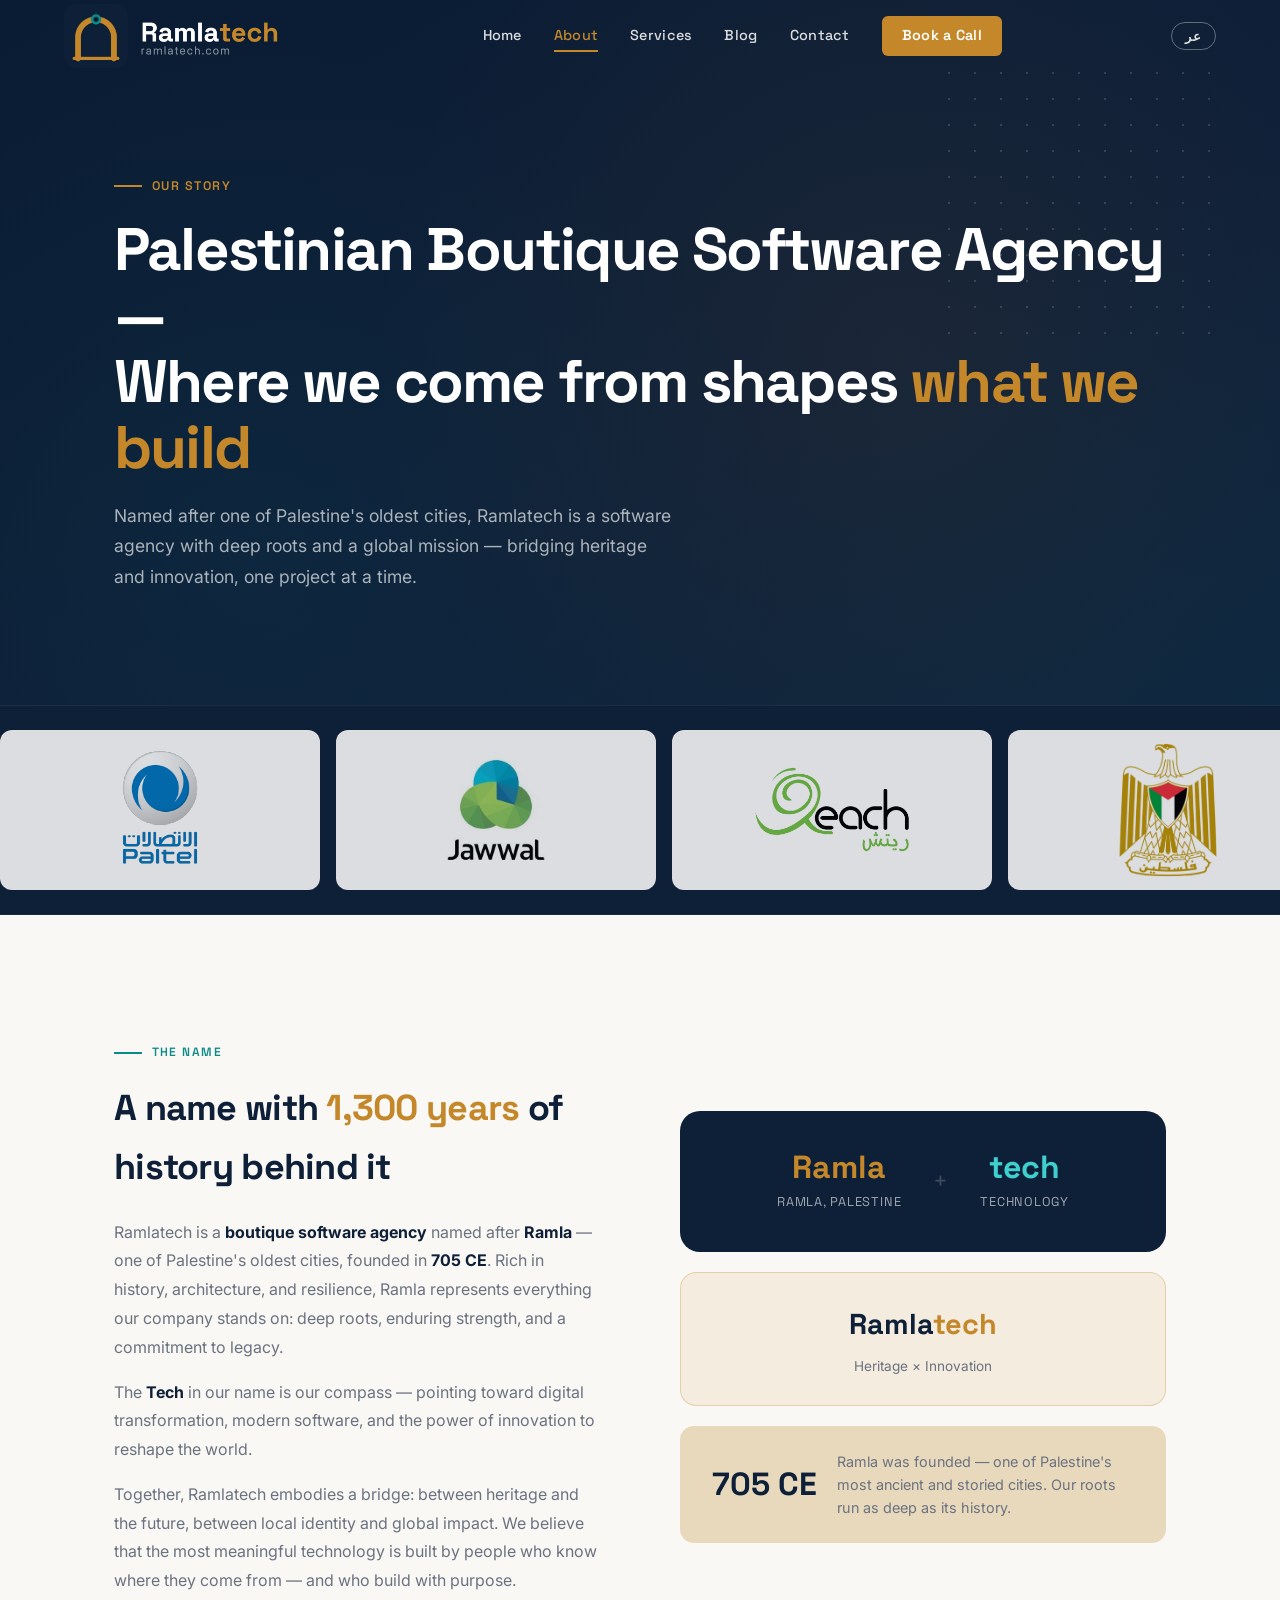
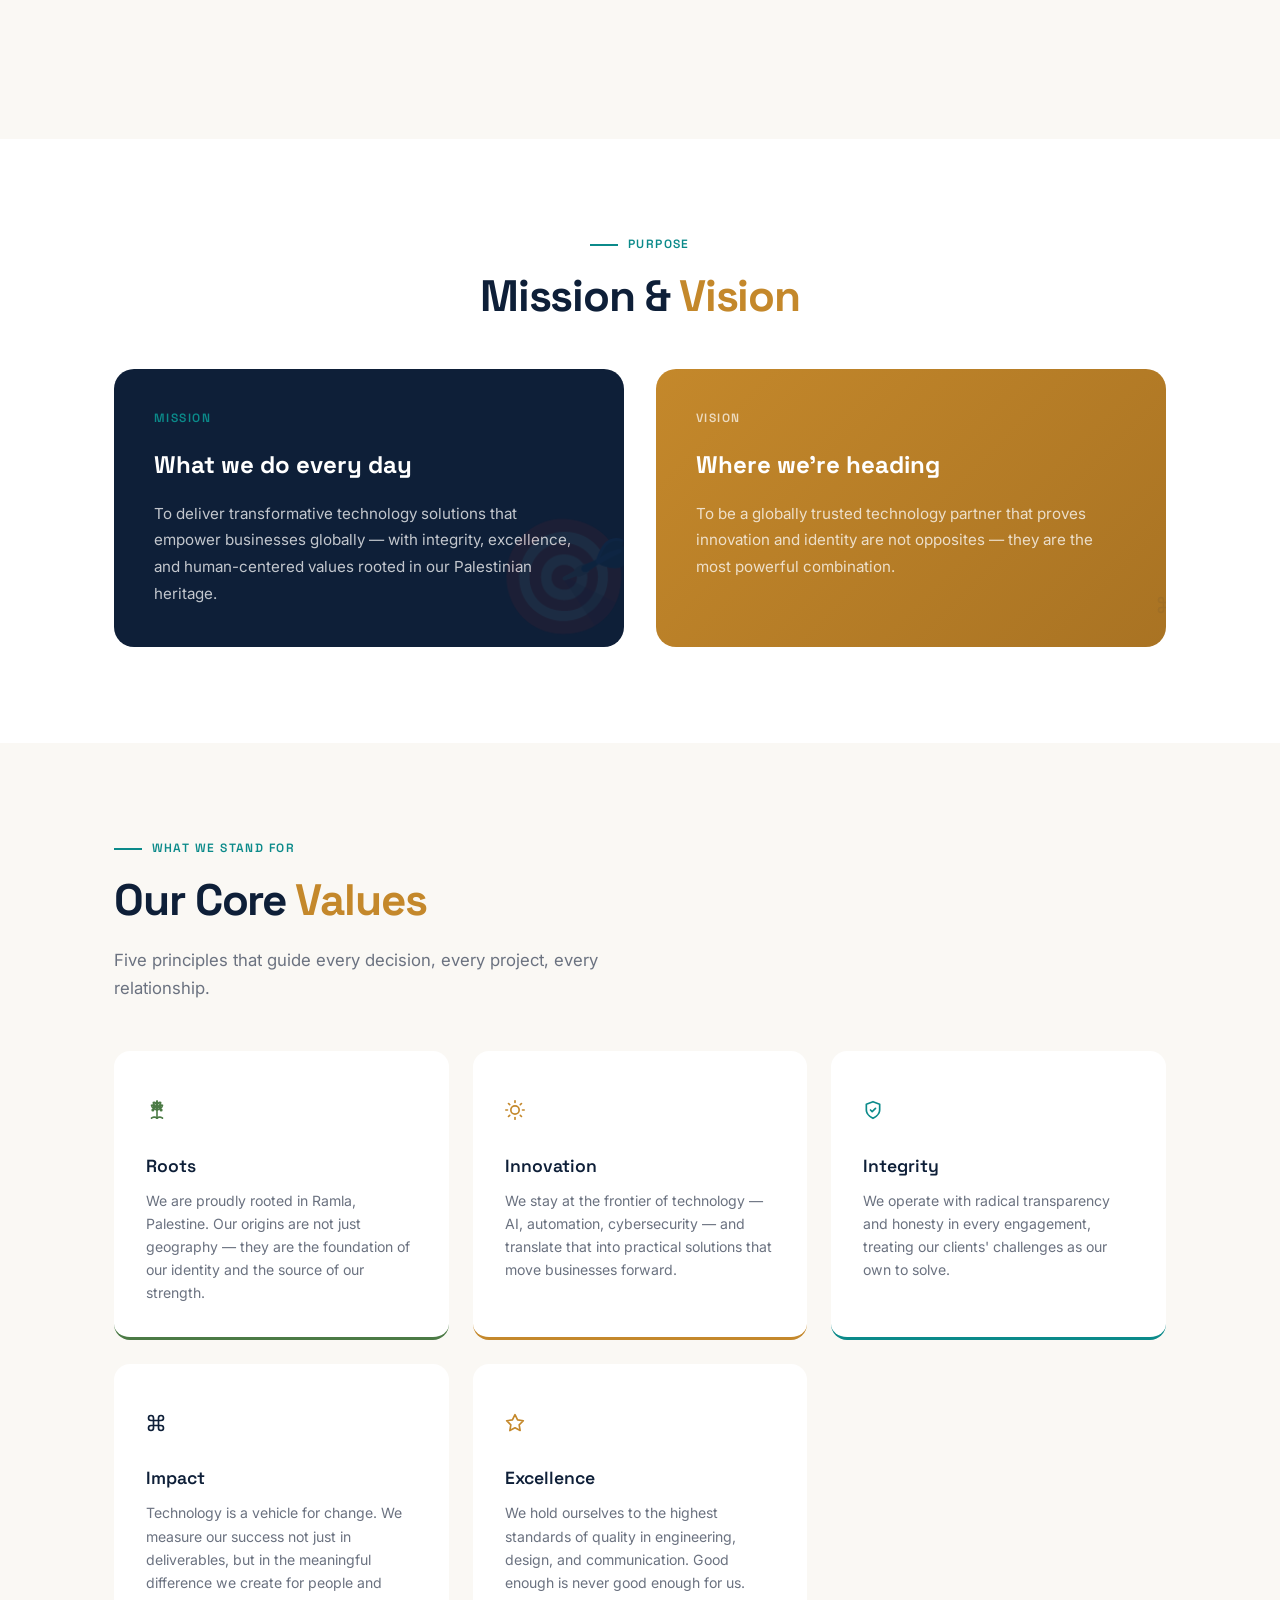
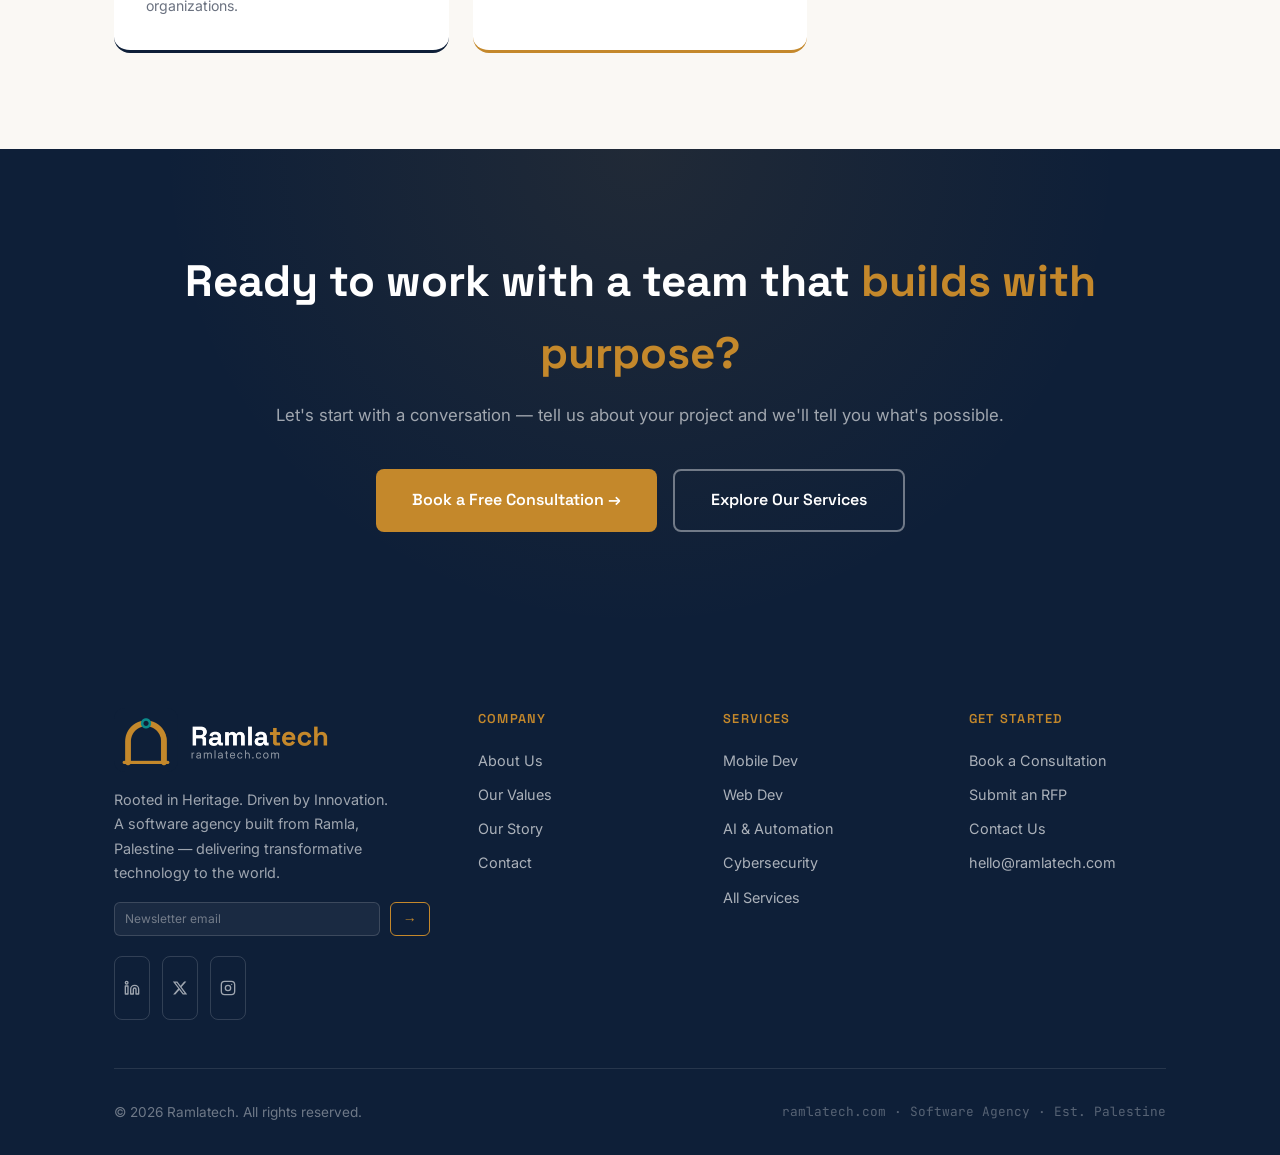
==== about.html @ 6bdde0da "feat: complete Arabic (AR) bilingual translation across all pages Full EN/AR switcher with Cairo fon" ====
<!DOCTYPE html>
<html lang="en">
<head>
<meta charset="UTF-8" />
<meta name="viewport" content="width=device-width, initial-scale=1.0" />
<title>About Ramlatech — Palestinian Software Agency | Our Story & Mission</title>
<meta name="description" content="Learn about Ramlatech — a boutique software agency rooted in Ramla, Palestine, delivering transformative technology to clients across the Levant, GCC, USA, and Canada." />
<meta name="keywords" content="about Ramlatech, Palestinian software agency, software agency team, boutique tech agency, Ramla Palestine tech" />
<meta name="author" content="Ramlatech" />
<meta name="robots" content="index, follow" />
<link rel="canonical" href="https://ramlatech.com/about.html" />
<link rel="alternate" hreflang="en" href="https://ramlatech.com/about.html" />
<link rel="alternate" hreflang="ar" href="https://ramlatech.com/about.html?lang=ar" />

<!-- Open Graph -->
<meta property="og:type" content="website" />
<meta property="og:url" content="https://ramlatech.com/about.html" />
<meta property="og:title" content="About Ramlatech — Our Story, Values & Team" />
<meta property="og:description" content="Learn about Ramlatech — a boutique software agency rooted in Ramla, Palestine, delivering transformative technology to clients across the Levant, GCC, USA, and Canada." />
<meta property="og:image" content="https://ramlatech.com/assets/logo-navy.png" />
<meta property="og:site_name" content="Ramlatech" />
<meta property="og:locale" content="en_US" />

<!-- Twitter/X Card -->
<meta name="twitter:card" content="summary_large_image" />
<meta name="twitter:site" content="@ramlatech" />
<meta name="twitter:title" content="About Ramlatech — Our Story & Team" />
<meta name="twitter:description" content="A boutique software agency rooted in Ramla, Palestine, delivering transformative technology worldwide." />
<meta name="twitter:image" content="https://ramlatech.com/assets/logo-navy.png" />
<link rel="icon" type="image/png" href="assets/mark-navy.png" />
<link rel="stylesheet" href="main.css" />
<style>
.page-hero { background: linear-gradient(150deg, #0a1c33 0%, #0E1F38 60%, #0d2840 100%); padding: 11rem 0 7rem; position: relative; overflow: hidden; }
.page-hero-bg { position: absolute; inset: 0; background-image: radial-gradient(circle at 70% 50%, rgba(196,136,43,0.07) 0%, transparent 55%), radial-gradient(circle at 20% 80%, rgba(11,138,138,0.08) 0%, transparent 45%); pointer-events: none; }
.page-hero-dots { position: absolute; top: 60px; right: 5%; width: 280px; height: 280px; background-image: radial-gradient(circle, rgba(255,255,255,0.15) 1.5px, transparent 1.5px); background-size: 26px 26px; pointer-events: none; }
.eyebrow { font-family: var(--font-display); font-size: 0.78rem; font-weight: 600; letter-spacing: 0.12em; text-transform: uppercase; color: var(--gold); margin-bottom: 1.25rem; display: flex; align-items: center; gap: 0.6rem; }
.eyebrow::before { content: ''; width: 28px; height: 2px; background: var(--gold); }
.page-hero h1 { font-family: var(--font-display); font-size: clamp(2.5rem, 5vw, 3.75rem); font-weight: 700; color: var(--white); letter-spacing: -0.03em; line-height: 1.1; margin-bottom: 1.25rem; }
.page-hero h1 span { color: var(--gold); }
.page-hero p { font-size: 1.1rem; color: rgba(255,255,255,0.65); max-width: 560px; line-height: 1.75; }
.story-layout { display: grid; grid-template-columns: 1fr 1fr; gap: 5rem; align-items: center; }
.story-text h2 { font-size: clamp(1.75rem, 3vw, 2.25rem); color: var(--navy); margin-bottom: 1.25rem; letter-spacing: -0.02em; font-family: var(--font-display); font-weight: 700; }
.story-text p { color: var(--stone); line-height: 1.8; margin-bottom: 1rem; }
.story-text p strong { color: var(--navy); }
.story-visual { display: flex; flex-direction: column; gap: 1.25rem; }
.name-anatomy { background: var(--navy); border-radius: 20px; padding: 2.5rem; display: flex; align-items: center; justify-content: center; gap: 0; text-align: center; }
.anat-part { padding: 0 1.5rem; }
.anat-part .word { font-family: var(--font-display); font-size: 2rem; font-weight: 700; line-height: 1; }
.anat-part .meaning { font-size: 0.8rem; margin-top: 0.5rem; font-family: var(--font-display); letter-spacing: 0.06em; text-transform: uppercase; color: rgba(255,255,255,0.6); }
.anat-divider { font-family: var(--font-display); font-size: 1.5rem; color: rgba(255,255,255,0.2); padding: 0 0.5rem; }
.anat-result { background: rgba(196,136,43,0.1); border: 1px solid rgba(196,136,43,0.3); border-radius: 16px; padding: 1.75rem; text-align: center; }
.anat-result .word { font-family: var(--font-display); font-size: 1.8rem; font-weight: 700; }
.anat-result .meaning { font-size: 0.85rem; color: var(--stone); margin-top: 0.4rem; }
.year-badge { background: var(--sand); border-radius: 14px; padding: 1.5rem 2rem; display: flex; align-items: center; gap: 1.25rem; }
.year-badge .year { font-family: var(--font-display); font-size: 2rem; font-weight: 700; color: var(--navy); white-space: nowrap; }
.year-badge p { font-size: 0.9rem; color: var(--stone); line-height: 1.6; }
.mv-grid { display: grid; grid-template-columns: 1fr 1fr; gap: 2rem; }
.mv-card { border-radius: 20px; padding: 2.5rem; position: relative; overflow: hidden; }
.mv-card.mission { background: var(--navy); }
.mv-card.vision { background: linear-gradient(135deg, var(--gold) 0%, #a97323 100%); }
.mv-card .label { font-family: var(--font-display); font-size: 0.75rem; font-weight: 600; letter-spacing: 0.12em; text-transform: uppercase; margin-bottom: 1rem; }
.mv-card.mission .label { color: var(--teal); }
.mv-card.vision .label { color: rgba(255,255,255,0.7); }
.mv-card h3 { font-family: var(--font-display); font-size: 1.5rem; font-weight: 700; color: var(--white); margin-bottom: 1rem; }
.mv-card p { color: rgba(255,255,255,0.75); line-height: 1.75; font-size: 0.95rem; }
.mv-card .big-icon { position: absolute; bottom: -20px; right: -10px; font-size: 7rem; opacity: 0.06; pointer-events: none; }
.values-grid { display: grid; grid-template-columns: repeat(3, 1fr); gap: 1.5rem; margin-top: 3rem; }
.value-card { background: var(--white); border-radius: 16px; padding: 2rem; border-bottom: 3px solid transparent; transition: all 0.3s var(--ease); }
.value-card:hover { transform: translateY(-6px); box-shadow: 0 20px 48px rgba(14,31,56,0.1); }
.value-card:nth-child(1) { border-bottom-color: var(--olive); }
.value-card:nth-child(2) { border-bottom-color: var(--gold); }
.value-card:nth-child(3) { border-bottom-color: var(--teal); }
.value-card:nth-child(4) { border-bottom-color: var(--navy); }
.value-card:nth-child(5) { border-bottom-color: var(--gold); }
.value-icon { font-size: 2rem; margin-bottom: 1rem; }
.value-card h3 { font-family: var(--font-display); font-size: 1.1rem; font-weight: 600; color: var(--navy); margin-bottom: 0.5rem; }
.value-card p { font-size: 0.88rem; color: var(--stone); line-height: 1.65; }
.about-cta { background: var(--navy); padding: 6rem 0; text-align: center; position: relative; overflow: hidden; }
.about-cta::before { content: ''; position: absolute; inset: 0; background: radial-gradient(circle at 50% 0%, rgba(196,136,43,0.1) 0%, transparent 60%); }
.about-cta h2 { font-family: var(--font-display); font-size: clamp(1.75rem, 3.5vw, 2.75rem); font-weight: 700; color: var(--white); margin-bottom: 0.75rem; }
.about-cta h2 span { color: var(--gold); }
.about-cta p { color: rgba(255,255,255,0.6); margin-bottom: 2.5rem; font-size: 1.05rem; }
@media(max-width:900px) { .story-layout { grid-template-columns: 1fr; gap: 2.5rem; } .mv-grid { grid-template-columns: 1fr; } .values-grid { grid-template-columns: repeat(2,1fr); } }
@media(max-width:640px) { .values-grid { grid-template-columns: 1fr; } .name-anatomy { flex-direction: column; } }
.clients-carousel { background: #0E1F38; border-top: 1px solid rgba(255,255,255,0.06); border-bottom: 1px solid rgba(255,255,255,0.06); padding: 1.5rem 0; overflow: hidden; }
.clients-track { display: flex; gap: 1rem; animation: logoScroll 40s linear infinite; width: max-content; }
.client-card { width: 320px; height: 160px; background: #fff; border-radius: 12px; padding: 0.625rem; flex-shrink: 0; opacity: 0.85; transition: opacity 0.2s, transform 0.2s; display: flex; align-items: center; justify-content: center; }
.client-card:hover { opacity: 1; transform: translateY(-2px); }
.client-card img { width: 100%; height: 100%; object-fit: contain; }
@keyframes logoScroll { 0% { transform: translateX(0); } 100% { transform: translateX(-50%); } }
</style>
<!-- Google tag (gtag.js) -->
<script async src="https://www.googletagmanager.com/gtag/js?id=G-KXS97MYKLJ"></script>
<script>
  window.dataLayer = window.dataLayer || [];
  function gtag(){dataLayer.push(arguments);}
  gtag('js', new Date());

  gtag('config', 'G-KXS97MYKLJ');
</script>
</head>
<body>
<nav id="main-nav">
  <a href="index.html" class="nav-logo"><img src="assets/logo-nav.png" alt="Ramlatech boutique software agency logo" /></a>
  <div class="nav-links">
    <a href="index.html" data-i18n="nav.home">Home</a>
    <a href="about.html" data-i18n="nav.about">About</a>
    <a href="services.html" data-i18n="nav.services">Services</a>
    <a href="blog.html" data-i18n="nav.blog">Blog</a>
    <a href="contact.html" data-i18n="nav.contact">Contact</a>
    <a href="contact.html#book" class="nav-cta" data-i18n="nav.book">Book a Call</a>
  </div>
  <button class="lang-toggle" id="lang-toggle" aria-label="Switch language">عر</button>
  <div class="nav-burger"><span></span><span></span><span></span></div>
</nav>
<section class="page-hero">
  <div class="page-hero-bg"></div>
  <div class="page-hero-dots"></div>
  <div class="container" style="position:relative;z-index:1;">
    <div class="eyebrow anim-up" data-i18n="abt.eyebrow">Our Story</div>
    <h1 class="anim-up anim-up-d1" data-i18n-html="abt.h1">Palestinian Boutique Software Agency —<br/>Where we come from shapes <span>what we build</span></h1>
    <p class="anim-up anim-up-d2" data-i18n="abt.p">Named after one of Palestine's oldest cities, Ramlatech is a software agency with deep roots and a global mission — bridging heritage and innovation, one project at a time.</p>
  </div>
</section>
<!-- Client Logo Carousel -->
<div class="clients-carousel">
  <div class="clients-track">
    <div class="client-card"><img src="assets/clients/1%20Paltel.svg" alt="Paltel"></div>
    <div class="client-card" style="overflow:hidden"><img src="assets/clients/2%20Jawwal.svg" alt="Jawwal" style="transform:scale(1.1);transform-origin:center"></div>
    <div class="client-card"><img src="assets/clients/3%20Reach.svg" alt="Reach"></div>
    <div class="client-card"><img src="assets/clients/4%20Palestinian%20Authority.svg" alt="Palestinian Authority"></div>
    <div class="client-card"><img src="assets/clients/5%20PCBS.svg" alt="PCBS"></div>
    <div class="client-card"><img src="assets/clients/6%20Ministry%20of%20Telecommunications%20%26%20Digital%20Economy.svg" alt="MTIT"></div>
    <div class="client-card" style="overflow:hidden"><img src="assets/clients/MTIT%20New.avif" alt="MTIT New" style="transform:scale(1.47);transform-origin:center"></div>
    <div class="client-card" style="overflow:hidden"><img src="assets/clients/PMA%20Final%20.jpg" alt="PMA" style="transform:scale(1.27);transform-origin:center"></div>
    <div class="client-card"><img src="assets/clients/8%20World%20Bank.svg" alt="World Bank"></div>
    <div class="client-card"><img src="assets/clients/9%20Bank%20of%20Palestine.svg" alt="Bank of Palestine"></div>
    <div class="client-card"><img src="assets/clients/12%20AlQuds%20Pharma.svg" alt="AlQuds Pharma"></div>
    <div class="client-card"><img src="assets/clients/13%20GIZ.svg" alt="GIZ"></div>
    <div class="client-card"><img src="assets/clients/14%20Munib%20%26%20Angela%20Masri%20Logo.svg" alt="Munib &amp; Angela Masri"></div>
    <div class="client-card"><img src="assets/clients/15%20Upliftt.svg" alt="Upliftt"></div>
    <div class="client-card"><img src="assets/clients/Playgeko%20logo.svg" alt="Playgeko"></div>
    <div class="client-card" style="overflow:hidden"><img src="assets/clients/Playsonic%20Logo.jpg" alt="Playsonic" style="transform:scale(1.4);transform-origin:center"></div>
    <div class="client-card"><img src="assets/clients/16.%20BK%20Plus%20Europe.png" alt="BK Plus Europe" style="transform:scale(0.7);transform-origin:center"></div>
    <div class="client-card"><img src="assets/clients/1%20Paltel.svg" alt="Paltel"></div>
    <div class="client-card" style="overflow:hidden"><img src="assets/clients/2%20Jawwal.svg" alt="Jawwal" style="transform:scale(1.1);transform-origin:center"></div>
    <div class="client-card"><img src="assets/clients/3%20Reach.svg" alt="Reach"></div>
    <div class="client-card"><img src="assets/clients/4%20Palestinian%20Authority.svg" alt="Palestinian Authority"></div>
    <div class="client-card"><img src="assets/clients/5%20PCBS.svg" alt="PCBS"></div>
    <div class="client-card"><img src="assets/clients/6%20Ministry%20of%20Telecommunications%20%26%20Digital%20Economy.svg" alt="MTIT"></div>
    <div class="client-card" style="overflow:hidden"><img src="assets/clients/MTIT%20New.avif" alt="MTIT New" style="transform:scale(1.47);transform-origin:center"></div>
    <div class="client-card" style="overflow:hidden"><img src="assets/clients/PMA%20Final%20.jpg" alt="PMA" style="transform:scale(1.27);transform-origin:center"></div>
    <div class="client-card"><img src="assets/clients/8%20World%20Bank.svg" alt="World Bank"></div>
    <div class="client-card"><img src="assets/clients/9%20Bank%20of%20Palestine.svg" alt="Bank of Palestine"></div>
    <div class="client-card"><img src="assets/clients/12%20AlQuds%20Pharma.svg" alt="AlQuds Pharma"></div>
    <div class="client-card"><img src="assets/clients/13%20GIZ.svg" alt="GIZ"></div>
    <div class="client-card"><img src="assets/clients/14%20Munib%20%26%20Angela%20Masri%20Logo.svg" alt="Munib &amp; Angela Masri"></div>
    <div class="client-card"><img src="assets/clients/15%20Upliftt.svg" alt="Upliftt"></div>
    <div class="client-card"><img src="assets/clients/Playgeko%20logo.svg" alt="Playgeko"></div>
    <div class="client-card" style="overflow:hidden"><img src="assets/clients/Playsonic%20Logo.jpg" alt="Playsonic" style="transform:scale(1.4);transform-origin:center"></div>
    <div class="client-card"><img src="assets/clients/16.%20BK%20Plus%20Europe.png" alt="BK Plus Europe" style="transform:scale(0.7);transform-origin:center"></div>
  </div>
</div>
<section class="section-pad-lg" style="background:var(--pearl);" id="story">
  <div class="container">
    <div class="story-layout">
      <div class="story-text reveal">
        <div class="section-label" data-i18n="abt.story.label">The Name</div>
        <h2 data-i18n-html="abt.story.h2">A name with <span style="color:var(--gold);">1,300 years</span> of history behind it</h2>
        <p data-i18n-html="abt.story.p1">Ramlatech is a <strong>boutique software agency</strong> named after <strong>Ramla</strong> — one of Palestine's oldest cities, founded in <strong>705 CE</strong>. Rich in history, architecture, and resilience, Ramla represents everything our company stands on: deep roots, enduring strength, and a commitment to legacy.</p>
        <p data-i18n-html="abt.story.p2">The <strong>Tech</strong> in our name is our compass — pointing toward digital transformation, modern software, and the power of innovation to reshape the world.</p>
        <p data-i18n-html="abt.story.p3">Together, Ramlatech embodies a bridge: between heritage and the future, between local identity and global impact. We believe that the most meaningful technology is built by people who know where they come from — and who build with purpose.</p>
      </div>
      <div class="story-visual reveal reveal-d2">
        <div class="name-anatomy">
          <div class="anat-part"><div class="word" style="color:var(--gold);">Ramla</div><div class="meaning" data-i18n="abt.anat.ramla">Ramla, Palestine</div></div>
          <div class="anat-divider">+</div>
          <div class="anat-part"><div class="word" style="color:#3ecfcf;">tech</div><div class="meaning" data-i18n="abt.anat.tech">Technology</div></div>
        </div>
        <div class="anat-result">
          <div class="word"><span style="color:var(--navy);">Ramla</span><span style="color:var(--gold);">tech</span></div>
          <div class="meaning" data-i18n="abt.anat.result">Heritage × Innovation</div>
        </div>
        <div class="year-badge">
          <div class="year">705 CE</div>
          <p data-i18n="abt.year.p">Ramla was founded — one of Palestine's most ancient and storied cities. Our roots run as deep as its history.</p>
        </div>
      </div>
    </div>
  </div>
</section>
<section class="section-pad" style="background:var(--white);">
  <div class="container">
    <div style="text-align:center;margin-bottom:3rem;" class="reveal">
      <div class="section-label" style="justify-content:center;" data-i18n="abt.mv.label">Purpose</div>
      <h2 class="section-title" style="text-align:center;" data-i18n-html="abt.mv.title">Mission & <span>Vision</span></h2>
    </div>
    <div class="mv-grid">
      <div class="mv-card mission reveal reveal-d1">
        <div class="label" data-i18n="abt.mis.lbl">Mission</div>
        <h3 data-i18n="abt.mis.h3">What we do every day</h3>
        <p data-i18n="abt.mis.p">To deliver transformative technology solutions that empower businesses globally — with integrity, excellence, and human-centered values rooted in our Palestinian heritage.</p>
        <div class="big-icon">🎯</div>
      </div>
      <div class="mv-card vision reveal reveal-d2">
        <div class="label" data-i18n="abt.vis.lbl">Vision</div>
        <h3 data-i18n="abt.vis.h3">Where we're heading</h3>
        <p data-i18n="abt.vis.p">To be a globally trusted technology partner that proves innovation and identity are not opposites — they are the most powerful combination.</p>
        <div class="big-icon"><svg width="20" height="20" viewBox="0 0 24 24" fill="none" stroke="#0E1F38" stroke-width="2" stroke-linecap="round" stroke-linejoin="round"><path d="M18 3a3 3 0 0 0-3 3v12a3 3 0 0 0 3 3 3 3 0 0 0 3-3 3 3 0 0 0-3-3H6a3 3 0 0 0-3 3 3 3 0 0 0 3 3 3 3 0 0 0 3-3V6a3 3 0 0 0-3-3 3 3 0 0 0-3 3 3 3 0 0 0 3 3h12a3 3 0 0 0 3-3 3 3 0 0 0-3-3z"/></svg></div>
      </div>
    </div>
  </div>
</section>
<section class="section-pad" style="background:var(--pearl);" id="values">
  <div class="container">
    <div class="reveal">
      <div class="section-label" data-i18n="abt.val.label">What We Stand For</div>
      <h2 class="section-title" data-i18n-html="abt.val.title">Our Core <span>Values</span></h2>
      <p class="section-sub" data-i18n="abt.val.sub">Five principles that guide every decision, every project, every relationship.</p>
    </div>
    <div class="values-grid">
      <div class="value-card reveal reveal-d1"><div class="value-icon"><svg width="22" height="22" viewBox="0 0 24 24" fill="none" stroke="#4B7A45" stroke-width="1.75" stroke-linecap="round" stroke-linejoin="round"><line x1="12" y1="22" x2="12" y2="13"/><path d="M12 22 C10 20 7 21 6 22"/><path d="M12 22 C14 20 17 21 18 22"/><path d="M12 13 C12 13 7 12 6 8 C9 7 11 9 12 13z"/><path d="M12 13 C12 13 17 12 18 8 C15 7 13 9 12 13z"/><path d="M12 10 C12 10 8 8 8 5 C10 4 12 7 12 10z"/><path d="M12 10 C12 10 16 8 16 5 C14 4 12 7 12 10z"/><path d="M12 7 C11 5 12 3 12 3 C12 3 13 5 12 7z"/><circle cx="9" cy="10" r="1" fill="#4B7A45"/><circle cx="15" cy="10" r="1" fill="#4B7A45"/><circle cx="7.5" cy="13" r="0.8" fill="#4B7A45"/><circle cx="16.5" cy="13" r="0.8" fill="#4B7A45"/></svg></div><h3 data-i18n="abt.v1.h3">Roots</h3><p data-i18n="abt.v1.p">We are proudly rooted in Ramla, Palestine. Our origins are not just geography — they are the foundation of our identity and the source of our strength.</p></div>
      <div class="value-card reveal reveal-d2"><div class="value-icon"><svg width="20" height="20" viewBox="0 0 24 24" fill="none" stroke="#C4882B" stroke-width="2" stroke-linecap="round" stroke-linejoin="round"><circle cx="12" cy="12" r="5"/><line x1="12" y1="1" x2="12" y2="3"/><line x1="12" y1="21" x2="12" y2="23"/><line x1="4.22" y1="4.22" x2="5.64" y2="5.64"/><line x1="18.36" y1="18.36" x2="19.78" y2="19.78"/><line x1="1" y1="12" x2="3" y2="12"/><line x1="21" y1="12" x2="23" y2="12"/><line x1="4.22" y1="19.78" x2="5.64" y2="18.36"/><line x1="18.36" y1="5.64" x2="19.78" y2="4.22"/></svg></div><h3 data-i18n="abt.v2.h3">Innovation</h3><p data-i18n="abt.v2.p">We stay at the frontier of technology — AI, automation, cybersecurity — and translate that into practical solutions that move businesses forward.</p></div>
      <div class="value-card reveal reveal-d3"><div class="value-icon"><svg width="20" height="20" viewBox="0 0 24 24" fill="none" stroke="#0B8A8A" stroke-width="2" stroke-linecap="round" stroke-linejoin="round"><path d="M12 22s8-4 8-10V5l-8-3-8 3v7c0 6 8 10 8 10z"/><polyline points="9 12 11 14 15 10"/></svg></div><h3 data-i18n="abt.v3.h3">Integrity</h3><p data-i18n="abt.v3.p">We operate with radical transparency and honesty in every engagement, treating our clients' challenges as our own to solve.</p></div>
      <div class="value-card reveal reveal-d1"><div class="value-icon"><svg width="20" height="20" viewBox="0 0 24 24" fill="none" stroke="#0E1F38" stroke-width="2" stroke-linecap="round" stroke-linejoin="round"><path d="M18 3a3 3 0 0 0-3 3v12a3 3 0 0 0 3 3 3 3 0 0 0 3-3 3 3 0 0 0-3-3H6a3 3 0 0 0-3 3 3 3 0 0 0 3 3 3 3 0 0 0 3-3V6a3 3 0 0 0-3-3 3 3 0 0 0-3 3 3 3 0 0 0 3 3h12a3 3 0 0 0 3-3 3 3 0 0 0-3-3z"/></svg></div><h3 data-i18n="abt.v4.h3">Impact</h3><p data-i18n="abt.v4.p">Technology is a vehicle for change. We measure our success not just in deliverables, but in the meaningful difference we create for people and organizations.</p></div>
      <div class="value-card reveal reveal-d2"><div class="value-icon"><svg width="20" height="20" viewBox="0 0 24 24" fill="none" stroke="#C4882B" stroke-width="2" stroke-linecap="round" stroke-linejoin="round"><polygon points="12 2 15.09 8.26 22 9.27 17 14.14 18.18 21.02 12 17.77 5.82 21.02 7 14.14 2 9.27 8.91 8.26 12 2"/></svg></div><h3 data-i18n="abt.v5.h3">Excellence</h3><p data-i18n="abt.v5.p">We hold ourselves to the highest standards of quality in engineering, design, and communication. Good enough is never good enough for us.</p></div>
    </div>
  </div>
</section>
<section class="about-cta">
  <div class="container" style="position:relative;z-index:1;">
    <div class="reveal">
      <h2 data-i18n-html="abt.cta.h2">Ready to work with a team that <span>builds with purpose?</span></h2>
      <p data-i18n="abt.cta.p">Let's start with a conversation — tell us about your project and we'll tell you what's possible.</p>
      <div style="display:flex;gap:1rem;justify-content:center;flex-wrap:wrap;">
        <a href="contact.html#book" class="btn btn-primary btn-lg" data-i18n="abt.cta.b1">Book a Free Consultation →</a>
        <a href="services.html" class="btn btn-secondary btn-lg" data-i18n="abt.cta.b2">Explore Our Services</a>
      </div>
    </div>
  </div>
</section>
<footer>
  <div class="container">
    <div class="footer-grid">
      <div class="footer-brand">
        <img src="assets/logo-nav.png" alt="Ramlatech boutique software agency logo" style="height:64px;" />
        <p data-i18n="footer.tagline">Rooted in Heritage. Driven by Innovation. A software agency built from Ramla, Palestine — delivering transformative technology to the world.</p>
        <form class="footer-nl-form" data-newsletter="footer" action="https://assets.mailerlite.com/jsonp/2267517/forms/184727574659729402/subscribe" method="POST">
          <input type="hidden" name="ml-submit" value="1">
          <input type="hidden" name="anticsrf" value="true">
          <label class="sr-only" for="nl-footer-email-about">Email</label>
          <input type="email" id="nl-footer-email-about" name="fields[email]" required placeholder="Newsletter email" aria-label="Email" class="footer-nl-input" autocomplete="email" data-i18n-ph="footer.nl_ph">
          <button type="submit" class="footer-nl-btn">→</button>
        </form>
        <div class="footer-nl-success" data-i18n="nl.success">Thanks — check your inbox to confirm.</div>
        <div class="footer-social" style="margin-top:1.25rem;">
  <a href="https://www.linkedin.com/company/ramlatech" target="_blank" title="LinkedIn">
    <svg width="16" height="16" viewBox="0 0 24 24" fill="none" stroke="currentColor" stroke-width="2" stroke-linecap="round" stroke-linejoin="round"><path d="M16 8a6 6 0 0 1 6 6v7h-4v-7a2 2 0 0 0-2-2 2 2 0 0 0-2 2v7h-4v-7a6 6 0 0 1 6-6z"/><rect x="2" y="9" width="4" height="12"/><circle cx="4" cy="4" r="2"/></svg>
  </a>
  <a href="https://x.com/ramlatech" target="_blank" title="X">
    <svg width="16" height="16" viewBox="0 0 24 24" fill="currentColor"><path d="M18.244 2.25h3.308l-7.227 8.26 8.502 11.24H16.17l-5.214-6.817L4.99 21.75H1.68l7.73-8.835L1.254 2.25H8.08l4.713 6.231zm-1.161 17.52h1.833L7.084 4.126H5.117z"/></svg>
  </a>
  <a href="https://www.instagram.com/ramlatech" target="_blank" title="Instagram">
    <svg width="16" height="16" viewBox="0 0 24 24" fill="none" stroke="currentColor" stroke-width="2" stroke-linecap="round" stroke-linejoin="round"><rect x="2" y="2" width="20" height="20" rx="5"/><circle cx="12" cy="12" r="4"/><circle cx="17.5" cy="6.5" r="1" fill="currentColor" stroke="none"/></svg>
  </a>
</div>
      </div>
      <div class="footer-col"><h4 data-i18n="footer.company">Company</h4><a href="about.html" data-i18n="footer.about_us">About Us</a><a href="about.html#values" data-i18n="footer.our_values">Our Values</a><a href="about.html#story" data-i18n="footer.our_story">Our Story</a><a href="contact.html" data-i18n="footer.f_contact">Contact</a></div>
      <div class="footer-col"><h4 data-i18n="footer.services">Services</h4><a href="services.html#mobile" data-i18n="footer.mobile_dev">Mobile Dev</a><a href="services.html#web" data-i18n="footer.web_dev">Web Dev</a><a href="services.html#ai" data-i18n="footer.ai">AI & Automation</a><a href="services.html#security" data-i18n="footer.security">Cybersecurity</a><a href="services.html" data-i18n="footer.all_svcs">All Services</a></div>
      <div class="footer-col"><h4 data-i18n="footer.get_started">Get Started</h4><a href="contact.html#book" data-i18n="footer.book_cons">Book a Consultation</a><a href="contact.html#rfp" data-i18n="footer.submit_rfp">Submit an RFP</a><a href="contact.html" data-i18n="footer.contact_us">Contact Us</a><a href="mailto:hello@ramlatech.com">hello@ramlatech.com</a></div>
    </div>
    <div class="footer-bottom">
      <span data-i18n="footer.copyright">© 2026 Ramlatech. All rights reserved.</span>
      <span style="font-family:var(--font-mono);font-size:0.8rem;color:rgba(255,255,255,0.3);" data-i18n="footer.mono">ramlatech.com · Software Agency · Est. Palestine</span>
    </div>
  </div>
</footer>
<script src="main.js"></script>
<script src="lang.js"></script>
<script src="https://groot.mailerlite.com/js/w/webforms.min.js?v95037e5bac78f29ed026832ca21a7c7b" type="text/javascript"></script>
</body>
</html>
---- main.css ----
@import url('https://fonts.googleapis.com/css2?family=Space+Grotesk:wght@300;400;500;600;700&family=Inter:wght@300;400;500;600;700&family=JetBrains+Mono:wght@400;500&family=Cairo:wght@400;500;600;700&display=swap');

:root {
  --navy:   #0E1F38;
  --gold:   #C4882B;
  --teal:   #0B8A8A;
  --olive:  #4B7A45;
  --sand:   #E8D9BC;
  --ink:    #1A1A2E;
  --stone:  #6B7280;
  --pearl:  #FAF8F4;
  --white:  #FFFFFF;
  --font-display: 'Space Grotesk', sans-serif;
  --font-body:    'Inter', sans-serif;
  --font-mono:    'JetBrains Mono', monospace;
  --ease: cubic-bezier(0.4, 0, 0.2, 1);
}
*, *::before, *::after { box-sizing: border-box; margin: 0; padding: 0; }
html { scroll-behavior: smooth; }
body { font-family: var(--font-body); color: var(--ink); background: var(--pearl); line-height: 1.65; overflow-x: hidden; -webkit-font-smoothing: antialiased; }
img { max-width: 100%; display: block; }
a { text-decoration: none; color: inherit; }
ul { list-style: none; }
nav { position: fixed; top: 0; left: 0; right: 0; z-index: 100; padding: 0 5%; height: 72px; display: flex; align-items: center; justify-content: space-between; background: rgba(14,31,56,0.0); transition: background 0.4s var(--ease), box-shadow 0.4s var(--ease); }
nav.scrolled { background: rgba(14,31,56,0.97); backdrop-filter: blur(16px); box-shadow: 0 2px 24px rgba(0,0,0,0.18); }
.nav-logo img { height: 64px; width: auto; }
.nav-links { display: flex; align-items: center; gap: 2rem; }
.nav-links a { font-family: var(--font-display); font-size: 0.9rem; font-weight: 500; color: rgba(255,255,255,0.85); letter-spacing: 0.02em; transition: color 0.2s; position: relative; }
.nav-links a::after { content: ''; position: absolute; bottom: -4px; left: 0; right: 0; height: 2px; background: var(--gold); transform: scaleX(0); transition: transform 0.25s var(--ease); }
.nav-links a:hover { color: var(--gold); }
.nav-links a:hover::after { transform: scaleX(1); }
.nav-links a.active { color: var(--gold); }
.nav-links a.active::after { transform: scaleX(1); }
.nav-cta { background: var(--gold) !important; color: var(--white) !important; padding: 0.5rem 1.25rem; border-radius: 6px; font-weight: 600 !important; }
.nav-cta::after { display: none !important; }
.nav-cta:hover { background: #a97323 !important; }
.nav-burger { display: none; flex-direction: column; gap: 5px; cursor: pointer; padding: 4px; }
.nav-burger span { width: 24px; height: 2px; background: white; border-radius: 2px; transition: 0.3s; display: block; }
.btn { display: inline-flex; align-items: center; gap: 0.5rem; font-family: var(--font-display); font-weight: 600; font-size: 0.95rem; padding: 0.85rem 1.75rem; border-radius: 8px; border: none; cursor: pointer; transition: all 0.25s var(--ease); white-space: nowrap; }
.btn-primary { background: var(--gold); color: var(--white); }
.btn-primary:hover { background: #a97323; transform: translateY(-2px); box-shadow: 0 8px 24px rgba(196,136,43,0.35); }
.btn-secondary { background: transparent; color: var(--white); border: 2px solid rgba(255,255,255,0.4); }
.btn-secondary:hover { border-color: var(--white); background: rgba(255,255,255,0.08); transform: translateY(-2px); }
.btn-teal { background: var(--teal); color: var(--white); }
.btn-teal:hover { background: #097474; transform: translateY(-2px); }
.btn-outline-navy { background: transparent; color: var(--navy); border: 2px solid var(--navy); }
.btn-outline-navy:hover { background: var(--navy); color: var(--white); transform: translateY(-2px); }
.btn-lg { padding: 1rem 2.25rem; font-size: 1rem; }
section { position: relative; }
.container { max-width: 1180px; margin: 0 auto; padding: 0 5%; }
.section-pad { padding: 6rem 0; }
.section-pad-lg { padding: 8rem 0; }
.section-label { font-family: var(--font-display); font-size: 0.75rem; font-weight: 600; letter-spacing: 0.12em; text-transform: uppercase; color: var(--teal); margin-bottom: 1rem; display: flex; align-items: center; gap: 0.6rem; }
.section-label::before { content: ''; width: 28px; height: 2px; background: var(--teal); display: inline-block; }
.section-title { font-family: var(--font-display); font-size: clamp(1.9rem, 3.5vw, 2.75rem); font-weight: 700; color: var(--navy); letter-spacing: -0.025em; line-height: 1.15; margin-bottom: 1.25rem; }
.section-title span { color: var(--gold); }
.section-sub { font-size: 1.05rem; color: var(--stone); max-width: 560px; line-height: 1.7; }
.card { background: var(--white); border-radius: 16px; padding: 2rem; box-shadow: 0 4px 24px rgba(14,31,56,0.07); transition: transform 0.3s var(--ease), box-shadow 0.3s var(--ease); }
.card:hover { transform: translateY(-6px); box-shadow: 0 16px 48px rgba(14,31,56,0.13); }
.grid-2 { display: grid; grid-template-columns: repeat(2, 1fr); gap: 2rem; }
.grid-3 { display: grid; grid-template-columns: repeat(3, 1fr); gap: 2rem; }
footer { background: var(--navy); color: rgba(255,255,255,0.75); padding: 5rem 0 2rem; }
.footer-grid { display: grid; grid-template-columns: 1.6fr 1fr 1fr 1fr; gap: 3rem; padding-bottom: 3rem; border-bottom: 1px solid rgba(255,255,255,0.1); }
.footer-brand p { margin-top: 1rem; font-size: 0.9rem; line-height: 1.7; color: rgba(255,255,255,0.6); max-width: 280px; }
.footer-col h4 { font-family: var(--font-display); font-size: 0.8rem; font-weight: 600; letter-spacing: 0.1em; text-transform: uppercase; color: var(--gold); margin-bottom: 1.25rem; }
.footer-col a { display: block; font-size: 0.9rem; color: rgba(255,255,255,0.65); margin-bottom: 0.65rem; transition: color 0.2s; }
.footer-col a:hover { color: var(--white); }
.footer-bottom { padding-top: 2rem; display: flex; align-items: center; justify-content: space-between; font-size: 0.85rem; color: rgba(255,255,255,0.4); }
.footer-social { display: flex; gap: 0.75rem; }
.footer-social a { width: 36px; height: 64px; border-radius: 8px; border: 1px solid rgba(255,255,255,0.15); display: flex; align-items: center; justify-content: center; color: rgba(255,255,255,0.6); transition: all 0.2s; }
.footer-social a:hover { border-color: var(--gold); color: var(--gold); }
.tag { display: inline-flex; align-items: center; font-family: var(--font-display); font-size: 0.75rem; font-weight: 600; letter-spacing: 0.06em; padding: 0.3rem 0.75rem; border-radius: 100px; background: rgba(11,138,138,0.1); color: var(--teal); }
.form-group { margin-bottom: 1.25rem; }
.form-group label { display: block; font-family: var(--font-display); font-size: 0.85rem; font-weight: 500; color: var(--navy); margin-bottom: 0.5rem; }
.form-group input, .form-group textarea, .form-group select { width: 100%; padding: 0.85rem 1rem; border: 1.5px solid rgba(14,31,56,0.15); border-radius: 8px; font-family: var(--font-body); font-size: 0.95rem; color: var(--ink); background: var(--white); transition: border-color 0.2s, box-shadow 0.2s; outline: none; }
.form-group input:focus, .form-group textarea:focus, .form-group select:focus { border-color: var(--teal); box-shadow: 0 0 0 3px rgba(11,138,138,0.12); }
.form-group textarea { min-height: 130px; resize: vertical; }
@keyframes fadeUp { from { opacity: 0; transform: translateY(28px); } to { opacity: 1; transform: translateY(0); } }
@keyframes floatY { 0%, 100% { transform: translateY(0); } 50% { transform: translateY(-12px); } }
.anim-up { animation: fadeUp 0.7s var(--ease) both; }
.anim-up-d1 { animation-delay: 0.1s; }
.anim-up-d2 { animation-delay: 0.2s; }
.anim-up-d3 { animation-delay: 0.3s; }
.anim-up-d4 { animation-delay: 0.4s; }
.reveal { opacity: 0; transform: translateY(32px); transition: opacity 0.7s var(--ease), transform 0.7s var(--ease); }
.reveal.visible { opacity: 1; transform: translateY(0); }
.reveal-d1 { transition-delay: 0.1s; }
.reveal-d2 { transition-delay: 0.2s; }
.reveal-d3 { transition-delay: 0.3s; }
.reveal-d4 { transition-delay: 0.4s; }
@media (max-width: 900px) { .footer-grid { grid-template-columns: 1fr 1fr; } }
@media (max-width: 640px) { .grid-2, .grid-3 { grid-template-columns: 1fr; } .section-pad { padding: 4rem 0; } .section-pad-lg { padding: 5rem 0; } .nav-links { display: none; } .nav-burger { display: flex; } .nav-links.open { display: flex; flex-direction: column; position: fixed; top: 72px; left: 0; right: 0; bottom: 0; background: var(--navy); padding: 2rem 5%; gap: 1.5rem; align-items: flex-start; z-index: 99; } .nav-links.open a { font-size: 1.25rem; color: rgba(255,255,255,0.85); } .footer-grid { grid-template-columns: 1fr; gap: 2rem; } .footer-bottom { flex-direction: column; gap: 1rem; text-align: center; } }
/* Newsletter band */
.newsletter-band { background: var(--navy); padding: 56px 0; position: relative; overflow: hidden; }
.newsletter-grid { display: grid; grid-template-columns: 1fr 1fr; gap: 4rem; align-items: center; }
.newsletter-eyebrow { font-family: var(--font-display); font-size: 11px; font-weight: 500; letter-spacing: 0.18em; text-transform: uppercase; color: var(--gold); margin-bottom: 1rem; }
.newsletter-h2 { font-family: var(--font-display); font-size: 32px; font-weight: 500; color: var(--pearl); letter-spacing: -0.02em; line-height: 1.2; margin-bottom: 1rem; }
.newsletter-h2 span { color: var(--gold); }
.newsletter-p { font-size: 15px; color: rgba(250,248,244,0.7); max-width: 420px; line-height: 1.7; }
.newsletter-input-wrap { display: flex; gap: 8px; background: rgba(250,248,244,0.06); border: 0.5px solid rgba(196,136,43,0.3); border-radius: 10px; padding: 8px; }
.newsletter-input { flex: 1; background: transparent; border: none; color: var(--pearl); font-family: var(--font-body); font-size: 14px; padding: 10px 12px; outline: none; }
.newsletter-input::placeholder { color: rgba(250,248,244,0.4); }
.newsletter-input:focus { outline: 2px solid var(--gold); outline-offset: 2px; border-radius: 6px; }
.newsletter-btn { background: var(--gold); color: var(--navy); border: none; border-radius: 6px; padding: 10px 18px; font-family: var(--font-display); font-size: 13px; font-weight: 500; cursor: pointer; white-space: nowrap; transition: background 0.2s; }
.newsletter-btn:hover { background: #a97323; }
.newsletter-helper { font-size: 11px; color: rgba(250,248,244,0.45); margin-top: 8px; }
.newsletter-success { font-size: 14px; color: rgba(250,248,244,0.85); padding: 20px 0; display: none; }
/* Footer newsletter form */
.footer-nl-form { display: flex; gap: 10px; margin-top: 1rem; }
.footer-nl-input { flex: 1; background: rgba(250,248,244,0.05); border: 0.5px solid rgba(250,248,244,0.15); border-radius: 6px; color: var(--pearl); font-family: var(--font-body); font-size: 12px; padding: 8px 10px; outline: none; min-width: 0; }
.footer-nl-input::placeholder { color: rgba(250,248,244,0.4); }
.footer-nl-input:focus { outline: 2px solid var(--gold); outline-offset: 2px; }
.footer-nl-btn { background: transparent; color: var(--gold); border: 0.5px solid var(--gold); border-radius: 6px; padding: 8px 12px; cursor: pointer; font-size: 14px; transition: all 0.2s; flex-shrink: 0; }
.footer-nl-btn:hover { background: rgba(196,136,43,0.1); }
.footer-nl-success { font-size: 12px; color: rgba(250,248,244,0.7); margin-top: 0.75rem; display: none; }
.sr-only { position: absolute; width: 1px; height: 1px; padding: 0; margin: -1px; overflow: hidden; clip: rect(0,0,0,0); white-space: nowrap; border: 0; }
@media (max-width: 768px) { .newsletter-grid { grid-template-columns: 1fr; gap: 2rem; } }

/* ─── Arabic / RTL ─────────────────────────────────────────────────────── */
[lang="ar"] {
  --font-display: 'Cairo', sans-serif;
  --font-body:    'Cairo', sans-serif;
}

/* Lang toggle button */
.lang-toggle {
  background: transparent;
  border: 1.5px solid rgba(255,255,255,0.35);
  color: rgba(255,255,255,0.85);
  font-family: var(--font-display);
  font-size: 0.8rem;
  font-weight: 600;
  letter-spacing: 0.04em;
  padding: 0.3rem 0.85rem;
  border-radius: 100px;
  cursor: pointer;
  transition: border-color 0.2s, color 0.2s;
  flex-shrink: 0;
}
.lang-toggle:hover { border-color: var(--gold); color: var(--gold); }

/* Section-label decorative line — RTL flip */
[dir="rtl"] .section-label::before { margin-right: 0; margin-left: 0.6rem; }

/* Eyebrow decorative line — RTL flip */
[dir="rtl"] .eyebrow::before { margin-right: 0; margin-left: 0.6rem; }

/* Nav underline indicator */
[dir="rtl"] .nav-links a::after { left: auto; right: 0; }

/* Mobile nav open — RTL */
[dir="rtl"] .nav-links.open { align-items: flex-end; }

/* Services alternating layout — in RTL the .reverse class re-flips */
[dir="rtl"] .service-layout.reverse       { direction: ltr; }
[dir="rtl"] .service-layout.reverse > *  { direction: rtl; }

/* Ticker & carousel — keep LTR scroll direction in RTL */
[dir="rtl"] .ticker-inner    { direction: ltr; }
[dir="rtl"] .clients-carousel { direction: ltr; }
[dir="rtl"] .clients-track   { direction: ltr; }

/* Text-align helpers that were hardcoded LTR */
[dir="rtl"] .footer-bottom { flex-direction: row-reverse; }
[dir="rtl"] .footer-bottom { flex-direction: row; }

/* Footer bottom in RTL */
[dir="rtl"] .footer-bottom { justify-content: space-between; }

/* Hero code block stays LTR (it's actual code) */
[dir="rtl"] .hero-card-main,
[dir="rtl"] .code-line,
[dir="rtl"] .card-label,
[dir="rtl"] .service-visual .label,
[dir="rtl"] .sv-tags { direction: ltr; text-align: left; }

/* Service visual stat numbers — keep LTR for readability */
[dir="rtl"] .service-visual .main-stat,
[dir="rtl"] .service-visual .sub-stat { direction: ltr; text-align: left; }

/* Why quote stays LTR */
[dir="rtl"] .why-mini-stat div[style*="font-mono"] { direction: ltr; text-align: left; }

/* Name anatomy block */
[dir="rtl"] .name-anatomy { direction: ltr; }

/* Newsletter input row — keep input on right in RTL */
[dir="rtl"] .newsletter-input-wrap { direction: rtl; }

/* Footer nl form */
[dir="rtl"] .footer-nl-form { direction: rtl; }

/* Form checkbox labels */
[dir="rtl"] .service-check { flex-direction: row-reverse; justify-content: flex-end; }

/* FAQ arrow */
[dir="rtl"] .faq-q { flex-direction: row-reverse; }

/* Hero & page-hero h1 — Cairo needs more vertical breathing room */
[lang="ar"] .hero h1,
[lang="ar"] .page-hero h1 {
  line-height: 1.4;
  letter-spacing: 0;
}

/* Button arrows — visual only, handled via translations */
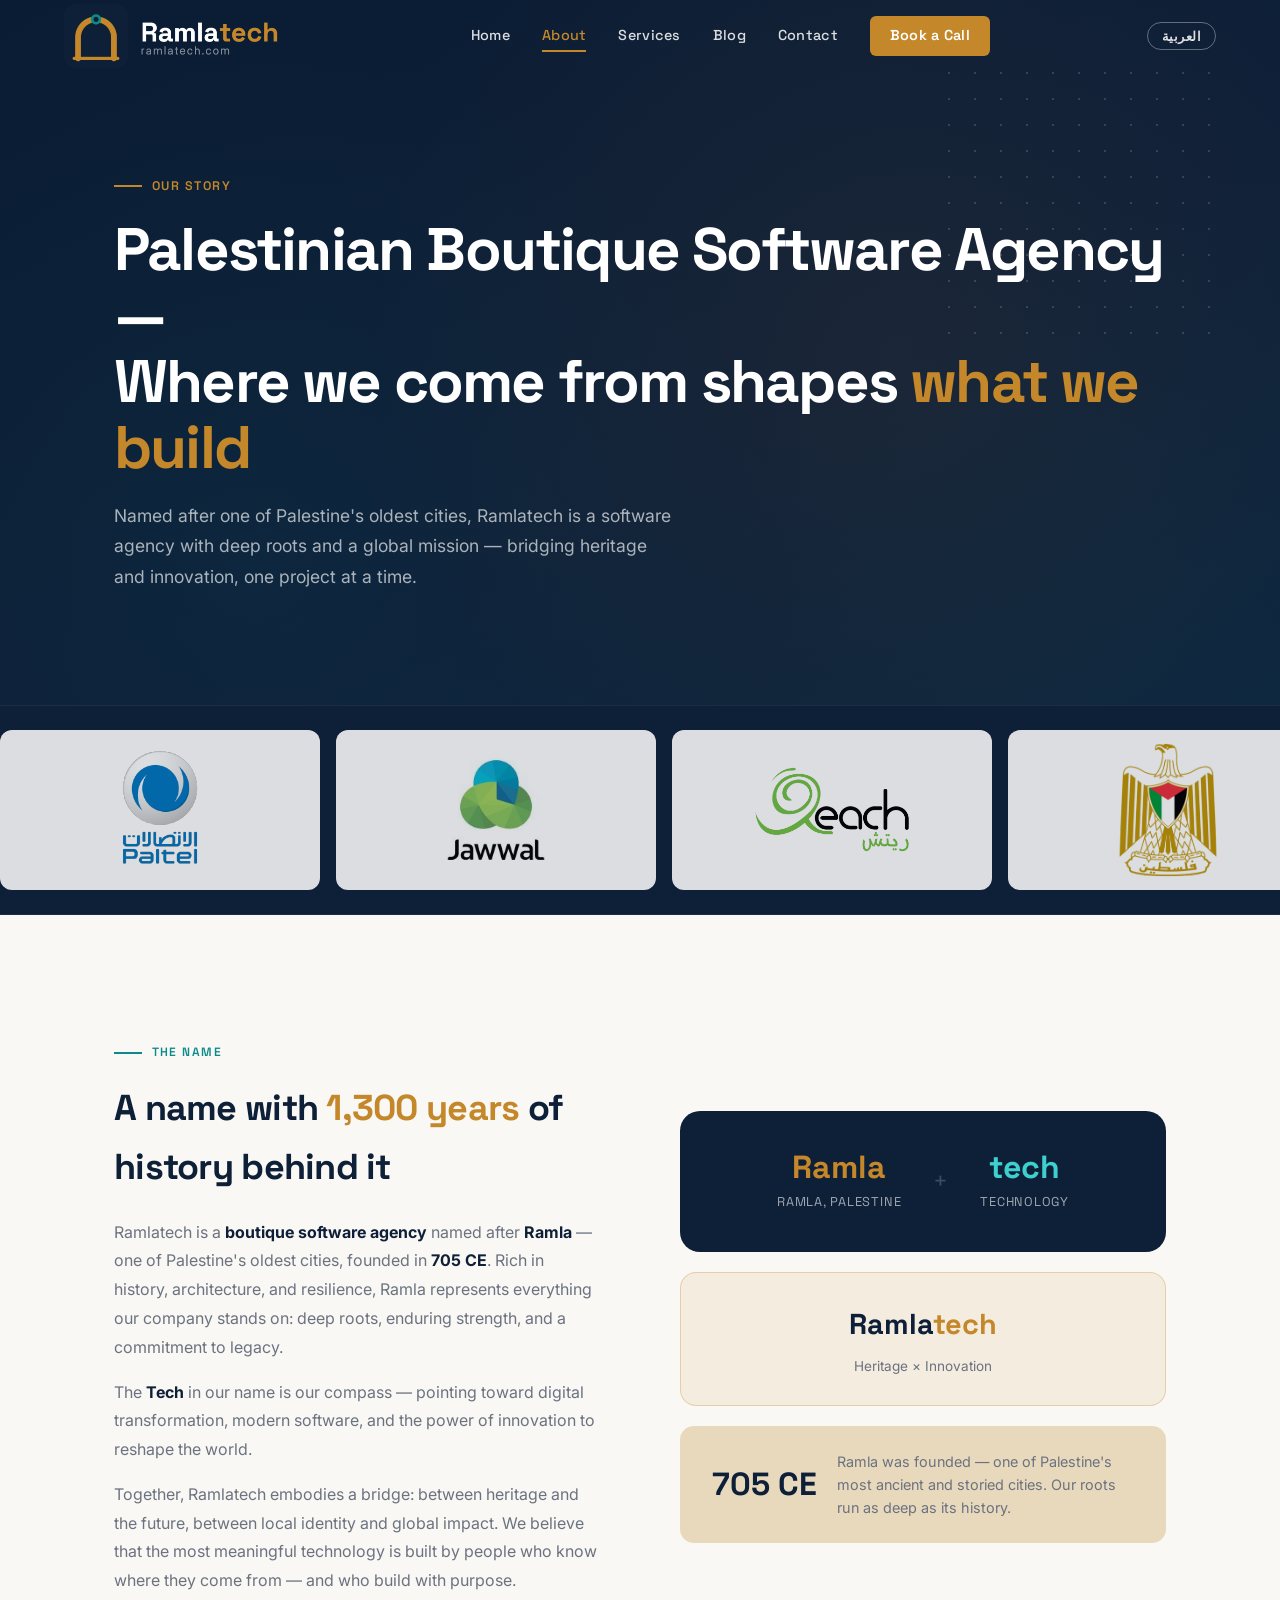
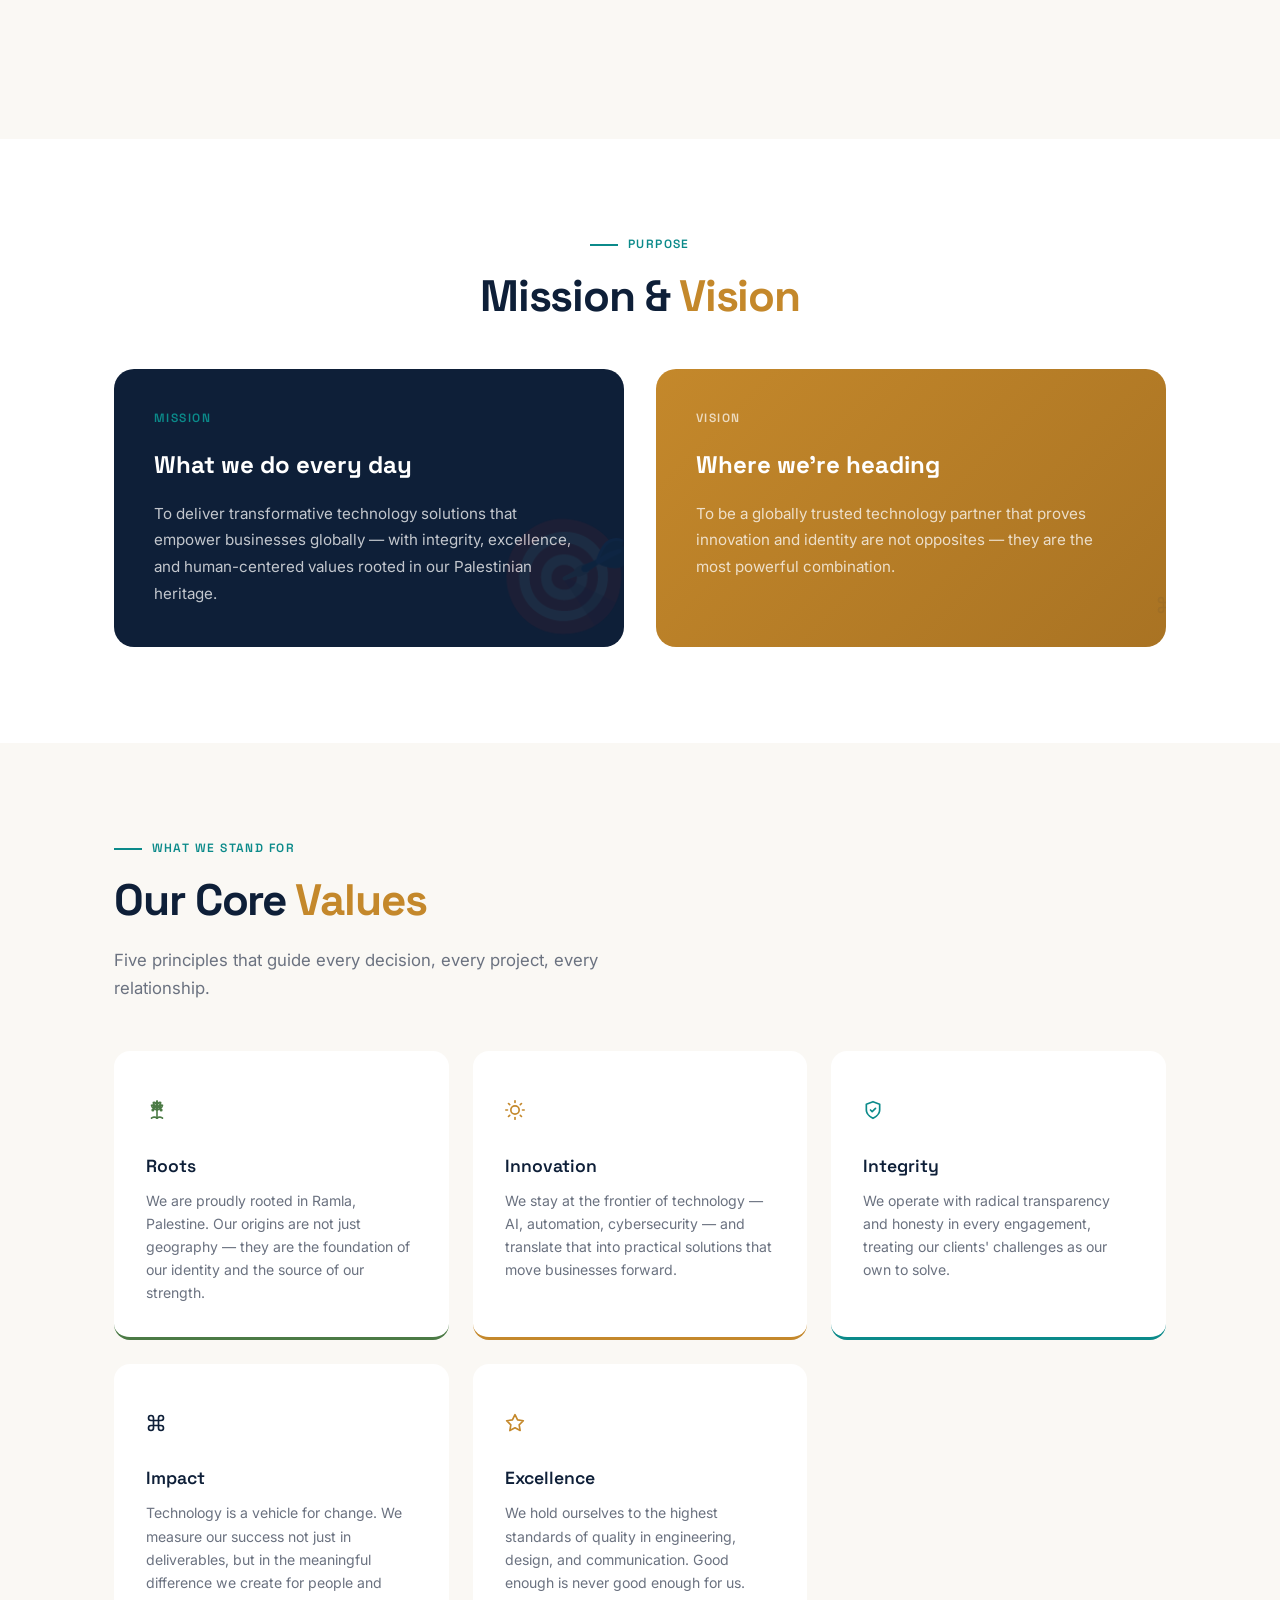
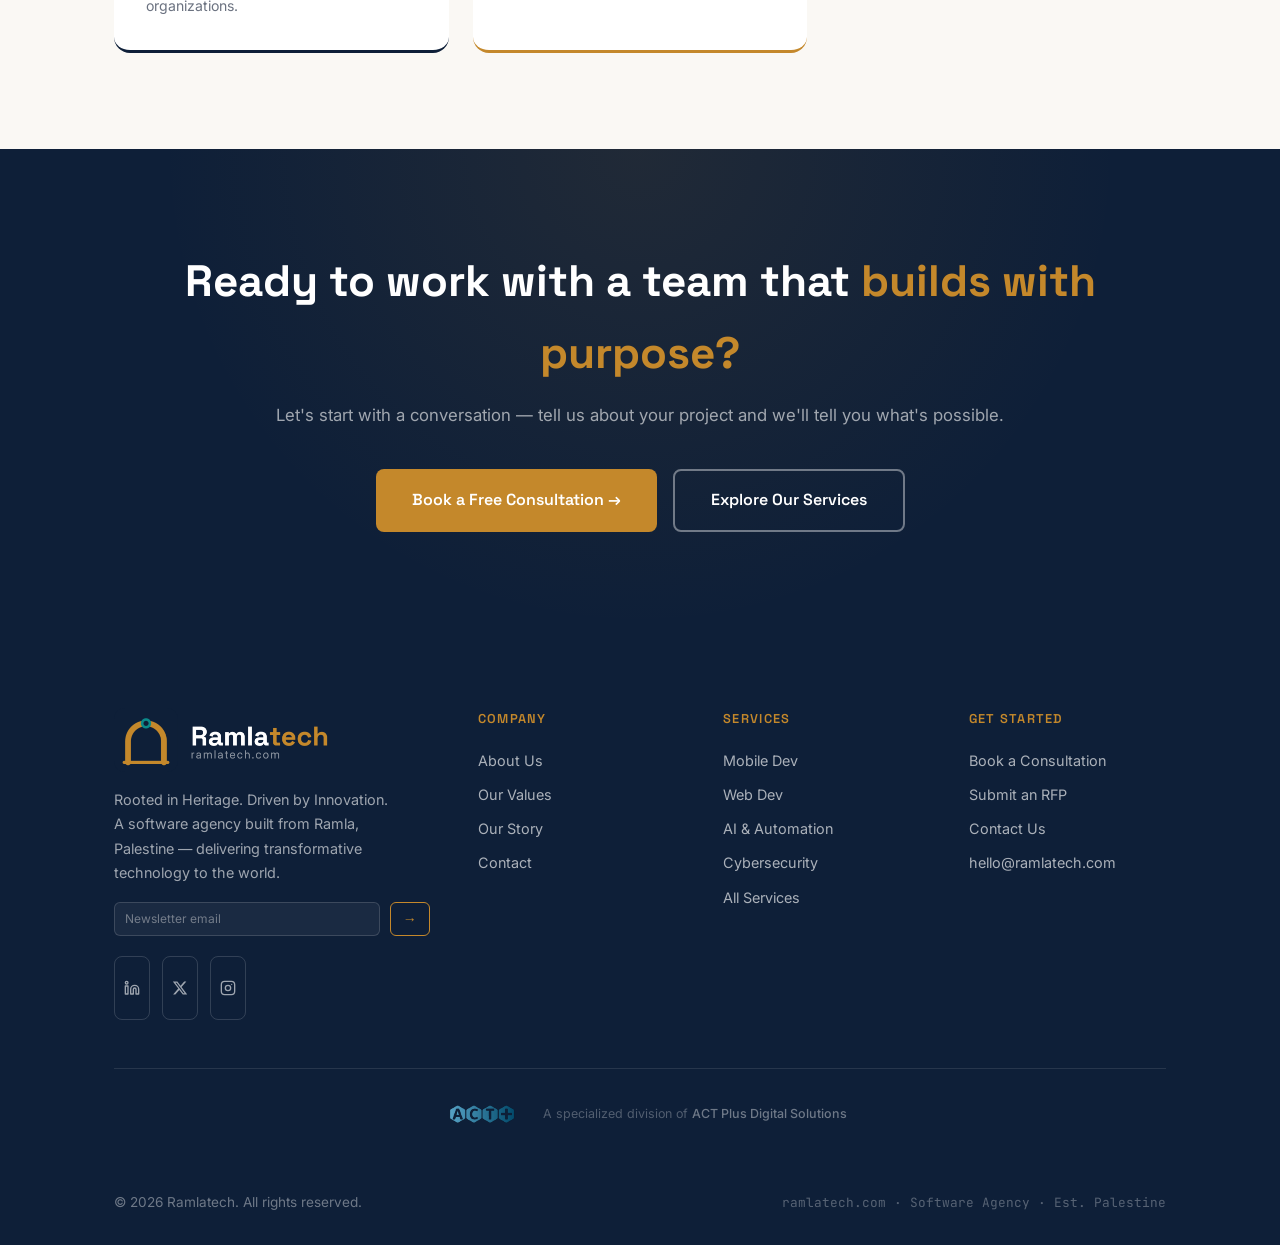
==== commit 52c37243: "feat: add ACT Plus Digital Solutions branding and client/content updates - Add ACT Plus logo and div" ====
--- a/about.html
+++ b/about.html
@@ -110,7 +110,7 @@
     <a href="contact.html" data-i18n="nav.contact">Contact</a>
     <a href="contact.html#book" class="nav-cta" data-i18n="nav.book">Book a Call</a>
   </div>
-  <button class="lang-toggle" id="lang-toggle" aria-label="Switch language">عر</button>
+  <button class="lang-toggle" id="lang-toggle" aria-label="Switch language">العربية</button>
   <div class="nav-burger"><span></span><span></span><span></span></div>
 </nav>
 <section class="page-hero">
@@ -269,6 +269,10 @@
       <div class="footer-col"><h4 data-i18n="footer.services">Services</h4><a href="services.html#mobile" data-i18n="footer.mobile_dev">Mobile Dev</a><a href="services.html#web" data-i18n="footer.web_dev">Web Dev</a><a href="services.html#ai" data-i18n="footer.ai">AI & Automation</a><a href="services.html#security" data-i18n="footer.security">Cybersecurity</a><a href="services.html" data-i18n="footer.all_svcs">All Services</a></div>
       <div class="footer-col"><h4 data-i18n="footer.get_started">Get Started</h4><a href="contact.html#book" data-i18n="footer.book_cons">Book a Consultation</a><a href="contact.html#rfp" data-i18n="footer.submit_rfp">Submit an RFP</a><a href="contact.html" data-i18n="footer.contact_us">Contact Us</a><a href="mailto:hello@ramlatech.com">hello@ramlatech.com</a></div>
     </div>
+    <div class="act-plus-bar">
+      <img src="assets/assetsact-plus-logo-transparent.svg" alt="ACT Plus Digital Solutions" class="act-plus-logo-img" />
+      <span class="act-plus-text">A specialized division of <strong>ACT Plus Digital Solutions</strong></span>
+    </div>
     <div class="footer-bottom">
       <span data-i18n="footer.copyright">© 2026 Ramlatech. All rights reserved.</span>
       <span style="font-family:var(--font-mono);font-size:0.8rem;color:rgba(255,255,255,0.3);" data-i18n="footer.mono">ramlatech.com · Software Agency · Est. Palestine</span>
--- a/main.css
+++ b/main.css
@@ -65,6 +65,40 @@
 .footer-col h4 { font-family: var(--font-display); font-size: 0.8rem; font-weight: 600; letter-spacing: 0.1em; text-transform: uppercase; color: var(--gold); margin-bottom: 1.25rem; }
 .footer-col a { display: block; font-size: 0.9rem; color: rgba(255,255,255,0.65); margin-bottom: 0.65rem; transition: color 0.2s; }
 .footer-col a:hover { color: var(--white); }
+.act-plus-bar { padding: 1.1rem 0; display: flex; align-items: center; justify-content: center; gap: 0.75rem; }
+.act-plus-logo-img { height: 55px; width: auto; flex-shrink: 0; opacity: 0.75; }
+.act-plus-text { font-size: 0.78rem; color: rgba(255,255,255,0.28); font-family: var(--font-body); }
+.act-plus-text strong { color: rgba(255,255,255,0.4); font-weight: 500; }
+/* ACT Plus trust block — contact page */
+.act-trust-inline { margin-top: 2.25rem; padding-top: 1.5rem; border-top: 1px solid rgba(14,31,56,0.09); display: flex; align-items: center; gap: 0.6rem; flex-wrap: wrap; }
+.act-trust-inline-label { font-family: var(--font-display); font-size: 0.75rem; font-weight: 500; color: var(--stone); }
+.act-trust-inline-logo { height: 44px; width: auto; flex-shrink: 0; }
+.act-trust-inline-name { font-family: var(--font-display); font-size: 0.82rem; font-weight: 700; color: var(--navy); }
+.act-trust-inline-sep { color: var(--stone); font-size: 0.75rem; }
+.act-trust-inline-desc { font-size: 0.78rem; color: var(--stone); line-height: 1.5; }
+
+/* Edit 4 — warm sand pill strip */
+.act-trust-v4 { margin-top: 2.25rem; background: var(--sand); border-radius: 100px; padding: 0.65rem 1.25rem; display: flex; align-items: center; gap: 0.85rem; }
+.atv4-logo { height: 24px; width: auto; flex-shrink: 0; }
+.atv4-divider { width: 1px; height: 20px; background: rgba(14,31,56,0.15); flex-shrink: 0; }
+.atv4-text { font-family: var(--font-display); font-size: 0.8rem; color: var(--navy); line-height: 1.5; }
+.atv4-text strong { font-weight: 700; }
+
+/* Edit 5 — split two-tone card */
+.act-trust-v5 { margin-top: 2.25rem; border-radius: 12px; overflow: hidden; border: 1px solid rgba(14,31,56,0.09); display: flex; }
+.atv5-aside { background: var(--navy); width: 72px; flex-shrink: 0; display: flex; align-items: center; justify-content: center; padding: 1rem 0; }
+.atv5-aside img { height: 36px; width: auto; }
+.atv5-body { padding: 0.9rem 1.1rem; background: var(--pearl); flex: 1; }
+.atv5-company { font-family: var(--font-display); font-size: 0.85rem; font-weight: 700; color: var(--navy); margin-bottom: 0.3rem; }
+.atv5-desc { font-size: 0.8rem; color: var(--stone); line-height: 1.6; margin: 0; }
+
+/* Edit 3 — white card with shadow */
+.act-trust-v3 { margin-top: 2.25rem; background: var(--white); border-radius: 12px; padding: 1.1rem 1.25rem; box-shadow: 0 2px 16px rgba(14,31,56,0.08); border: 1px solid rgba(14,31,56,0.06); }
+.atv3-inner { display: flex; align-items: flex-start; gap: 1rem; }
+.atv3-logo { height: 32px; width: auto; flex-shrink: 0; margin-top: 0.15rem; }
+.atv3-company { font-family: var(--font-display); font-size: 0.88rem; font-weight: 700; color: var(--navy); margin-bottom: 0.3rem; display: flex; align-items: center; gap: 0.45rem; }
+.atv3-company::before { content: ''; width: 7px; height: 7px; border-radius: 50%; background: var(--teal); flex-shrink: 0; }
+.atv3-desc { font-size: 0.81rem; color: var(--stone); line-height: 1.65; margin: 0; }
 .footer-bottom { padding-top: 2rem; display: flex; align-items: center; justify-content: space-between; font-size: 0.85rem; color: rgba(255,255,255,0.4); }
 .footer-social { display: flex; gap: 0.75rem; }
 .footer-social a { width: 36px; height: 64px; border-radius: 8px; border: 1px solid rgba(255,255,255,0.15); display: flex; align-items: center; justify-content: center; color: rgba(255,255,255,0.6); transition: all 0.2s; }
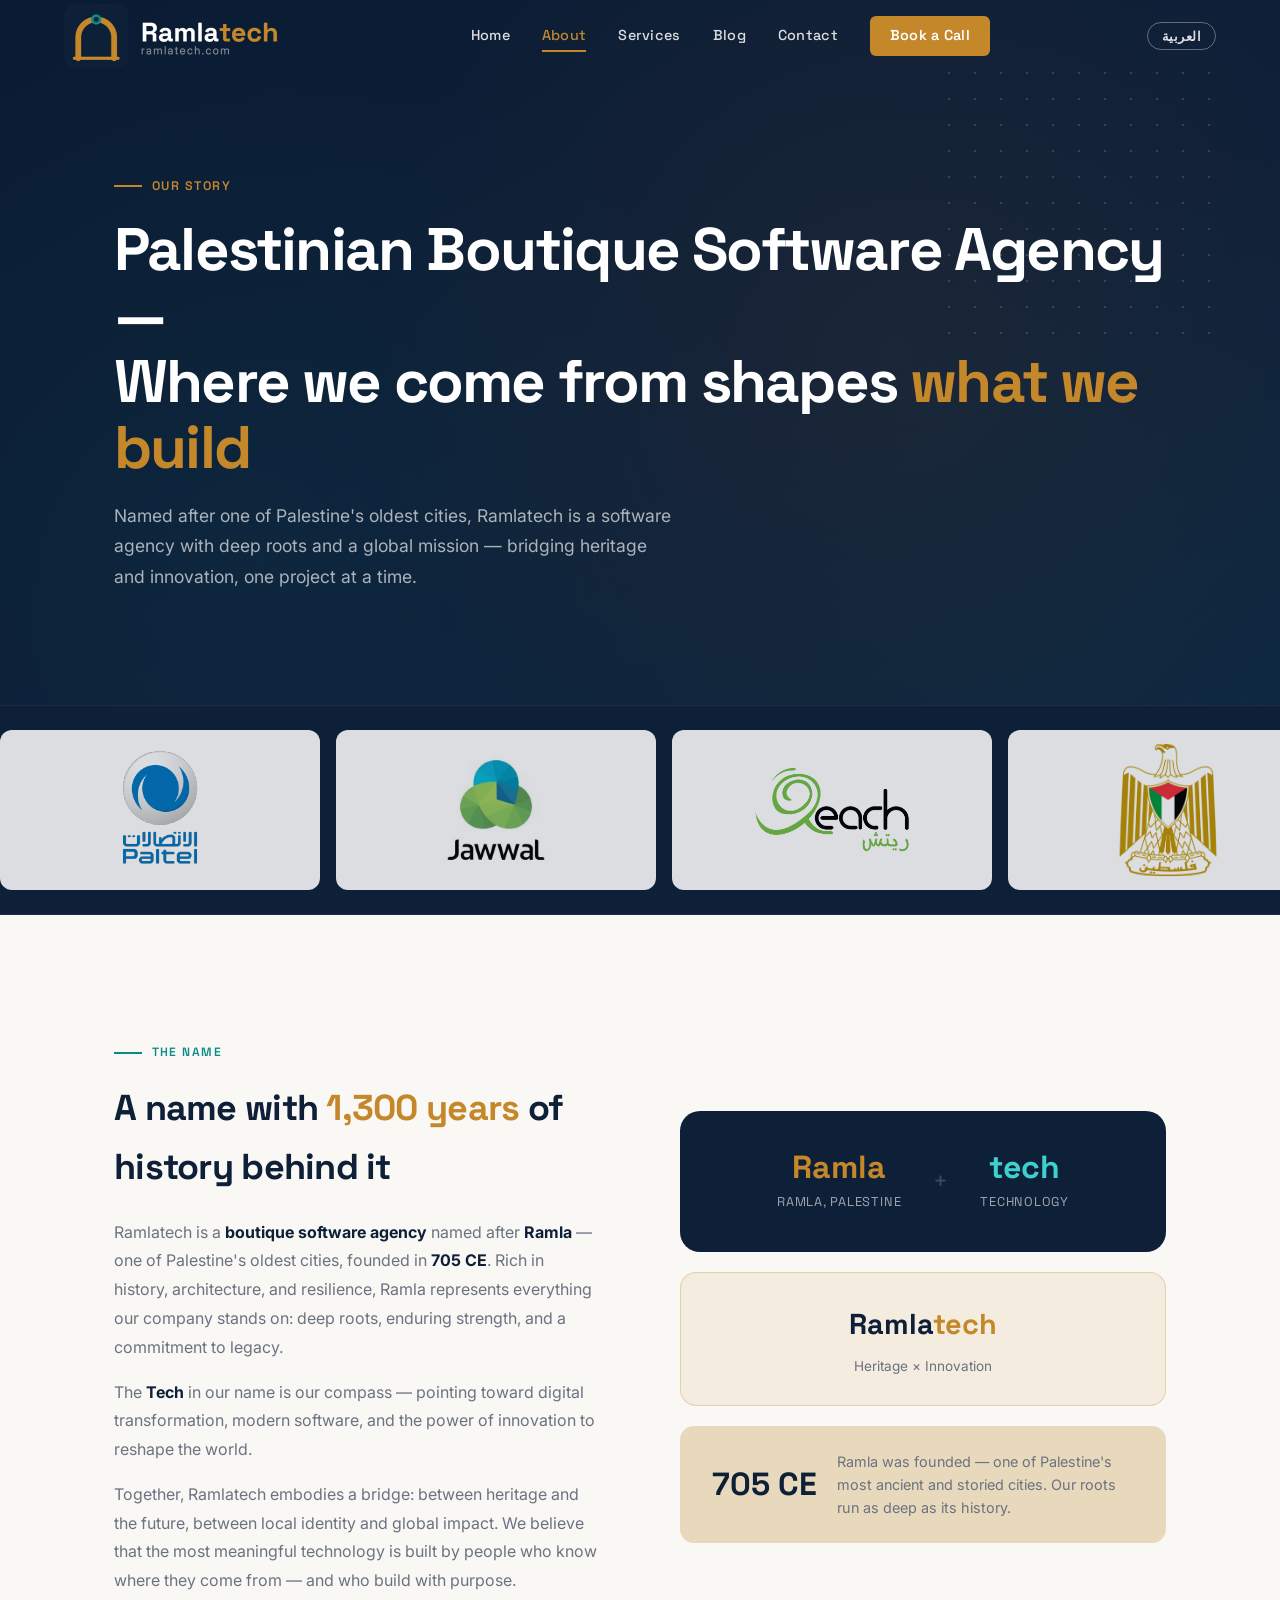
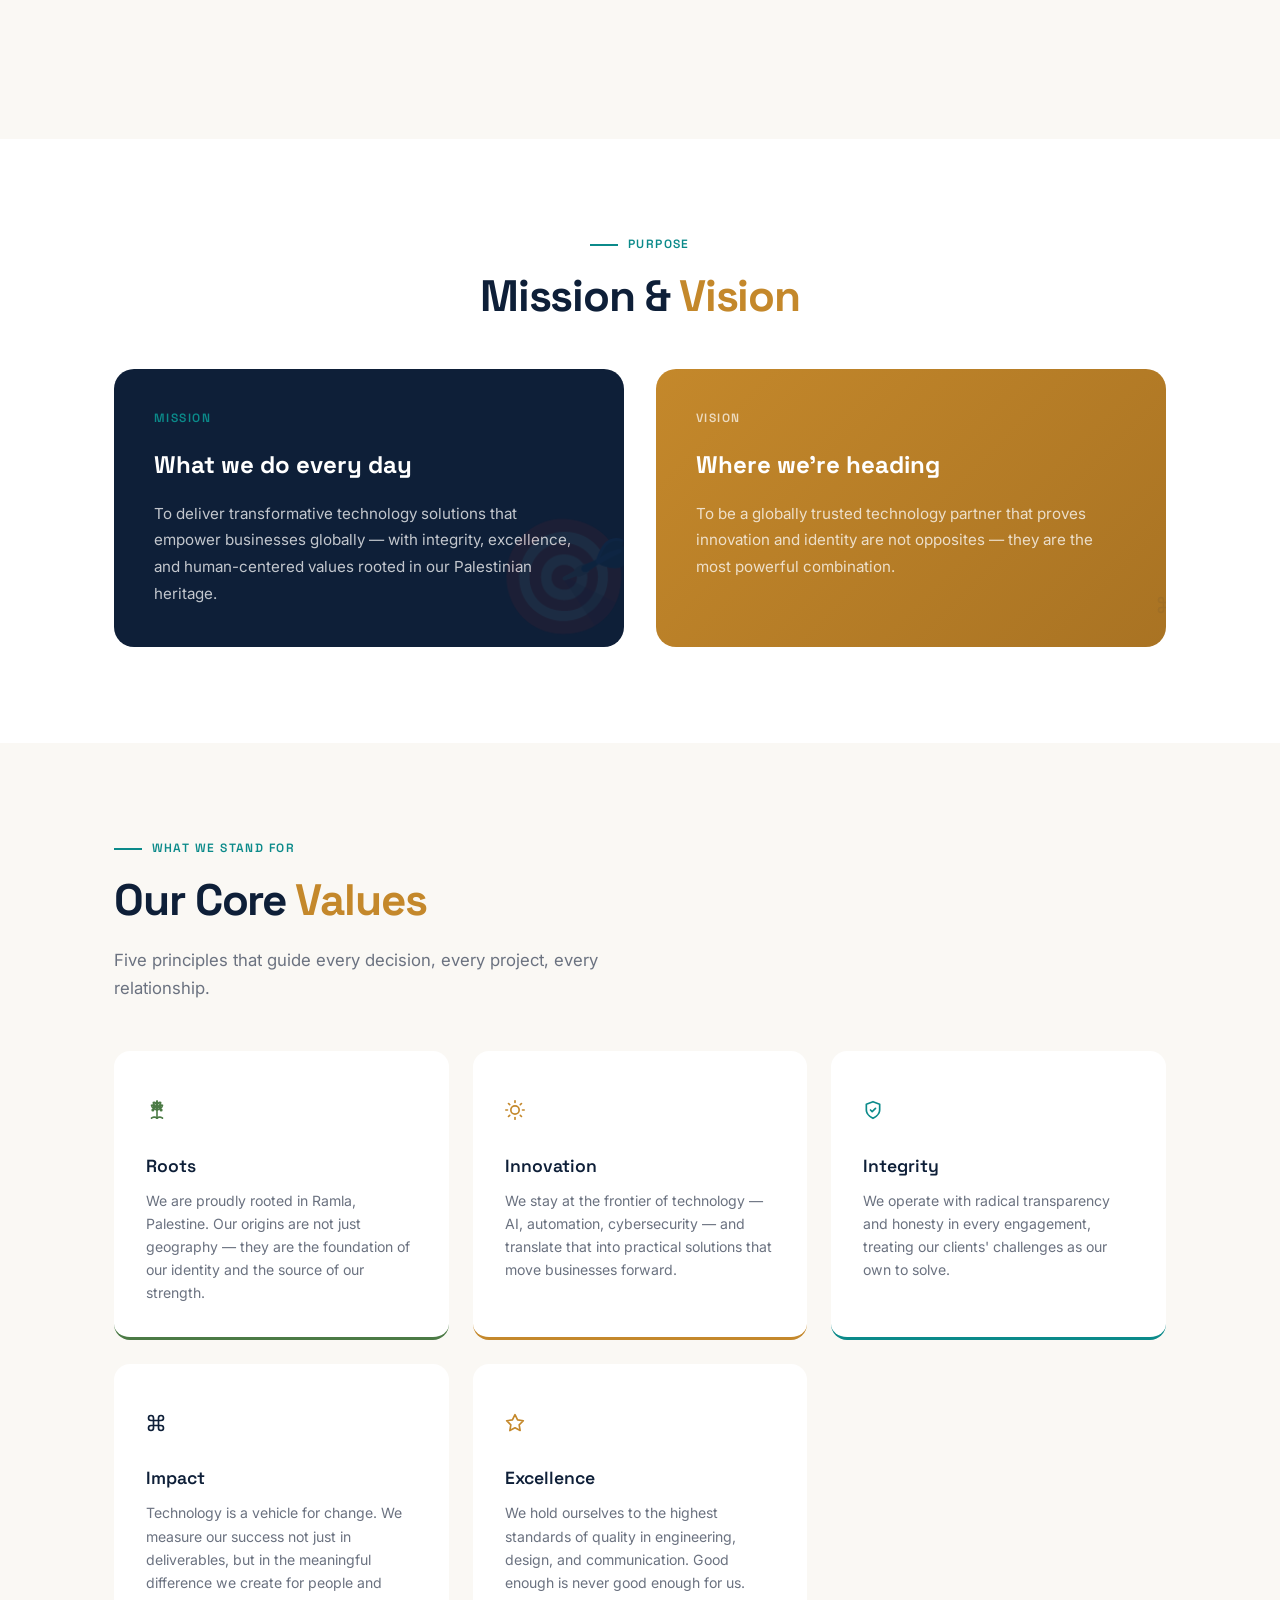
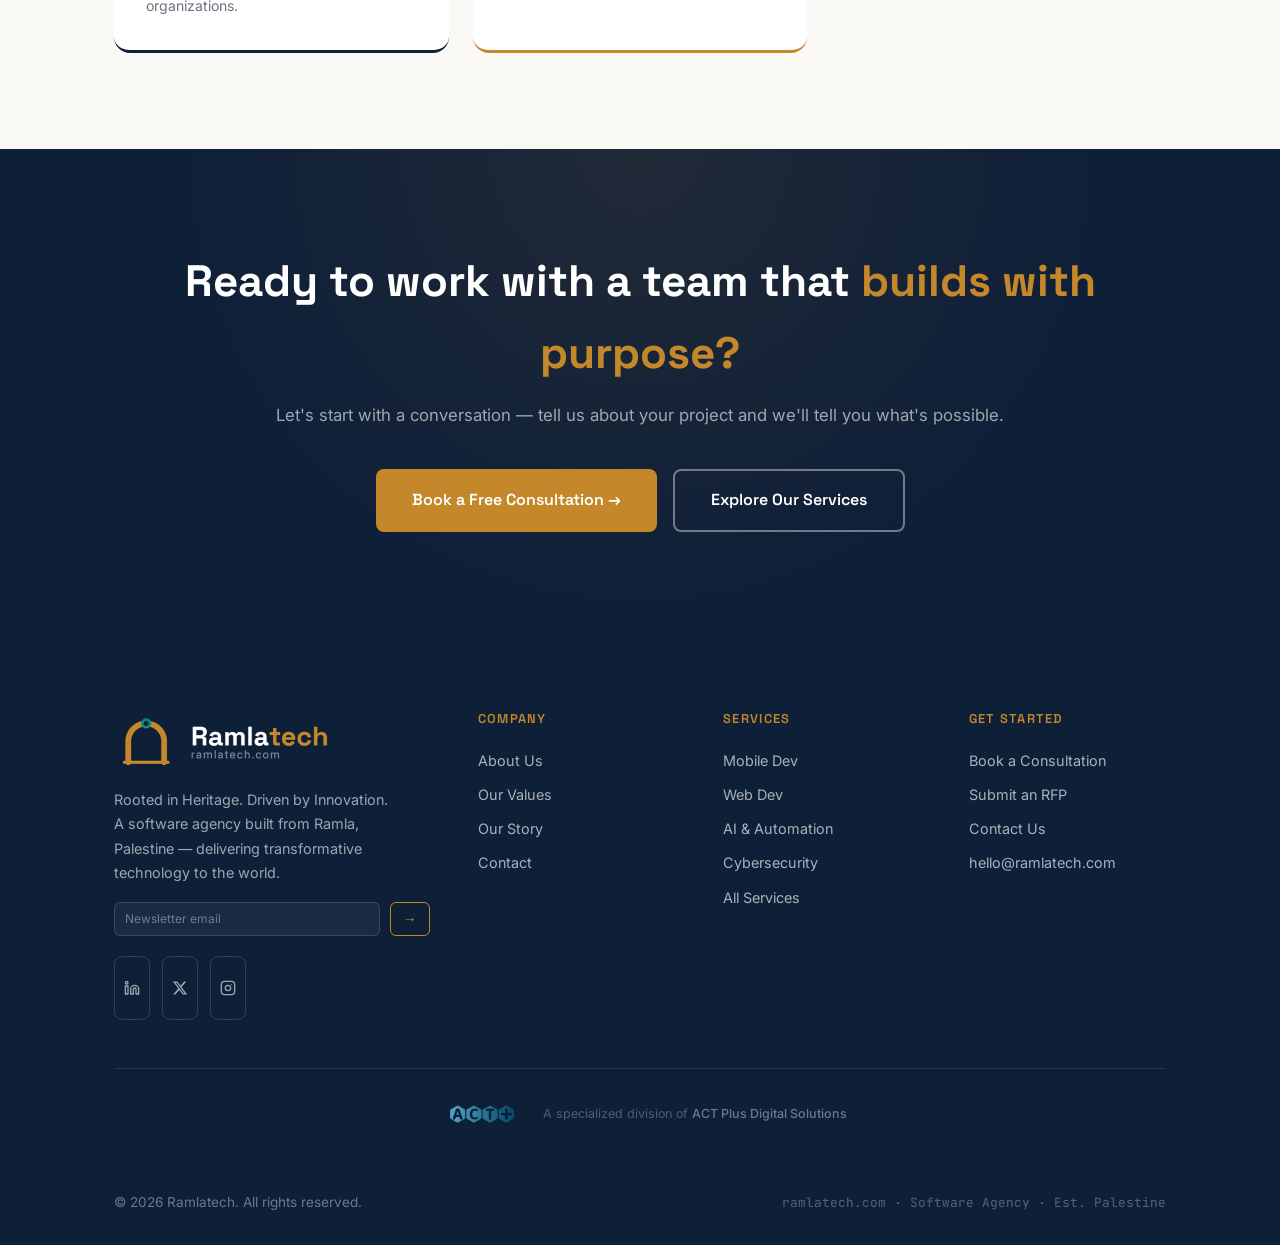
==== commit 2399dfa6: "seo: resolve 6 SEO checkup issues — performance, security & keyword optimization - Render blocking: " ====
--- a/about.html
+++ b/about.html
@@ -28,6 +28,12 @@
 <meta name="twitter:description" content="A boutique software agency rooted in Ramla, Palestine, delivering transformative technology worldwide." />
 <meta name="twitter:image" content="https://ramlatech.com/assets/logo-navy.png" />
 <link rel="icon" type="image/png" href="assets/mark-navy.png" />
+<link rel="preconnect" href="https://fonts.googleapis.com" />
+<link rel="preconnect" href="https://fonts.gstatic.com" crossorigin />
+<link rel="stylesheet" href="https://fonts.googleapis.com/css2?family=Space+Grotesk:wght@300;400;500;600;700&family=Inter:wght@300;400;500;600;700&family=JetBrains+Mono:wght@400;500&family=Cairo:wght@400;500;600;700&display=swap" />
+<link rel="dns-prefetch" href="https://www.googletagmanager.com" />
+<link rel="dns-prefetch" href="https://groot.mailerlite.com" />
+<link rel="preload" href="main.css" as="style" />
 <link rel="stylesheet" href="main.css" />
 <style>
 .page-hero { background: linear-gradient(150deg, #0a1c33 0%, #0E1F38 60%, #0d2840 100%); padding: 11rem 0 7rem; position: relative; overflow: hidden; }
@@ -101,7 +107,7 @@
 </head>
 <body>
 <nav id="main-nav">
-  <a href="index.html" class="nav-logo"><img src="assets/logo-nav.png" alt="Ramlatech boutique software agency logo" /></a>
+  <a href="index.html" class="nav-logo"><img src="assets/logo-nav.png" alt="Ramlatech boutique software agency logo" width="499" height="128" /></a>
   <div class="nav-links">
     <a href="index.html" data-i18n="nav.home">Home</a>
     <a href="about.html" data-i18n="nav.about">About</a>
@@ -131,8 +137,8 @@
     <div class="client-card"><img src="assets/clients/4%20Palestinian%20Authority.svg" alt="Palestinian Authority"></div>
     <div class="client-card"><img src="assets/clients/5%20PCBS.svg" alt="PCBS"></div>
     <div class="client-card"><img src="assets/clients/6%20Ministry%20of%20Telecommunications%20%26%20Digital%20Economy.svg" alt="MTIT"></div>
-    <div class="client-card" style="overflow:hidden"><img src="assets/clients/MTIT%20New.avif" alt="MTIT New" style="transform:scale(1.47);transform-origin:center"></div>
-    <div class="client-card" style="overflow:hidden"><img src="assets/clients/PMA%20Final%20.jpg" alt="PMA" style="transform:scale(1.27);transform-origin:center"></div>
+    <div class="client-card" style="overflow:hidden"><img src="assets/clients/MTIT%20New.avif" alt="MTIT New" style="transform:scale(1.47);transform-origin:center" width="500" height="300" loading="lazy"></div>
+    <div class="client-card" style="overflow:hidden"><img src="assets/clients/PMA%20Final%20.jpg" alt="PMA" style="transform:scale(1.27);transform-origin:center" width="640" height="360" loading="lazy"></div>
     <div class="client-card"><img src="assets/clients/8%20World%20Bank.svg" alt="World Bank"></div>
     <div class="client-card"><img src="assets/clients/9%20Bank%20of%20Palestine.svg" alt="Bank of Palestine"></div>
     <div class="client-card"><img src="assets/clients/12%20AlQuds%20Pharma.svg" alt="AlQuds Pharma"></div>
@@ -140,16 +146,16 @@
     <div class="client-card"><img src="assets/clients/14%20Munib%20%26%20Angela%20Masri%20Logo.svg" alt="Munib &amp; Angela Masri"></div>
     <div class="client-card"><img src="assets/clients/15%20Upliftt.svg" alt="Upliftt"></div>
     <div class="client-card"><img src="assets/clients/Playgeko%20logo.svg" alt="Playgeko"></div>
-    <div class="client-card" style="overflow:hidden"><img src="assets/clients/Playsonic%20Logo.jpg" alt="Playsonic" style="transform:scale(1.4);transform-origin:center"></div>
-    <div class="client-card"><img src="assets/clients/16.%20BK%20Plus%20Europe.png" alt="BK Plus Europe" style="transform:scale(0.7);transform-origin:center"></div>
+    <div class="client-card" style="overflow:hidden"><img src="assets/clients/Playsonic%20Logo.jpg" alt="Playsonic" style="transform:scale(1.4);transform-origin:center" width="640" height="360" loading="lazy"></div>
+    <div class="client-card"><img src="assets/clients/16.%20BK%20Plus%20Europe.png" alt="BK Plus Europe" style="transform:scale(0.7);transform-origin:center" width="330" height="240" loading="lazy"></div>
     <div class="client-card"><img src="assets/clients/1%20Paltel.svg" alt="Paltel"></div>
     <div class="client-card" style="overflow:hidden"><img src="assets/clients/2%20Jawwal.svg" alt="Jawwal" style="transform:scale(1.1);transform-origin:center"></div>
     <div class="client-card"><img src="assets/clients/3%20Reach.svg" alt="Reach"></div>
     <div class="client-card"><img src="assets/clients/4%20Palestinian%20Authority.svg" alt="Palestinian Authority"></div>
     <div class="client-card"><img src="assets/clients/5%20PCBS.svg" alt="PCBS"></div>
     <div class="client-card"><img src="assets/clients/6%20Ministry%20of%20Telecommunications%20%26%20Digital%20Economy.svg" alt="MTIT"></div>
-    <div class="client-card" style="overflow:hidden"><img src="assets/clients/MTIT%20New.avif" alt="MTIT New" style="transform:scale(1.47);transform-origin:center"></div>
-    <div class="client-card" style="overflow:hidden"><img src="assets/clients/PMA%20Final%20.jpg" alt="PMA" style="transform:scale(1.27);transform-origin:center"></div>
+    <div class="client-card" style="overflow:hidden"><img src="assets/clients/MTIT%20New.avif" alt="MTIT New" style="transform:scale(1.47);transform-origin:center" width="500" height="300" loading="lazy"></div>
+    <div class="client-card" style="overflow:hidden"><img src="assets/clients/PMA%20Final%20.jpg" alt="PMA" style="transform:scale(1.27);transform-origin:center" width="640" height="360" loading="lazy"></div>
     <div class="client-card"><img src="assets/clients/8%20World%20Bank.svg" alt="World Bank"></div>
     <div class="client-card"><img src="assets/clients/9%20Bank%20of%20Palestine.svg" alt="Bank of Palestine"></div>
     <div class="client-card"><img src="assets/clients/12%20AlQuds%20Pharma.svg" alt="AlQuds Pharma"></div>
@@ -157,8 +163,8 @@
     <div class="client-card"><img src="assets/clients/14%20Munib%20%26%20Angela%20Masri%20Logo.svg" alt="Munib &amp; Angela Masri"></div>
     <div class="client-card"><img src="assets/clients/15%20Upliftt.svg" alt="Upliftt"></div>
     <div class="client-card"><img src="assets/clients/Playgeko%20logo.svg" alt="Playgeko"></div>
-    <div class="client-card" style="overflow:hidden"><img src="assets/clients/Playsonic%20Logo.jpg" alt="Playsonic" style="transform:scale(1.4);transform-origin:center"></div>
-    <div class="client-card"><img src="assets/clients/16.%20BK%20Plus%20Europe.png" alt="BK Plus Europe" style="transform:scale(0.7);transform-origin:center"></div>
+    <div class="client-card" style="overflow:hidden"><img src="assets/clients/Playsonic%20Logo.jpg" alt="Playsonic" style="transform:scale(1.4);transform-origin:center" width="640" height="360" loading="lazy"></div>
+    <div class="client-card"><img src="assets/clients/16.%20BK%20Plus%20Europe.png" alt="BK Plus Europe" style="transform:scale(0.7);transform-origin:center" width="330" height="240" loading="lazy"></div>
   </div>
 </div>
 <section class="section-pad-lg" style="background:var(--pearl);" id="story">
@@ -243,7 +249,7 @@
   <div class="container">
     <div class="footer-grid">
       <div class="footer-brand">
-        <img src="assets/logo-nav.png" alt="Ramlatech boutique software agency logo" style="height:64px;" />
+        <img src="assets/logo-nav.png" alt="Ramlatech boutique software agency logo" style="height:64px;width:auto;" width="499" height="128" loading="lazy" />
         <p data-i18n="footer.tagline">Rooted in Heritage. Driven by Innovation. A software agency built from Ramla, Palestine — delivering transformative technology to the world.</p>
         <form class="footer-nl-form" data-newsletter="footer" action="https://assets.mailerlite.com/jsonp/2267517/forms/184727574659729402/subscribe" method="POST">
           <input type="hidden" name="ml-submit" value="1">
@@ -254,13 +260,13 @@
         </form>
         <div class="footer-nl-success" data-i18n="nl.success">Thanks — check your inbox to confirm.</div>
         <div class="footer-social" style="margin-top:1.25rem;">
-  <a href="https://www.linkedin.com/company/ramlatech" target="_blank" title="LinkedIn">
+  <a href="https://www.linkedin.com/company/ramlatech" target="_blank" rel="noopener noreferrer" title="LinkedIn">
     <svg width="16" height="16" viewBox="0 0 24 24" fill="none" stroke="currentColor" stroke-width="2" stroke-linecap="round" stroke-linejoin="round"><path d="M16 8a6 6 0 0 1 6 6v7h-4v-7a2 2 0 0 0-2-2 2 2 0 0 0-2 2v7h-4v-7a6 6 0 0 1 6-6z"/><rect x="2" y="9" width="4" height="12"/><circle cx="4" cy="4" r="2"/></svg>
   </a>
-  <a href="https://x.com/ramlatech" target="_blank" title="X">
+  <a href="https://x.com/ramlatech" target="_blank" rel="noopener noreferrer" title="X">
     <svg width="16" height="16" viewBox="0 0 24 24" fill="currentColor"><path d="M18.244 2.25h3.308l-7.227 8.26 8.502 11.24H16.17l-5.214-6.817L4.99 21.75H1.68l7.73-8.835L1.254 2.25H8.08l4.713 6.231zm-1.161 17.52h1.833L7.084 4.126H5.117z"/></svg>
   </a>
-  <a href="https://www.instagram.com/ramlatech" target="_blank" title="Instagram">
+  <a href="https://www.instagram.com/ramlatech" target="_blank" rel="noopener noreferrer" title="Instagram">
     <svg width="16" height="16" viewBox="0 0 24 24" fill="none" stroke="currentColor" stroke-width="2" stroke-linecap="round" stroke-linejoin="round"><rect x="2" y="2" width="20" height="20" rx="5"/><circle cx="12" cy="12" r="4"/><circle cx="17.5" cy="6.5" r="1" fill="currentColor" stroke="none"/></svg>
   </a>
 </div>
@@ -279,8 +285,8 @@
     </div>
   </div>
 </footer>
-<script src="main.js"></script>
-<script src="lang.js"></script>
-<script src="https://groot.mailerlite.com/js/w/webforms.min.js?v95037e5bac78f29ed026832ca21a7c7b" type="text/javascript"></script>
+<script src="main.js" defer></script>
+<script src="lang.js" defer></script>
+<script src="https://groot.mailerlite.com/js/w/webforms.min.js?v95037e5bac78f29ed026832ca21a7c7b" type="text/javascript" defer></script>
 </body>
 </html>
--- a/main.css
+++ b/main.css
@@ -1,240 +1 @@
-@import url('https://fonts.googleapis.com/css2?family=Space+Grotesk:wght@300;400;500;600;700&family=Inter:wght@300;400;500;600;700&family=JetBrains+Mono:wght@400;500&family=Cairo:wght@400;500;600;700&display=swap');
-
-:root {
-  --navy:   #0E1F38;
-  --gold:   #C4882B;
-  --teal:   #0B8A8A;
-  --olive:  #4B7A45;
-  --sand:   #E8D9BC;
-  --ink:    #1A1A2E;
-  --stone:  #6B7280;
-  --pearl:  #FAF8F4;
-  --white:  #FFFFFF;
-  --font-display: 'Space Grotesk', sans-serif;
-  --font-body:    'Inter', sans-serif;
-  --font-mono:    'JetBrains Mono', monospace;
-  --ease: cubic-bezier(0.4, 0, 0.2, 1);
-}
-*, *::before, *::after { box-sizing: border-box; margin: 0; padding: 0; }
-html { scroll-behavior: smooth; }
-body { font-family: var(--font-body); color: var(--ink); background: var(--pearl); line-height: 1.65; overflow-x: hidden; -webkit-font-smoothing: antialiased; }
-img { max-width: 100%; display: block; }
-a { text-decoration: none; color: inherit; }
-ul { list-style: none; }
-nav { position: fixed; top: 0; left: 0; right: 0; z-index: 100; padding: 0 5%; height: 72px; display: flex; align-items: center; justify-content: space-between; background: rgba(14,31,56,0.0); transition: background 0.4s var(--ease), box-shadow 0.4s var(--ease); }
-nav.scrolled { background: rgba(14,31,56,0.97); backdrop-filter: blur(16px); box-shadow: 0 2px 24px rgba(0,0,0,0.18); }
-.nav-logo img { height: 64px; width: auto; }
-.nav-links { display: flex; align-items: center; gap: 2rem; }
-.nav-links a { font-family: var(--font-display); font-size: 0.9rem; font-weight: 500; color: rgba(255,255,255,0.85); letter-spacing: 0.02em; transition: color 0.2s; position: relative; }
-.nav-links a::after { content: ''; position: absolute; bottom: -4px; left: 0; right: 0; height: 2px; background: var(--gold); transform: scaleX(0); transition: transform 0.25s var(--ease); }
-.nav-links a:hover { color: var(--gold); }
-.nav-links a:hover::after { transform: scaleX(1); }
-.nav-links a.active { color: var(--gold); }
-.nav-links a.active::after { transform: scaleX(1); }
-.nav-cta { background: var(--gold) !important; color: var(--white) !important; padding: 0.5rem 1.25rem; border-radius: 6px; font-weight: 600 !important; }
-.nav-cta::after { display: none !important; }
-.nav-cta:hover { background: #a97323 !important; }
-.nav-burger { display: none; flex-direction: column; gap: 5px; cursor: pointer; padding: 4px; }
-.nav-burger span { width: 24px; height: 2px; background: white; border-radius: 2px; transition: 0.3s; display: block; }
-.btn { display: inline-flex; align-items: center; gap: 0.5rem; font-family: var(--font-display); font-weight: 600; font-size: 0.95rem; padding: 0.85rem 1.75rem; border-radius: 8px; border: none; cursor: pointer; transition: all 0.25s var(--ease); white-space: nowrap; }
-.btn-primary { background: var(--gold); color: var(--white); }
-.btn-primary:hover { background: #a97323; transform: translateY(-2px); box-shadow: 0 8px 24px rgba(196,136,43,0.35); }
-.btn-secondary { background: transparent; color: var(--white); border: 2px solid rgba(255,255,255,0.4); }
-.btn-secondary:hover { border-color: var(--white); background: rgba(255,255,255,0.08); transform: translateY(-2px); }
-.btn-teal { background: var(--teal); color: var(--white); }
-.btn-teal:hover { background: #097474; transform: translateY(-2px); }
-.btn-outline-navy { background: transparent; color: var(--navy); border: 2px solid var(--navy); }
-.btn-outline-navy:hover { background: var(--navy); color: var(--white); transform: translateY(-2px); }
-.btn-lg { padding: 1rem 2.25rem; font-size: 1rem; }
-section { position: relative; }
-.container { max-width: 1180px; margin: 0 auto; padding: 0 5%; }
-.section-pad { padding: 6rem 0; }
-.section-pad-lg { padding: 8rem 0; }
-.section-label { font-family: var(--font-display); font-size: 0.75rem; font-weight: 600; letter-spacing: 0.12em; text-transform: uppercase; color: var(--teal); margin-bottom: 1rem; display: flex; align-items: center; gap: 0.6rem; }
-.section-label::before { content: ''; width: 28px; height: 2px; background: var(--teal); display: inline-block; }
-.section-title { font-family: var(--font-display); font-size: clamp(1.9rem, 3.5vw, 2.75rem); font-weight: 700; color: var(--navy); letter-spacing: -0.025em; line-height: 1.15; margin-bottom: 1.25rem; }
-.section-title span { color: var(--gold); }
-.section-sub { font-size: 1.05rem; color: var(--stone); max-width: 560px; line-height: 1.7; }
-.card { background: var(--white); border-radius: 16px; padding: 2rem; box-shadow: 0 4px 24px rgba(14,31,56,0.07); transition: transform 0.3s var(--ease), box-shadow 0.3s var(--ease); }
-.card:hover { transform: translateY(-6px); box-shadow: 0 16px 48px rgba(14,31,56,0.13); }
-.grid-2 { display: grid; grid-template-columns: repeat(2, 1fr); gap: 2rem; }
-.grid-3 { display: grid; grid-template-columns: repeat(3, 1fr); gap: 2rem; }
-footer { background: var(--navy); color: rgba(255,255,255,0.75); padding: 5rem 0 2rem; }
-.footer-grid { display: grid; grid-template-columns: 1.6fr 1fr 1fr 1fr; gap: 3rem; padding-bottom: 3rem; border-bottom: 1px solid rgba(255,255,255,0.1); }
-.footer-brand p { margin-top: 1rem; font-size: 0.9rem; line-height: 1.7; color: rgba(255,255,255,0.6); max-width: 280px; }
-.footer-col h4 { font-family: var(--font-display); font-size: 0.8rem; font-weight: 600; letter-spacing: 0.1em; text-transform: uppercase; color: var(--gold); margin-bottom: 1.25rem; }
-.footer-col a { display: block; font-size: 0.9rem; color: rgba(255,255,255,0.65); margin-bottom: 0.65rem; transition: color 0.2s; }
-.footer-col a:hover { color: var(--white); }
-.act-plus-bar { padding: 1.1rem 0; display: flex; align-items: center; justify-content: center; gap: 0.75rem; }
-.act-plus-logo-img { height: 55px; width: auto; flex-shrink: 0; opacity: 0.75; }
-.act-plus-text { font-size: 0.78rem; color: rgba(255,255,255,0.28); font-family: var(--font-body); }
-.act-plus-text strong { color: rgba(255,255,255,0.4); font-weight: 500; }
-/* ACT Plus trust block — contact page */
-.act-trust-inline { margin-top: 2.25rem; padding-top: 1.5rem; border-top: 1px solid rgba(14,31,56,0.09); display: flex; align-items: center; gap: 0.6rem; flex-wrap: wrap; }
-.act-trust-inline-label { font-family: var(--font-display); font-size: 0.75rem; font-weight: 500; color: var(--stone); }
-.act-trust-inline-logo { height: 44px; width: auto; flex-shrink: 0; }
-.act-trust-inline-name { font-family: var(--font-display); font-size: 0.82rem; font-weight: 700; color: var(--navy); }
-.act-trust-inline-sep { color: var(--stone); font-size: 0.75rem; }
-.act-trust-inline-desc { font-size: 0.78rem; color: var(--stone); line-height: 1.5; }
-
-/* Edit 4 — warm sand pill strip */
-.act-trust-v4 { margin-top: 2.25rem; background: var(--sand); border-radius: 100px; padding: 0.65rem 1.25rem; display: flex; align-items: center; gap: 0.85rem; }
-.atv4-logo { height: 24px; width: auto; flex-shrink: 0; }
-.atv4-divider { width: 1px; height: 20px; background: rgba(14,31,56,0.15); flex-shrink: 0; }
-.atv4-text { font-family: var(--font-display); font-size: 0.8rem; color: var(--navy); line-height: 1.5; }
-.atv4-text strong { font-weight: 700; }
-
-/* Edit 5 — split two-tone card */
-.act-trust-v5 { margin-top: 2.25rem; border-radius: 12px; overflow: hidden; border: 1px solid rgba(14,31,56,0.09); display: flex; }
-.atv5-aside { background: var(--navy); width: 72px; flex-shrink: 0; display: flex; align-items: center; justify-content: center; padding: 1rem 0; }
-.atv5-aside img { height: 36px; width: auto; }
-.atv5-body { padding: 0.9rem 1.1rem; background: var(--pearl); flex: 1; }
-.atv5-company { font-family: var(--font-display); font-size: 0.85rem; font-weight: 700; color: var(--navy); margin-bottom: 0.3rem; }
-.atv5-desc { font-size: 0.8rem; color: var(--stone); line-height: 1.6; margin: 0; }
-
-/* Edit 3 — white card with shadow */
-.act-trust-v3 { margin-top: 2.25rem; background: var(--white); border-radius: 12px; padding: 1.1rem 1.25rem; box-shadow: 0 2px 16px rgba(14,31,56,0.08); border: 1px solid rgba(14,31,56,0.06); }
-.atv3-inner { display: flex; align-items: flex-start; gap: 1rem; }
-.atv3-logo { height: 32px; width: auto; flex-shrink: 0; margin-top: 0.15rem; }
-.atv3-company { font-family: var(--font-display); font-size: 0.88rem; font-weight: 700; color: var(--navy); margin-bottom: 0.3rem; display: flex; align-items: center; gap: 0.45rem; }
-.atv3-company::before { content: ''; width: 7px; height: 7px; border-radius: 50%; background: var(--teal); flex-shrink: 0; }
-.atv3-desc { font-size: 0.81rem; color: var(--stone); line-height: 1.65; margin: 0; }
-.footer-bottom { padding-top: 2rem; display: flex; align-items: center; justify-content: space-between; font-size: 0.85rem; color: rgba(255,255,255,0.4); }
-.footer-social { display: flex; gap: 0.75rem; }
-.footer-social a { width: 36px; height: 64px; border-radius: 8px; border: 1px solid rgba(255,255,255,0.15); display: flex; align-items: center; justify-content: center; color: rgba(255,255,255,0.6); transition: all 0.2s; }
-.footer-social a:hover { border-color: var(--gold); color: var(--gold); }
-.tag { display: inline-flex; align-items: center; font-family: var(--font-display); font-size: 0.75rem; font-weight: 600; letter-spacing: 0.06em; padding: 0.3rem 0.75rem; border-radius: 100px; background: rgba(11,138,138,0.1); color: var(--teal); }
-.form-group { margin-bottom: 1.25rem; }
-.form-group label { display: block; font-family: var(--font-display); font-size: 0.85rem; font-weight: 500; color: var(--navy); margin-bottom: 0.5rem; }
-.form-group input, .form-group textarea, .form-group select { width: 100%; padding: 0.85rem 1rem; border: 1.5px solid rgba(14,31,56,0.15); border-radius: 8px; font-family: var(--font-body); font-size: 0.95rem; color: var(--ink); background: var(--white); transition: border-color 0.2s, box-shadow 0.2s; outline: none; }
-.form-group input:focus, .form-group textarea:focus, .form-group select:focus { border-color: var(--teal); box-shadow: 0 0 0 3px rgba(11,138,138,0.12); }
-.form-group textarea { min-height: 130px; resize: vertical; }
-@keyframes fadeUp { from { opacity: 0; transform: translateY(28px); } to { opacity: 1; transform: translateY(0); } }
-@keyframes floatY { 0%, 100% { transform: translateY(0); } 50% { transform: translateY(-12px); } }
-.anim-up { animation: fadeUp 0.7s var(--ease) both; }
-.anim-up-d1 { animation-delay: 0.1s; }
-.anim-up-d2 { animation-delay: 0.2s; }
-.anim-up-d3 { animation-delay: 0.3s; }
-.anim-up-d4 { animation-delay: 0.4s; }
-.reveal { opacity: 0; transform: translateY(32px); transition: opacity 0.7s var(--ease), transform 0.7s var(--ease); }
-.reveal.visible { opacity: 1; transform: translateY(0); }
-.reveal-d1 { transition-delay: 0.1s; }
-.reveal-d2 { transition-delay: 0.2s; }
-.reveal-d3 { transition-delay: 0.3s; }
-.reveal-d4 { transition-delay: 0.4s; }
-@media (max-width: 900px) { .footer-grid { grid-template-columns: 1fr 1fr; } }
-@media (max-width: 640px) { .grid-2, .grid-3 { grid-template-columns: 1fr; } .section-pad { padding: 4rem 0; } .section-pad-lg { padding: 5rem 0; } .nav-links { display: none; } .nav-burger { display: flex; } .nav-links.open { display: flex; flex-direction: column; position: fixed; top: 72px; left: 0; right: 0; bottom: 0; background: var(--navy); padding: 2rem 5%; gap: 1.5rem; align-items: flex-start; z-index: 99; } .nav-links.open a { font-size: 1.25rem; color: rgba(255,255,255,0.85); } .footer-grid { grid-template-columns: 1fr; gap: 2rem; } .footer-bottom { flex-direction: column; gap: 1rem; text-align: center; } }
-/* Newsletter band */
-.newsletter-band { background: var(--navy); padding: 56px 0; position: relative; overflow: hidden; }
-.newsletter-grid { display: grid; grid-template-columns: 1fr 1fr; gap: 4rem; align-items: center; }
-.newsletter-eyebrow { font-family: var(--font-display); font-size: 11px; font-weight: 500; letter-spacing: 0.18em; text-transform: uppercase; color: var(--gold); margin-bottom: 1rem; }
-.newsletter-h2 { font-family: var(--font-display); font-size: 32px; font-weight: 500; color: var(--pearl); letter-spacing: -0.02em; line-height: 1.2; margin-bottom: 1rem; }
-.newsletter-h2 span { color: var(--gold); }
-.newsletter-p { font-size: 15px; color: rgba(250,248,244,0.7); max-width: 420px; line-height: 1.7; }
-.newsletter-input-wrap { display: flex; gap: 8px; background: rgba(250,248,244,0.06); border: 0.5px solid rgba(196,136,43,0.3); border-radius: 10px; padding: 8px; }
-.newsletter-input { flex: 1; background: transparent; border: none; color: var(--pearl); font-family: var(--font-body); font-size: 14px; padding: 10px 12px; outline: none; }
-.newsletter-input::placeholder { color: rgba(250,248,244,0.4); }
-.newsletter-input:focus { outline: 2px solid var(--gold); outline-offset: 2px; border-radius: 6px; }
-.newsletter-btn { background: var(--gold); color: var(--navy); border: none; border-radius: 6px; padding: 10px 18px; font-family: var(--font-display); font-size: 13px; font-weight: 500; cursor: pointer; white-space: nowrap; transition: background 0.2s; }
-.newsletter-btn:hover { background: #a97323; }
-.newsletter-helper { font-size: 11px; color: rgba(250,248,244,0.45); margin-top: 8px; }
-.newsletter-success { font-size: 14px; color: rgba(250,248,244,0.85); padding: 20px 0; display: none; }
-/* Footer newsletter form */
-.footer-nl-form { display: flex; gap: 10px; margin-top: 1rem; }
-.footer-nl-input { flex: 1; background: rgba(250,248,244,0.05); border: 0.5px solid rgba(250,248,244,0.15); border-radius: 6px; color: var(--pearl); font-family: var(--font-body); font-size: 12px; padding: 8px 10px; outline: none; min-width: 0; }
-.footer-nl-input::placeholder { color: rgba(250,248,244,0.4); }
-.footer-nl-input:focus { outline: 2px solid var(--gold); outline-offset: 2px; }
-.footer-nl-btn { background: transparent; color: var(--gold); border: 0.5px solid var(--gold); border-radius: 6px; padding: 8px 12px; cursor: pointer; font-size: 14px; transition: all 0.2s; flex-shrink: 0; }
-.footer-nl-btn:hover { background: rgba(196,136,43,0.1); }
-.footer-nl-success { font-size: 12px; color: rgba(250,248,244,0.7); margin-top: 0.75rem; display: none; }
-.sr-only { position: absolute; width: 1px; height: 1px; padding: 0; margin: -1px; overflow: hidden; clip: rect(0,0,0,0); white-space: nowrap; border: 0; }
-@media (max-width: 768px) { .newsletter-grid { grid-template-columns: 1fr; gap: 2rem; } }
-
-/* ─── Arabic / RTL ─────────────────────────────────────────────────────── */
-[lang="ar"] {
-  --font-display: 'Cairo', sans-serif;
-  --font-body:    'Cairo', sans-serif;
-}
-
-/* Lang toggle button */
-.lang-toggle {
-  background: transparent;
-  border: 1.5px solid rgba(255,255,255,0.35);
-  color: rgba(255,255,255,0.85);
-  font-family: var(--font-display);
-  font-size: 0.8rem;
-  font-weight: 600;
-  letter-spacing: 0.04em;
-  padding: 0.3rem 0.85rem;
-  border-radius: 100px;
-  cursor: pointer;
-  transition: border-color 0.2s, color 0.2s;
-  flex-shrink: 0;
-}
-.lang-toggle:hover { border-color: var(--gold); color: var(--gold); }
-
-/* Section-label decorative line — RTL flip */
-[dir="rtl"] .section-label::before { margin-right: 0; margin-left: 0.6rem; }
-
-/* Eyebrow decorative line — RTL flip */
-[dir="rtl"] .eyebrow::before { margin-right: 0; margin-left: 0.6rem; }
-
-/* Nav underline indicator */
-[dir="rtl"] .nav-links a::after { left: auto; right: 0; }
-
-/* Mobile nav open — RTL */
-[dir="rtl"] .nav-links.open { align-items: flex-end; }
-
-/* Services alternating layout — in RTL the .reverse class re-flips */
-[dir="rtl"] .service-layout.reverse       { direction: ltr; }
-[dir="rtl"] .service-layout.reverse > *  { direction: rtl; }
-
-/* Ticker & carousel — keep LTR scroll direction in RTL */
-[dir="rtl"] .ticker-inner    { direction: ltr; }
-[dir="rtl"] .clients-carousel { direction: ltr; }
-[dir="rtl"] .clients-track   { direction: ltr; }
-
-/* Text-align helpers that were hardcoded LTR */
-[dir="rtl"] .footer-bottom { flex-direction: row-reverse; }
-[dir="rtl"] .footer-bottom { flex-direction: row; }
-
-/* Footer bottom in RTL */
-[dir="rtl"] .footer-bottom { justify-content: space-between; }
-
-/* Hero code block stays LTR (it's actual code) */
-[dir="rtl"] .hero-card-main,
-[dir="rtl"] .code-line,
-[dir="rtl"] .card-label,
-[dir="rtl"] .service-visual .label,
-[dir="rtl"] .sv-tags { direction: ltr; text-align: left; }
-
-/* Service visual stat numbers — keep LTR for readability */
-[dir="rtl"] .service-visual .main-stat,
-[dir="rtl"] .service-visual .sub-stat { direction: ltr; text-align: left; }
-
-/* Why quote stays LTR */
-[dir="rtl"] .why-mini-stat div[style*="font-mono"] { direction: ltr; text-align: left; }
-
-/* Name anatomy block */
-[dir="rtl"] .name-anatomy { direction: ltr; }
-
-/* Newsletter input row — keep input on right in RTL */
-[dir="rtl"] .newsletter-input-wrap { direction: rtl; }
-
-/* Footer nl form */
-[dir="rtl"] .footer-nl-form { direction: rtl; }
-
-/* Form checkbox labels */
-[dir="rtl"] .service-check { flex-direction: row-reverse; justify-content: flex-end; }
-
-/* FAQ arrow */
-[dir="rtl"] .faq-q { flex-direction: row-reverse; }
-
-/* Hero & page-hero h1 — Cairo needs more vertical breathing room */
-[lang="ar"] .hero h1,
-[lang="ar"] .page-hero h1 {
-  line-height: 1.4;
-  letter-spacing: 0;
-}
-
-/* Button arrows — visual only, handled via translations */
+:root{--navy:#0E1F38;--gold:#C4882B;--teal:#0B8A8A;--olive:#4B7A45;--sand:#E8D9BC;--ink:#1A1A2E;--stone:#6B7280;--pearl:#FAF8F4;--white:#FFFFFF;--font-display:'Space Grotesk',sans-serif;--font-body:'Inter',sans-serif;--font-mono:'JetBrains Mono',monospace;--ease:cubic-bezier(0.4, 0, 0.2, 1)}*,::after,::before{box-sizing:border-box;margin:0;padding:0}html{scroll-behavior:smooth}body{font-family:var(--font-body);color:var(--ink);background:var(--pearl);line-height:1.65;overflow-x:hidden;-webkit-font-smoothing:antialiased}img{max-width:100%;display:block}a{text-decoration:none;color:inherit}ul{list-style:none}nav{position:fixed;top:0;left:0;right:0;z-index:100;padding:0 5%;height:72px;display:flex;align-items:center;justify-content:space-between;background:rgba(14,31,56,0);transition:background .4s var(--ease),box-shadow .4s var(--ease)}nav.scrolled{background:rgba(14,31,56,.97);backdrop-filter:blur(16px);box-shadow:0 2px 24px rgba(0,0,0,.18)}.nav-logo img{height:64px;width:auto}.nav-links{display:flex;align-items:center;gap:2rem}.nav-links a{font-family:var(--font-display);font-size:.9rem;font-weight:500;color:rgba(255,255,255,.85);letter-spacing:.02em;transition:color .2s;position:relative}.nav-links a::after{content:'';position:absolute;bottom:-4px;left:0;right:0;height:2px;background:var(--gold);transform:scaleX(0);transition:transform .25s var(--ease)}.nav-links a:hover{color:var(--gold)}.nav-links a:hover::after{transform:scaleX(1)}.nav-links a.active{color:var(--gold)}.nav-links a.active::after{transform:scaleX(1)}.nav-cta{background:var(--gold)!important;color:var(--white)!important;padding:.5rem 1.25rem;border-radius:6px;font-weight:600!important}.nav-cta::after{display:none!important}.nav-cta:hover{background:#a97323!important}.nav-burger{display:none;flex-direction:column;gap:5px;cursor:pointer;padding:4px}.nav-burger span{width:24px;height:2px;background:#fff;border-radius:2px;transition:.3s;display:block}.btn{display:inline-flex;align-items:center;gap:.5rem;font-family:var(--font-display);font-weight:600;font-size:.95rem;padding:.85rem 1.75rem;border-radius:8px;border:none;cursor:pointer;transition:all .25s var(--ease);white-space:nowrap}.btn-primary{background:var(--gold);color:var(--white)}.btn-primary:hover{background:#a97323;transform:translateY(-2px);box-shadow:0 8px 24px rgba(196,136,43,.35)}.btn-secondary{background:0 0;color:var(--white);border:2px solid rgba(255,255,255,.4)}.btn-secondary:hover{border-color:var(--white);background:rgba(255,255,255,.08);transform:translateY(-2px)}.btn-teal{background:var(--teal);color:var(--white)}.btn-teal:hover{background:#097474;transform:translateY(-2px)}.btn-outline-navy{background:0 0;color:var(--navy);border:2px solid var(--navy)}.btn-outline-navy:hover{background:var(--navy);color:var(--white);transform:translateY(-2px)}.btn-lg{padding:1rem 2.25rem;font-size:1rem}section{position:relative}.container{max-width:1180px;margin:0 auto;padding:0 5%}.section-pad{padding:6rem 0}.section-pad-lg{padding:8rem 0}.section-label{font-family:var(--font-display);font-size:.75rem;font-weight:600;letter-spacing:.12em;text-transform:uppercase;color:var(--teal);margin-bottom:1rem;display:flex;align-items:center;gap:.6rem}.section-label::before{content:'';width:28px;height:2px;background:var(--teal);display:inline-block}.section-title{font-family:var(--font-display);font-size:clamp(1.9rem, 3.5vw, 2.75rem);font-weight:700;color:var(--navy);letter-spacing:-.025em;line-height:1.15;margin-bottom:1.25rem}.section-title span{color:var(--gold)}.section-sub{font-size:1.05rem;color:var(--stone);max-width:560px;line-height:1.7}.card{background:var(--white);border-radius:16px;padding:2rem;box-shadow:0 4px 24px rgba(14,31,56,.07);transition:transform .3s var(--ease),box-shadow .3s var(--ease)}.card:hover{transform:translateY(-6px);box-shadow:0 16px 48px rgba(14,31,56,.13)}.grid-2{display:grid;grid-template-columns:repeat(2,1fr);gap:2rem}.grid-3{display:grid;grid-template-columns:repeat(3,1fr);gap:2rem}footer{background:var(--navy);color:rgba(255,255,255,.75);padding:5rem 0 2rem}.footer-grid{display:grid;grid-template-columns:1.6fr 1fr 1fr 1fr;gap:3rem;padding-bottom:3rem;border-bottom:1px solid rgba(255,255,255,.1)}.footer-brand p{margin-top:1rem;font-size:.9rem;line-height:1.7;color:rgba(255,255,255,.6);max-width:280px}.footer-col h4{font-family:var(--font-display);font-size:.8rem;font-weight:600;letter-spacing:.1em;text-transform:uppercase;color:var(--gold);margin-bottom:1.25rem}.footer-col a{display:block;font-size:.9rem;color:rgba(255,255,255,.65);margin-bottom:.65rem;transition:color .2s}.footer-col a:hover{color:var(--white)}.act-plus-bar{padding:1.1rem 0;display:flex;align-items:center;justify-content:center;gap:.75rem}.act-plus-logo-img{height:55px;width:auto;flex-shrink:0;opacity:.75}.act-plus-text{font-size:.78rem;color:rgba(255,255,255,.28);font-family:var(--font-body)}.act-plus-text strong{color:rgba(255,255,255,.4);font-weight:500}.act-trust-inline{margin-top:2.25rem;padding-top:1.5rem;border-top:1px solid rgba(14,31,56,.09);display:flex;align-items:center;gap:.6rem;flex-wrap:wrap}.act-trust-inline-label{font-family:var(--font-display);font-size:.75rem;font-weight:500;color:var(--stone)}.act-trust-inline-logo{height:44px;width:auto;flex-shrink:0}.act-trust-inline-name{font-family:var(--font-display);font-size:.82rem;font-weight:700;color:var(--navy)}.act-trust-inline-sep{color:var(--stone);font-size:.75rem}.act-trust-inline-desc{font-size:.78rem;color:var(--stone);line-height:1.5}.act-trust-v4{margin-top:2.25rem;background:var(--sand);border-radius:100px;padding:.65rem 1.25rem;display:flex;align-items:center;gap:.85rem}.atv4-logo{height:24px;width:auto;flex-shrink:0}.atv4-divider{width:1px;height:20px;background:rgba(14,31,56,.15);flex-shrink:0}.atv4-text{font-family:var(--font-display);font-size:.8rem;color:var(--navy);line-height:1.5}.atv4-text strong{font-weight:700}.act-trust-v5{margin-top:2.25rem;border-radius:12px;overflow:hidden;border:1px solid rgba(14,31,56,.09);display:flex}.atv5-aside{background:var(--navy);width:72px;flex-shrink:0;display:flex;align-items:center;justify-content:center;padding:1rem 0}.atv5-aside img{height:36px;width:auto}.atv5-body{padding:.9rem 1.1rem;background:var(--pearl);flex:1}.atv5-company{font-family:var(--font-display);font-size:.85rem;font-weight:700;color:var(--navy);margin-bottom:.3rem}.atv5-desc{font-size:.8rem;color:var(--stone);line-height:1.6;margin:0}.act-trust-v3{margin-top:2.25rem;background:var(--white);border-radius:12px;padding:1.1rem 1.25rem;box-shadow:0 2px 16px rgba(14,31,56,.08);border:1px solid rgba(14,31,56,.06)}.atv3-inner{display:flex;align-items:flex-start;gap:1rem}.atv3-logo{height:32px;width:auto;flex-shrink:0;margin-top:.15rem}.atv3-company{font-family:var(--font-display);font-size:.88rem;font-weight:700;color:var(--navy);margin-bottom:.3rem;display:flex;align-items:center;gap:.45rem}.atv3-company::before{content:'';width:7px;height:7px;border-radius:50%;background:var(--teal);flex-shrink:0}.atv3-desc{font-size:.81rem;color:var(--stone);line-height:1.65;margin:0}.footer-bottom{padding-top:2rem;display:flex;align-items:center;justify-content:space-between;font-size:.85rem;color:rgba(255,255,255,.4)}.footer-social{display:flex;gap:.75rem}.footer-social a{width:36px;height:64px;border-radius:8px;border:1px solid rgba(255,255,255,.15);display:flex;align-items:center;justify-content:center;color:rgba(255,255,255,.6);transition:all .2s}.footer-social a:hover{border-color:var(--gold);color:var(--gold)}.tag{display:inline-flex;align-items:center;font-family:var(--font-display);font-size:.75rem;font-weight:600;letter-spacing:.06em;padding:.3rem .75rem;border-radius:100px;background:rgba(11,138,138,.1);color:var(--teal)}.form-group{margin-bottom:1.25rem}.form-group label{display:block;font-family:var(--font-display);font-size:.85rem;font-weight:500;color:var(--navy);margin-bottom:.5rem}.form-group input,.form-group select,.form-group textarea{width:100%;padding:.85rem 1rem;border:1.5px solid rgba(14,31,56,.15);border-radius:8px;font-family:var(--font-body);font-size:.95rem;color:var(--ink);background:var(--white);transition:border-color .2s,box-shadow .2s;outline:0}.form-group input:focus,.form-group select:focus,.form-group textarea:focus{border-color:var(--teal);box-shadow:0 0 0 3px rgba(11,138,138,.12)}.form-group textarea{min-height:130px;resize:vertical}@keyframes fadeUp{from{opacity:0;transform:translateY(28px)}to{opacity:1;transform:translateY(0)}}@keyframes floatY{0%,100%{transform:translateY(0)}50%{transform:translateY(-12px)}}.anim-up{animation:fadeUp .7s var(--ease) both}.anim-up-d1{animation-delay:.1s}.anim-up-d2{animation-delay:.2s}.anim-up-d3{animation-delay:.3s}.anim-up-d4{animation-delay:.4s}.reveal{opacity:0;transform:translateY(32px);transition:opacity .7s var(--ease),transform .7s var(--ease)}.reveal.visible{opacity:1;transform:translateY(0)}.reveal-d1{transition-delay:0.1s}.reveal-d2{transition-delay:0.2s}.reveal-d3{transition-delay:0.3s}.reveal-d4{transition-delay:0.4s}@media (max-width:900px){.footer-grid{grid-template-columns:1fr 1fr}}@media (max-width:640px){.grid-2,.grid-3{grid-template-columns:1fr}.section-pad{padding:4rem 0}.section-pad-lg{padding:5rem 0}.nav-links{display:none}.nav-burger{display:flex}.nav-links.open{display:flex;flex-direction:column;position:fixed;top:72px;left:0;right:0;bottom:0;background:var(--navy);padding:2rem 5%;gap:1.5rem;align-items:flex-start;z-index:99}.nav-links.open a{font-size:1.25rem;color:rgba(255,255,255,.85)}.footer-grid{grid-template-columns:1fr;gap:2rem}.footer-bottom{flex-direction:column;gap:1rem;text-align:center}}.newsletter-band{background:var(--navy);padding:56px 0;position:relative;overflow:hidden}.newsletter-grid{display:grid;grid-template-columns:1fr 1fr;gap:4rem;align-items:center}.newsletter-eyebrow{font-family:var(--font-display);font-size:11px;font-weight:500;letter-spacing:.18em;text-transform:uppercase;color:var(--gold);margin-bottom:1rem}.newsletter-h2{font-family:var(--font-display);font-size:32px;font-weight:500;color:var(--pearl);letter-spacing:-.02em;line-height:1.2;margin-bottom:1rem}.newsletter-h2 span{color:var(--gold)}.newsletter-p{font-size:15px;color:rgba(250,248,244,.7);max-width:420px;line-height:1.7}.newsletter-input-wrap{display:flex;gap:8px;background:rgba(250,248,244,.06);border:.5px solid rgba(196,136,43,.3);border-radius:10px;padding:8px}.newsletter-input{flex:1;background:0 0;border:none;color:var(--pearl);font-family:var(--font-body);font-size:14px;padding:10px 12px;outline:0}.newsletter-input::placeholder{color:rgba(250,248,244,.4)}.newsletter-input:focus{outline:2px solid var(--gold);outline-offset:2px;border-radius:6px}.newsletter-btn{background:var(--gold);color:var(--navy);border:none;border-radius:6px;padding:10px 18px;font-family:var(--font-display);font-size:13px;font-weight:500;cursor:pointer;white-space:nowrap;transition:background .2s}.newsletter-btn:hover{background:#a97323}.newsletter-helper{font-size:11px;color:rgba(250,248,244,.45);margin-top:8px}.newsletter-success{font-size:14px;color:rgba(250,248,244,.85);padding:20px 0;display:none}.footer-nl-form{display:flex;gap:10px;margin-top:1rem}.footer-nl-input{flex:1;background:rgba(250,248,244,.05);border:.5px solid rgba(250,248,244,.15);border-radius:6px;color:var(--pearl);font-family:var(--font-body);font-size:12px;padding:8px 10px;outline:0;min-width:0}.footer-nl-input::placeholder{color:rgba(250,248,244,.4)}.footer-nl-input:focus{outline:2px solid var(--gold);outline-offset:2px}.footer-nl-btn{background:0 0;color:var(--gold);border:.5px solid var(--gold);border-radius:6px;padding:8px 12px;cursor:pointer;font-size:14px;transition:all .2s;flex-shrink:0}.footer-nl-btn:hover{background:rgba(196,136,43,.1)}.footer-nl-success{font-size:12px;color:rgba(250,248,244,.7);margin-top:.75rem;display:none}.sr-only{position:absolute;width:1px;height:1px;padding:0;margin:-1px;overflow:hidden;clip:rect(0,0,0,0);white-space:nowrap;border:0}@media (max-width:768px){.newsletter-grid{grid-template-columns:1fr;gap:2rem}}[lang=ar]{--font-display:'Cairo',sans-serif;--font-body:'Cairo',sans-serif}.lang-toggle{background:0 0;border:1.5px solid rgba(255,255,255,.35);color:rgba(255,255,255,.85);font-family:var(--font-display);font-size:.8rem;font-weight:600;letter-spacing:.04em;padding:.3rem .85rem;border-radius:100px;cursor:pointer;transition:border-color .2s,color .2s;flex-shrink:0}.lang-toggle:hover{border-color:var(--gold);color:var(--gold)}[dir=rtl] .section-label::before{margin-right:0;margin-left:.6rem}[dir=rtl] .eyebrow::before{margin-right:0;margin-left:.6rem}[dir=rtl] .nav-links a::after{left:auto;right:0}[dir=rtl] .nav-links.open{align-items:flex-end}[dir=rtl] .service-layout.reverse{direction:ltr}[dir=rtl] .service-layout.reverse>*{direction:rtl}[dir=rtl] .ticker-inner{direction:ltr}[dir=rtl] .clients-carousel{direction:ltr}[dir=rtl] .clients-track{direction:ltr}[dir=rtl] .footer-bottom{flex-direction:row-reverse}[dir=rtl] .footer-bottom{flex-direction:row}[dir=rtl] .footer-bottom{justify-content:space-between}[dir=rtl] .card-label,[dir=rtl] .code-line,[dir=rtl] .hero-card-main,[dir=rtl] .service-visual .label,[dir=rtl] .sv-tags{direction:ltr;text-align:left}[dir=rtl] .service-visual .main-stat,[dir=rtl] .service-visual .sub-stat{direction:ltr;text-align:left}[dir=rtl] .why-mini-stat div[style*=font-mono]{direction:ltr;text-align:left}[dir=rtl] .name-anatomy{direction:ltr}[dir=rtl] .newsletter-input-wrap{direction:rtl}[dir=rtl] .footer-nl-form{direction:rtl}[dir=rtl] .service-check{flex-direction:row-reverse;justify-content:flex-end}[dir=rtl] .faq-q{flex-direction:row-reverse}[lang=ar] .hero h1,[lang=ar] .page-hero h1{line-height:1.4;letter-spacing:0}
--- a/main.css
+++ b/main.css
@@ -1,240 +1 @@
-@import url('https://fonts.googleapis.com/css2?family=Space+Grotesk:wght@300;400;500;600;700&family=Inter:wght@300;400;500;600;700&family=JetBrains+Mono:wght@400;500&family=Cairo:wght@400;500;600;700&display=swap');
-
-:root {
-  --navy:   #0E1F38;
-  --gold:   #C4882B;
-  --teal:   #0B8A8A;
-  --olive:  #4B7A45;
-  --sand:   #E8D9BC;
-  --ink:    #1A1A2E;
-  --stone:  #6B7280;
-  --pearl:  #FAF8F4;
-  --white:  #FFFFFF;
-  --font-display: 'Space Grotesk', sans-serif;
-  --font-body:    'Inter', sans-serif;
-  --font-mono:    'JetBrains Mono', monospace;
-  --ease: cubic-bezier(0.4, 0, 0.2, 1);
-}
-*, *::before, *::after { box-sizing: border-box; margin: 0; padding: 0; }
-html { scroll-behavior: smooth; }
-body { font-family: var(--font-body); color: var(--ink); background: var(--pearl); line-height: 1.65; overflow-x: hidden; -webkit-font-smoothing: antialiased; }
-img { max-width: 100%; display: block; }
-a { text-decoration: none; color: inherit; }
-ul { list-style: none; }
-nav { position: fixed; top: 0; left: 0; right: 0; z-index: 100; padding: 0 5%; height: 72px; display: flex; align-items: center; justify-content: space-between; background: rgba(14,31,56,0.0); transition: background 0.4s var(--ease), box-shadow 0.4s var(--ease); }
-nav.scrolled { background: rgba(14,31,56,0.97); backdrop-filter: blur(16px); box-shadow: 0 2px 24px rgba(0,0,0,0.18); }
-.nav-logo img { height: 64px; width: auto; }
-.nav-links { display: flex; align-items: center; gap: 2rem; }
-.nav-links a { font-family: var(--font-display); font-size: 0.9rem; font-weight: 500; color: rgba(255,255,255,0.85); letter-spacing: 0.02em; transition: color 0.2s; position: relative; }
-.nav-links a::after { content: ''; position: absolute; bottom: -4px; left: 0; right: 0; height: 2px; background: var(--gold); transform: scaleX(0); transition: transform 0.25s var(--ease); }
-.nav-links a:hover { color: var(--gold); }
-.nav-links a:hover::after { transform: scaleX(1); }
-.nav-links a.active { color: var(--gold); }
-.nav-links a.active::after { transform: scaleX(1); }
-.nav-cta { background: var(--gold) !important; color: var(--white) !important; padding: 0.5rem 1.25rem; border-radius: 6px; font-weight: 600 !important; }
-.nav-cta::after { display: none !important; }
-.nav-cta:hover { background: #a97323 !important; }
-.nav-burger { display: none; flex-direction: column; gap: 5px; cursor: pointer; padding: 4px; }
-.nav-burger span { width: 24px; height: 2px; background: white; border-radius: 2px; transition: 0.3s; display: block; }
-.btn { display: inline-flex; align-items: center; gap: 0.5rem; font-family: var(--font-display); font-weight: 600; font-size: 0.95rem; padding: 0.85rem 1.75rem; border-radius: 8px; border: none; cursor: pointer; transition: all 0.25s var(--ease); white-space: nowrap; }
-.btn-primary { background: var(--gold); color: var(--white); }
-.btn-primary:hover { background: #a97323; transform: translateY(-2px); box-shadow: 0 8px 24px rgba(196,136,43,0.35); }
-.btn-secondary { background: transparent; color: var(--white); border: 2px solid rgba(255,255,255,0.4); }
-.btn-secondary:hover { border-color: var(--white); background: rgba(255,255,255,0.08); transform: translateY(-2px); }
-.btn-teal { background: var(--teal); color: var(--white); }
-.btn-teal:hover { background: #097474; transform: translateY(-2px); }
-.btn-outline-navy { background: transparent; color: var(--navy); border: 2px solid var(--navy); }
-.btn-outline-navy:hover { background: var(--navy); color: var(--white); transform: translateY(-2px); }
-.btn-lg { padding: 1rem 2.25rem; font-size: 1rem; }
-section { position: relative; }
-.container { max-width: 1180px; margin: 0 auto; padding: 0 5%; }
-.section-pad { padding: 6rem 0; }
-.section-pad-lg { padding: 8rem 0; }
-.section-label { font-family: var(--font-display); font-size: 0.75rem; font-weight: 600; letter-spacing: 0.12em; text-transform: uppercase; color: var(--teal); margin-bottom: 1rem; display: flex; align-items: center; gap: 0.6rem; }
-.section-label::before { content: ''; width: 28px; height: 2px; background: var(--teal); display: inline-block; }
-.section-title { font-family: var(--font-display); font-size: clamp(1.9rem, 3.5vw, 2.75rem); font-weight: 700; color: var(--navy); letter-spacing: -0.025em; line-height: 1.15; margin-bottom: 1.25rem; }
-.section-title span { color: var(--gold); }
-.section-sub { font-size: 1.05rem; color: var(--stone); max-width: 560px; line-height: 1.7; }
-.card { background: var(--white); border-radius: 16px; padding: 2rem; box-shadow: 0 4px 24px rgba(14,31,56,0.07); transition: transform 0.3s var(--ease), box-shadow 0.3s var(--ease); }
-.card:hover { transform: translateY(-6px); box-shadow: 0 16px 48px rgba(14,31,56,0.13); }
-.grid-2 { display: grid; grid-template-columns: repeat(2, 1fr); gap: 2rem; }
-.grid-3 { display: grid; grid-template-columns: repeat(3, 1fr); gap: 2rem; }
-footer { background: var(--navy); color: rgba(255,255,255,0.75); padding: 5rem 0 2rem; }
-.footer-grid { display: grid; grid-template-columns: 1.6fr 1fr 1fr 1fr; gap: 3rem; padding-bottom: 3rem; border-bottom: 1px solid rgba(255,255,255,0.1); }
-.footer-brand p { margin-top: 1rem; font-size: 0.9rem; line-height: 1.7; color: rgba(255,255,255,0.6); max-width: 280px; }
-.footer-col h4 { font-family: var(--font-display); font-size: 0.8rem; font-weight: 600; letter-spacing: 0.1em; text-transform: uppercase; color: var(--gold); margin-bottom: 1.25rem; }
-.footer-col a { display: block; font-size: 0.9rem; color: rgba(255,255,255,0.65); margin-bottom: 0.65rem; transition: color 0.2s; }
-.footer-col a:hover { color: var(--white); }
-.act-plus-bar { padding: 1.1rem 0; display: flex; align-items: center; justify-content: center; gap: 0.75rem; }
-.act-plus-logo-img { height: 55px; width: auto; flex-shrink: 0; opacity: 0.75; }
-.act-plus-text { font-size: 0.78rem; color: rgba(255,255,255,0.28); font-family: var(--font-body); }
-.act-plus-text strong { color: rgba(255,255,255,0.4); font-weight: 500; }
-/* ACT Plus trust block — contact page */
-.act-trust-inline { margin-top: 2.25rem; padding-top: 1.5rem; border-top: 1px solid rgba(14,31,56,0.09); display: flex; align-items: center; gap: 0.6rem; flex-wrap: wrap; }
-.act-trust-inline-label { font-family: var(--font-display); font-size: 0.75rem; font-weight: 500; color: var(--stone); }
-.act-trust-inline-logo { height: 44px; width: auto; flex-shrink: 0; }
-.act-trust-inline-name { font-family: var(--font-display); font-size: 0.82rem; font-weight: 700; color: var(--navy); }
-.act-trust-inline-sep { color: var(--stone); font-size: 0.75rem; }
-.act-trust-inline-desc { font-size: 0.78rem; color: var(--stone); line-height: 1.5; }
-
-/* Edit 4 — warm sand pill strip */
-.act-trust-v4 { margin-top: 2.25rem; background: var(--sand); border-radius: 100px; padding: 0.65rem 1.25rem; display: flex; align-items: center; gap: 0.85rem; }
-.atv4-logo { height: 24px; width: auto; flex-shrink: 0; }
-.atv4-divider { width: 1px; height: 20px; background: rgba(14,31,56,0.15); flex-shrink: 0; }
-.atv4-text { font-family: var(--font-display); font-size: 0.8rem; color: var(--navy); line-height: 1.5; }
-.atv4-text strong { font-weight: 700; }
-
-/* Edit 5 — split two-tone card */
-.act-trust-v5 { margin-top: 2.25rem; border-radius: 12px; overflow: hidden; border: 1px solid rgba(14,31,56,0.09); display: flex; }
-.atv5-aside { background: var(--navy); width: 72px; flex-shrink: 0; display: flex; align-items: center; justify-content: center; padding: 1rem 0; }
-.atv5-aside img { height: 36px; width: auto; }
-.atv5-body { padding: 0.9rem 1.1rem; background: var(--pearl); flex: 1; }
-.atv5-company { font-family: var(--font-display); font-size: 0.85rem; font-weight: 700; color: var(--navy); margin-bottom: 0.3rem; }
-.atv5-desc { font-size: 0.8rem; color: var(--stone); line-height: 1.6; margin: 0; }
-
-/* Edit 3 — white card with shadow */
-.act-trust-v3 { margin-top: 2.25rem; background: var(--white); border-radius: 12px; padding: 1.1rem 1.25rem; box-shadow: 0 2px 16px rgba(14,31,56,0.08); border: 1px solid rgba(14,31,56,0.06); }
-.atv3-inner { display: flex; align-items: flex-start; gap: 1rem; }
-.atv3-logo { height: 32px; width: auto; flex-shrink: 0; margin-top: 0.15rem; }
-.atv3-company { font-family: var(--font-display); font-size: 0.88rem; font-weight: 700; color: var(--navy); margin-bottom: 0.3rem; display: flex; align-items: center; gap: 0.45rem; }
-.atv3-company::before { content: ''; width: 7px; height: 7px; border-radius: 50%; background: var(--teal); flex-shrink: 0; }
-.atv3-desc { font-size: 0.81rem; color: var(--stone); line-height: 1.65; margin: 0; }
-.footer-bottom { padding-top: 2rem; display: flex; align-items: center; justify-content: space-between; font-size: 0.85rem; color: rgba(255,255,255,0.4); }
-.footer-social { display: flex; gap: 0.75rem; }
-.footer-social a { width: 36px; height: 64px; border-radius: 8px; border: 1px solid rgba(255,255,255,0.15); display: flex; align-items: center; justify-content: center; color: rgba(255,255,255,0.6); transition: all 0.2s; }
-.footer-social a:hover { border-color: var(--gold); color: var(--gold); }
-.tag { display: inline-flex; align-items: center; font-family: var(--font-display); font-size: 0.75rem; font-weight: 600; letter-spacing: 0.06em; padding: 0.3rem 0.75rem; border-radius: 100px; background: rgba(11,138,138,0.1); color: var(--teal); }
-.form-group { margin-bottom: 1.25rem; }
-.form-group label { display: block; font-family: var(--font-display); font-size: 0.85rem; font-weight: 500; color: var(--navy); margin-bottom: 0.5rem; }
-.form-group input, .form-group textarea, .form-group select { width: 100%; padding: 0.85rem 1rem; border: 1.5px solid rgba(14,31,56,0.15); border-radius: 8px; font-family: var(--font-body); font-size: 0.95rem; color: var(--ink); background: var(--white); transition: border-color 0.2s, box-shadow 0.2s; outline: none; }
-.form-group input:focus, .form-group textarea:focus, .form-group select:focus { border-color: var(--teal); box-shadow: 0 0 0 3px rgba(11,138,138,0.12); }
-.form-group textarea { min-height: 130px; resize: vertical; }
-@keyframes fadeUp { from { opacity: 0; transform: translateY(28px); } to { opacity: 1; transform: translateY(0); } }
-@keyframes floatY { 0%, 100% { transform: translateY(0); } 50% { transform: translateY(-12px); } }
-.anim-up { animation: fadeUp 0.7s var(--ease) both; }
-.anim-up-d1 { animation-delay: 0.1s; }
-.anim-up-d2 { animation-delay: 0.2s; }
-.anim-up-d3 { animation-delay: 0.3s; }
-.anim-up-d4 { animation-delay: 0.4s; }
-.reveal { opacity: 0; transform: translateY(32px); transition: opacity 0.7s var(--ease), transform 0.7s var(--ease); }
-.reveal.visible { opacity: 1; transform: translateY(0); }
-.reveal-d1 { transition-delay: 0.1s; }
-.reveal-d2 { transition-delay: 0.2s; }
-.reveal-d3 { transition-delay: 0.3s; }
-.reveal-d4 { transition-delay: 0.4s; }
-@media (max-width: 900px) { .footer-grid { grid-template-columns: 1fr 1fr; } }
-@media (max-width: 640px) { .grid-2, .grid-3 { grid-template-columns: 1fr; } .section-pad { padding: 4rem 0; } .section-pad-lg { padding: 5rem 0; } .nav-links { display: none; } .nav-burger { display: flex; } .nav-links.open { display: flex; flex-direction: column; position: fixed; top: 72px; left: 0; right: 0; bottom: 0; background: var(--navy); padding: 2rem 5%; gap: 1.5rem; align-items: flex-start; z-index: 99; } .nav-links.open a { font-size: 1.25rem; color: rgba(255,255,255,0.85); } .footer-grid { grid-template-columns: 1fr; gap: 2rem; } .footer-bottom { flex-direction: column; gap: 1rem; text-align: center; } }
-/* Newsletter band */
-.newsletter-band { background: var(--navy); padding: 56px 0; position: relative; overflow: hidden; }
-.newsletter-grid { display: grid; grid-template-columns: 1fr 1fr; gap: 4rem; align-items: center; }
-.newsletter-eyebrow { font-family: var(--font-display); font-size: 11px; font-weight: 500; letter-spacing: 0.18em; text-transform: uppercase; color: var(--gold); margin-bottom: 1rem; }
-.newsletter-h2 { font-family: var(--font-display); font-size: 32px; font-weight: 500; color: var(--pearl); letter-spacing: -0.02em; line-height: 1.2; margin-bottom: 1rem; }
-.newsletter-h2 span { color: var(--gold); }
-.newsletter-p { font-size: 15px; color: rgba(250,248,244,0.7); max-width: 420px; line-height: 1.7; }
-.newsletter-input-wrap { display: flex; gap: 8px; background: rgba(250,248,244,0.06); border: 0.5px solid rgba(196,136,43,0.3); border-radius: 10px; padding: 8px; }
-.newsletter-input { flex: 1; background: transparent; border: none; color: var(--pearl); font-family: var(--font-body); font-size: 14px; padding: 10px 12px; outline: none; }
-.newsletter-input::placeholder { color: rgba(250,248,244,0.4); }
-.newsletter-input:focus { outline: 2px solid var(--gold); outline-offset: 2px; border-radius: 6px; }
-.newsletter-btn { background: var(--gold); color: var(--navy); border: none; border-radius: 6px; padding: 10px 18px; font-family: var(--font-display); font-size: 13px; font-weight: 500; cursor: pointer; white-space: nowrap; transition: background 0.2s; }
-.newsletter-btn:hover { background: #a97323; }
-.newsletter-helper { font-size: 11px; color: rgba(250,248,244,0.45); margin-top: 8px; }
-.newsletter-success { font-size: 14px; color: rgba(250,248,244,0.85); padding: 20px 0; display: none; }
-/* Footer newsletter form */
-.footer-nl-form { display: flex; gap: 10px; margin-top: 1rem; }
-.footer-nl-input { flex: 1; background: rgba(250,248,244,0.05); border: 0.5px solid rgba(250,248,244,0.15); border-radius: 6px; color: var(--pearl); font-family: var(--font-body); font-size: 12px; padding: 8px 10px; outline: none; min-width: 0; }
-.footer-nl-input::placeholder { color: rgba(250,248,244,0.4); }
-.footer-nl-input:focus { outline: 2px solid var(--gold); outline-offset: 2px; }
-.footer-nl-btn { background: transparent; color: var(--gold); border: 0.5px solid var(--gold); border-radius: 6px; padding: 8px 12px; cursor: pointer; font-size: 14px; transition: all 0.2s; flex-shrink: 0; }
-.footer-nl-btn:hover { background: rgba(196,136,43,0.1); }
-.footer-nl-success { font-size: 12px; color: rgba(250,248,244,0.7); margin-top: 0.75rem; display: none; }
-.sr-only { position: absolute; width: 1px; height: 1px; padding: 0; margin: -1px; overflow: hidden; clip: rect(0,0,0,0); white-space: nowrap; border: 0; }
-@media (max-width: 768px) { .newsletter-grid { grid-template-columns: 1fr; gap: 2rem; } }
-
-/* ─── Arabic / RTL ─────────────────────────────────────────────────────── */
-[lang="ar"] {
-  --font-display: 'Cairo', sans-serif;
-  --font-body:    'Cairo', sans-serif;
-}
-
-/* Lang toggle button */
-.lang-toggle {
-  background: transparent;
-  border: 1.5px solid rgba(255,255,255,0.35);
-  color: rgba(255,255,255,0.85);
-  font-family: var(--font-display);
-  font-size: 0.8rem;
-  font-weight: 600;
-  letter-spacing: 0.04em;
-  padding: 0.3rem 0.85rem;
-  border-radius: 100px;
-  cursor: pointer;
-  transition: border-color 0.2s, color 0.2s;
-  flex-shrink: 0;
-}
-.lang-toggle:hover { border-color: var(--gold); color: var(--gold); }
-
-/* Section-label decorative line — RTL flip */
-[dir="rtl"] .section-label::before { margin-right: 0; margin-left: 0.6rem; }
-
-/* Eyebrow decorative line — RTL flip */
-[dir="rtl"] .eyebrow::before { margin-right: 0; margin-left: 0.6rem; }
-
-/* Nav underline indicator */
-[dir="rtl"] .nav-links a::after { left: auto; right: 0; }
-
-/* Mobile nav open — RTL */
-[dir="rtl"] .nav-links.open { align-items: flex-end; }
-
-/* Services alternating layout — in RTL the .reverse class re-flips */
-[dir="rtl"] .service-layout.reverse       { direction: ltr; }
-[dir="rtl"] .service-layout.reverse > *  { direction: rtl; }
-
-/* Ticker & carousel — keep LTR scroll direction in RTL */
-[dir="rtl"] .ticker-inner    { direction: ltr; }
-[dir="rtl"] .clients-carousel { direction: ltr; }
-[dir="rtl"] .clients-track   { direction: ltr; }
-
-/* Text-align helpers that were hardcoded LTR */
-[dir="rtl"] .footer-bottom { flex-direction: row-reverse; }
-[dir="rtl"] .footer-bottom { flex-direction: row; }
-
-/* Footer bottom in RTL */
-[dir="rtl"] .footer-bottom { justify-content: space-between; }
-
-/* Hero code block stays LTR (it's actual code) */
-[dir="rtl"] .hero-card-main,
-[dir="rtl"] .code-line,
-[dir="rtl"] .card-label,
-[dir="rtl"] .service-visual .label,
-[dir="rtl"] .sv-tags { direction: ltr; text-align: left; }
-
-/* Service visual stat numbers — keep LTR for readability */
-[dir="rtl"] .service-visual .main-stat,
-[dir="rtl"] .service-visual .sub-stat { direction: ltr; text-align: left; }
-
-/* Why quote stays LTR */
-[dir="rtl"] .why-mini-stat div[style*="font-mono"] { direction: ltr; text-align: left; }
-
-/* Name anatomy block */
-[dir="rtl"] .name-anatomy { direction: ltr; }
-
-/* Newsletter input row — keep input on right in RTL */
-[dir="rtl"] .newsletter-input-wrap { direction: rtl; }
-
-/* Footer nl form */
-[dir="rtl"] .footer-nl-form { direction: rtl; }
-
-/* Form checkbox labels */
-[dir="rtl"] .service-check { flex-direction: row-reverse; justify-content: flex-end; }
-
-/* FAQ arrow */
-[dir="rtl"] .faq-q { flex-direction: row-reverse; }
-
-/* Hero & page-hero h1 — Cairo needs more vertical breathing room */
-[lang="ar"] .hero h1,
-[lang="ar"] .page-hero h1 {
-  line-height: 1.4;
-  letter-spacing: 0;
-}
-
-/* Button arrows — visual only, handled via translations */
+:root{--navy:#0E1F38;--gold:#C4882B;--teal:#0B8A8A;--olive:#4B7A45;--sand:#E8D9BC;--ink:#1A1A2E;--stone:#6B7280;--pearl:#FAF8F4;--white:#FFFFFF;--font-display:'Space Grotesk',sans-serif;--font-body:'Inter',sans-serif;--font-mono:'JetBrains Mono',monospace;--ease:cubic-bezier(0.4, 0, 0.2, 1)}*,::after,::before{box-sizing:border-box;margin:0;padding:0}html{scroll-behavior:smooth}body{font-family:var(--font-body);color:var(--ink);background:var(--pearl);line-height:1.65;overflow-x:hidden;-webkit-font-smoothing:antialiased}img{max-width:100%;display:block}a{text-decoration:none;color:inherit}ul{list-style:none}nav{position:fixed;top:0;left:0;right:0;z-index:100;padding:0 5%;height:72px;display:flex;align-items:center;justify-content:space-between;background:rgba(14,31,56,0);transition:background .4s var(--ease),box-shadow .4s var(--ease)}nav.scrolled{background:rgba(14,31,56,.97);backdrop-filter:blur(16px);box-shadow:0 2px 24px rgba(0,0,0,.18)}.nav-logo img{height:64px;width:auto}.nav-links{display:flex;align-items:center;gap:2rem}.nav-links a{font-family:var(--font-display);font-size:.9rem;font-weight:500;color:rgba(255,255,255,.85);letter-spacing:.02em;transition:color .2s;position:relative}.nav-links a::after{content:'';position:absolute;bottom:-4px;left:0;right:0;height:2px;background:var(--gold);transform:scaleX(0);transition:transform .25s var(--ease)}.nav-links a:hover{color:var(--gold)}.nav-links a:hover::after{transform:scaleX(1)}.nav-links a.active{color:var(--gold)}.nav-links a.active::after{transform:scaleX(1)}.nav-cta{background:var(--gold)!important;color:var(--white)!important;padding:.5rem 1.25rem;border-radius:6px;font-weight:600!important}.nav-cta::after{display:none!important}.nav-cta:hover{background:#a97323!important}.nav-burger{display:none;flex-direction:column;gap:5px;cursor:pointer;padding:4px}.nav-burger span{width:24px;height:2px;background:#fff;border-radius:2px;transition:.3s;display:block}.btn{display:inline-flex;align-items:center;gap:.5rem;font-family:var(--font-display);font-weight:600;font-size:.95rem;padding:.85rem 1.75rem;border-radius:8px;border:none;cursor:pointer;transition:all .25s var(--ease);white-space:nowrap}.btn-primary{background:var(--gold);color:var(--white)}.btn-primary:hover{background:#a97323;transform:translateY(-2px);box-shadow:0 8px 24px rgba(196,136,43,.35)}.btn-secondary{background:0 0;color:var(--white);border:2px solid rgba(255,255,255,.4)}.btn-secondary:hover{border-color:var(--white);background:rgba(255,255,255,.08);transform:translateY(-2px)}.btn-teal{background:var(--teal);color:var(--white)}.btn-teal:hover{background:#097474;transform:translateY(-2px)}.btn-outline-navy{background:0 0;color:var(--navy);border:2px solid var(--navy)}.btn-outline-navy:hover{background:var(--navy);color:var(--white);transform:translateY(-2px)}.btn-lg{padding:1rem 2.25rem;font-size:1rem}section{position:relative}.container{max-width:1180px;margin:0 auto;padding:0 5%}.section-pad{padding:6rem 0}.section-pad-lg{padding:8rem 0}.section-label{font-family:var(--font-display);font-size:.75rem;font-weight:600;letter-spacing:.12em;text-transform:uppercase;color:var(--teal);margin-bottom:1rem;display:flex;align-items:center;gap:.6rem}.section-label::before{content:'';width:28px;height:2px;background:var(--teal);display:inline-block}.section-title{font-family:var(--font-display);font-size:clamp(1.9rem, 3.5vw, 2.75rem);font-weight:700;color:var(--navy);letter-spacing:-.025em;line-height:1.15;margin-bottom:1.25rem}.section-title span{color:var(--gold)}.section-sub{font-size:1.05rem;color:var(--stone);max-width:560px;line-height:1.7}.card{background:var(--white);border-radius:16px;padding:2rem;box-shadow:0 4px 24px rgba(14,31,56,.07);transition:transform .3s var(--ease),box-shadow .3s var(--ease)}.card:hover{transform:translateY(-6px);box-shadow:0 16px 48px rgba(14,31,56,.13)}.grid-2{display:grid;grid-template-columns:repeat(2,1fr);gap:2rem}.grid-3{display:grid;grid-template-columns:repeat(3,1fr);gap:2rem}footer{background:var(--navy);color:rgba(255,255,255,.75);padding:5rem 0 2rem}.footer-grid{display:grid;grid-template-columns:1.6fr 1fr 1fr 1fr;gap:3rem;padding-bottom:3rem;border-bottom:1px solid rgba(255,255,255,.1)}.footer-brand p{margin-top:1rem;font-size:.9rem;line-height:1.7;color:rgba(255,255,255,.6);max-width:280px}.footer-col h4{font-family:var(--font-display);font-size:.8rem;font-weight:600;letter-spacing:.1em;text-transform:uppercase;color:var(--gold);margin-bottom:1.25rem}.footer-col a{display:block;font-size:.9rem;color:rgba(255,255,255,.65);margin-bottom:.65rem;transition:color .2s}.footer-col a:hover{color:var(--white)}.act-plus-bar{padding:1.1rem 0;display:flex;align-items:center;justify-content:center;gap:.75rem}.act-plus-logo-img{height:55px;width:auto;flex-shrink:0;opacity:.75}.act-plus-text{font-size:.78rem;color:rgba(255,255,255,.28);font-family:var(--font-body)}.act-plus-text strong{color:rgba(255,255,255,.4);font-weight:500}.act-trust-inline{margin-top:2.25rem;padding-top:1.5rem;border-top:1px solid rgba(14,31,56,.09);display:flex;align-items:center;gap:.6rem;flex-wrap:wrap}.act-trust-inline-label{font-family:var(--font-display);font-size:.75rem;font-weight:500;color:var(--stone)}.act-trust-inline-logo{height:44px;width:auto;flex-shrink:0}.act-trust-inline-name{font-family:var(--font-display);font-size:.82rem;font-weight:700;color:var(--navy)}.act-trust-inline-sep{color:var(--stone);font-size:.75rem}.act-trust-inline-desc{font-size:.78rem;color:var(--stone);line-height:1.5}.act-trust-v4{margin-top:2.25rem;background:var(--sand);border-radius:100px;padding:.65rem 1.25rem;display:flex;align-items:center;gap:.85rem}.atv4-logo{height:24px;width:auto;flex-shrink:0}.atv4-divider{width:1px;height:20px;background:rgba(14,31,56,.15);flex-shrink:0}.atv4-text{font-family:var(--font-display);font-size:.8rem;color:var(--navy);line-height:1.5}.atv4-text strong{font-weight:700}.act-trust-v5{margin-top:2.25rem;border-radius:12px;overflow:hidden;border:1px solid rgba(14,31,56,.09);display:flex}.atv5-aside{background:var(--navy);width:72px;flex-shrink:0;display:flex;align-items:center;justify-content:center;padding:1rem 0}.atv5-aside img{height:36px;width:auto}.atv5-body{padding:.9rem 1.1rem;background:var(--pearl);flex:1}.atv5-company{font-family:var(--font-display);font-size:.85rem;font-weight:700;color:var(--navy);margin-bottom:.3rem}.atv5-desc{font-size:.8rem;color:var(--stone);line-height:1.6;margin:0}.act-trust-v3{margin-top:2.25rem;background:var(--white);border-radius:12px;padding:1.1rem 1.25rem;box-shadow:0 2px 16px rgba(14,31,56,.08);border:1px solid rgba(14,31,56,.06)}.atv3-inner{display:flex;align-items:flex-start;gap:1rem}.atv3-logo{height:32px;width:auto;flex-shrink:0;margin-top:.15rem}.atv3-company{font-family:var(--font-display);font-size:.88rem;font-weight:700;color:var(--navy);margin-bottom:.3rem;display:flex;align-items:center;gap:.45rem}.atv3-company::before{content:'';width:7px;height:7px;border-radius:50%;background:var(--teal);flex-shrink:0}.atv3-desc{font-size:.81rem;color:var(--stone);line-height:1.65;margin:0}.footer-bottom{padding-top:2rem;display:flex;align-items:center;justify-content:space-between;font-size:.85rem;color:rgba(255,255,255,.4)}.footer-social{display:flex;gap:.75rem}.footer-social a{width:36px;height:64px;border-radius:8px;border:1px solid rgba(255,255,255,.15);display:flex;align-items:center;justify-content:center;color:rgba(255,255,255,.6);transition:all .2s}.footer-social a:hover{border-color:var(--gold);color:var(--gold)}.tag{display:inline-flex;align-items:center;font-family:var(--font-display);font-size:.75rem;font-weight:600;letter-spacing:.06em;padding:.3rem .75rem;border-radius:100px;background:rgba(11,138,138,.1);color:var(--teal)}.form-group{margin-bottom:1.25rem}.form-group label{display:block;font-family:var(--font-display);font-size:.85rem;font-weight:500;color:var(--navy);margin-bottom:.5rem}.form-group input,.form-group select,.form-group textarea{width:100%;padding:.85rem 1rem;border:1.5px solid rgba(14,31,56,.15);border-radius:8px;font-family:var(--font-body);font-size:.95rem;color:var(--ink);background:var(--white);transition:border-color .2s,box-shadow .2s;outline:0}.form-group input:focus,.form-group select:focus,.form-group textarea:focus{border-color:var(--teal);box-shadow:0 0 0 3px rgba(11,138,138,.12)}.form-group textarea{min-height:130px;resize:vertical}@keyframes fadeUp{from{opacity:0;transform:translateY(28px)}to{opacity:1;transform:translateY(0)}}@keyframes floatY{0%,100%{transform:translateY(0)}50%{transform:translateY(-12px)}}.anim-up{animation:fadeUp .7s var(--ease) both}.anim-up-d1{animation-delay:.1s}.anim-up-d2{animation-delay:.2s}.anim-up-d3{animation-delay:.3s}.anim-up-d4{animation-delay:.4s}.reveal{opacity:0;transform:translateY(32px);transition:opacity .7s var(--ease),transform .7s var(--ease)}.reveal.visible{opacity:1;transform:translateY(0)}.reveal-d1{transition-delay:0.1s}.reveal-d2{transition-delay:0.2s}.reveal-d3{transition-delay:0.3s}.reveal-d4{transition-delay:0.4s}@media (max-width:900px){.footer-grid{grid-template-columns:1fr 1fr}}@media (max-width:640px){.grid-2,.grid-3{grid-template-columns:1fr}.section-pad{padding:4rem 0}.section-pad-lg{padding:5rem 0}.nav-links{display:none}.nav-burger{display:flex}.nav-links.open{display:flex;flex-direction:column;position:fixed;top:72px;left:0;right:0;bottom:0;background:var(--navy);padding:2rem 5%;gap:1.5rem;align-items:flex-start;z-index:99}.nav-links.open a{font-size:1.25rem;color:rgba(255,255,255,.85)}.footer-grid{grid-template-columns:1fr;gap:2rem}.footer-bottom{flex-direction:column;gap:1rem;text-align:center}}.newsletter-band{background:var(--navy);padding:56px 0;position:relative;overflow:hidden}.newsletter-grid{display:grid;grid-template-columns:1fr 1fr;gap:4rem;align-items:center}.newsletter-eyebrow{font-family:var(--font-display);font-size:11px;font-weight:500;letter-spacing:.18em;text-transform:uppercase;color:var(--gold);margin-bottom:1rem}.newsletter-h2{font-family:var(--font-display);font-size:32px;font-weight:500;color:var(--pearl);letter-spacing:-.02em;line-height:1.2;margin-bottom:1rem}.newsletter-h2 span{color:var(--gold)}.newsletter-p{font-size:15px;color:rgba(250,248,244,.7);max-width:420px;line-height:1.7}.newsletter-input-wrap{display:flex;gap:8px;background:rgba(250,248,244,.06);border:.5px solid rgba(196,136,43,.3);border-radius:10px;padding:8px}.newsletter-input{flex:1;background:0 0;border:none;color:var(--pearl);font-family:var(--font-body);font-size:14px;padding:10px 12px;outline:0}.newsletter-input::placeholder{color:rgba(250,248,244,.4)}.newsletter-input:focus{outline:2px solid var(--gold);outline-offset:2px;border-radius:6px}.newsletter-btn{background:var(--gold);color:var(--navy);border:none;border-radius:6px;padding:10px 18px;font-family:var(--font-display);font-size:13px;font-weight:500;cursor:pointer;white-space:nowrap;transition:background .2s}.newsletter-btn:hover{background:#a97323}.newsletter-helper{font-size:11px;color:rgba(250,248,244,.45);margin-top:8px}.newsletter-success{font-size:14px;color:rgba(250,248,244,.85);padding:20px 0;display:none}.footer-nl-form{display:flex;gap:10px;margin-top:1rem}.footer-nl-input{flex:1;background:rgba(250,248,244,.05);border:.5px solid rgba(250,248,244,.15);border-radius:6px;color:var(--pearl);font-family:var(--font-body);font-size:12px;padding:8px 10px;outline:0;min-width:0}.footer-nl-input::placeholder{color:rgba(250,248,244,.4)}.footer-nl-input:focus{outline:2px solid var(--gold);outline-offset:2px}.footer-nl-btn{background:0 0;color:var(--gold);border:.5px solid var(--gold);border-radius:6px;padding:8px 12px;cursor:pointer;font-size:14px;transition:all .2s;flex-shrink:0}.footer-nl-btn:hover{background:rgba(196,136,43,.1)}.footer-nl-success{font-size:12px;color:rgba(250,248,244,.7);margin-top:.75rem;display:none}.sr-only{position:absolute;width:1px;height:1px;padding:0;margin:-1px;overflow:hidden;clip:rect(0,0,0,0);white-space:nowrap;border:0}@media (max-width:768px){.newsletter-grid{grid-template-columns:1fr;gap:2rem}}[lang=ar]{--font-display:'Cairo',sans-serif;--font-body:'Cairo',sans-serif}.lang-toggle{background:0 0;border:1.5px solid rgba(255,255,255,.35);color:rgba(255,255,255,.85);font-family:var(--font-display);font-size:.8rem;font-weight:600;letter-spacing:.04em;padding:.3rem .85rem;border-radius:100px;cursor:pointer;transition:border-color .2s,color .2s;flex-shrink:0}.lang-toggle:hover{border-color:var(--gold);color:var(--gold)}[dir=rtl] .section-label::before{margin-right:0;margin-left:.6rem}[dir=rtl] .eyebrow::before{margin-right:0;margin-left:.6rem}[dir=rtl] .nav-links a::after{left:auto;right:0}[dir=rtl] .nav-links.open{align-items:flex-end}[dir=rtl] .service-layout.reverse{direction:ltr}[dir=rtl] .service-layout.reverse>*{direction:rtl}[dir=rtl] .ticker-inner{direction:ltr}[dir=rtl] .clients-carousel{direction:ltr}[dir=rtl] .clients-track{direction:ltr}[dir=rtl] .footer-bottom{flex-direction:row-reverse}[dir=rtl] .footer-bottom{flex-direction:row}[dir=rtl] .footer-bottom{justify-content:space-between}[dir=rtl] .card-label,[dir=rtl] .code-line,[dir=rtl] .hero-card-main,[dir=rtl] .service-visual .label,[dir=rtl] .sv-tags{direction:ltr;text-align:left}[dir=rtl] .service-visual .main-stat,[dir=rtl] .service-visual .sub-stat{direction:ltr;text-align:left}[dir=rtl] .why-mini-stat div[style*=font-mono]{direction:ltr;text-align:left}[dir=rtl] .name-anatomy{direction:ltr}[dir=rtl] .newsletter-input-wrap{direction:rtl}[dir=rtl] .footer-nl-form{direction:rtl}[dir=rtl] .service-check{flex-direction:row-reverse;justify-content:flex-end}[dir=rtl] .faq-q{flex-direction:row-reverse}[lang=ar] .hero h1,[lang=ar] .page-hero h1{line-height:1.4;letter-spacing:0}
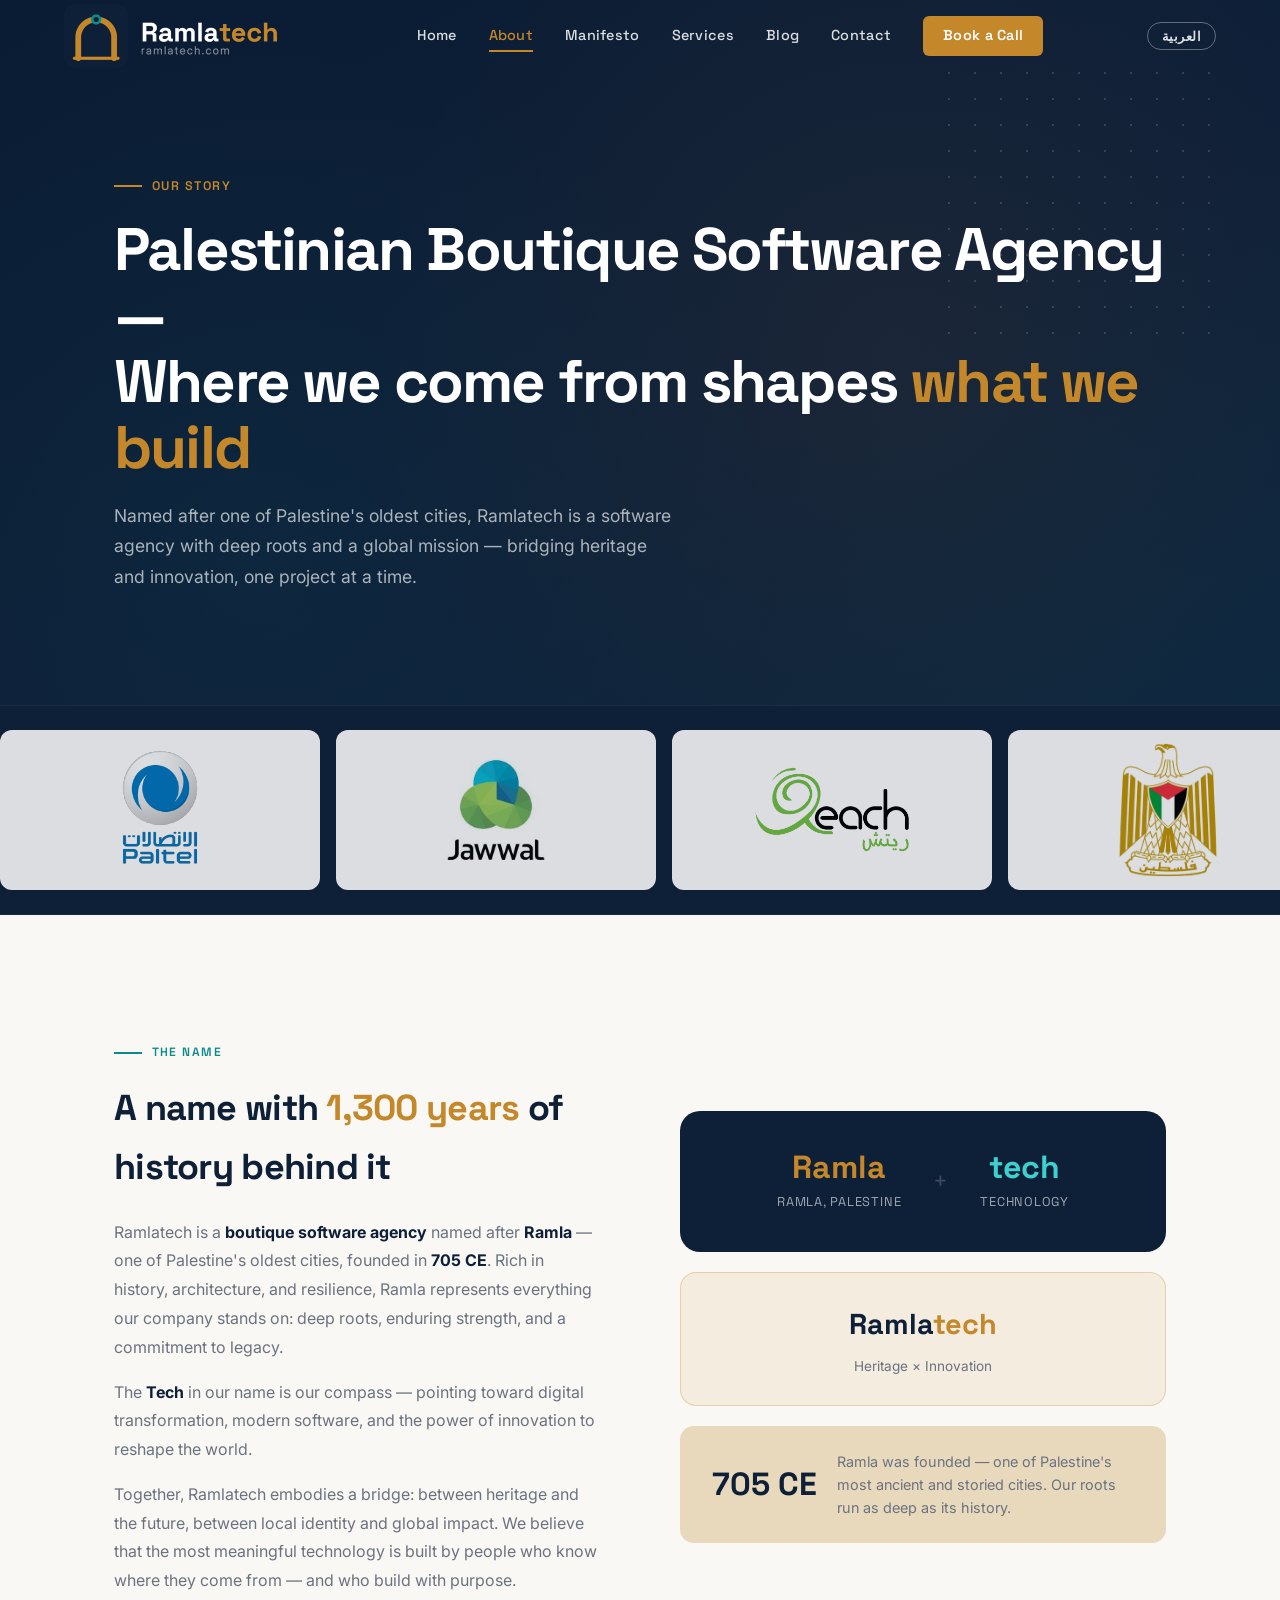
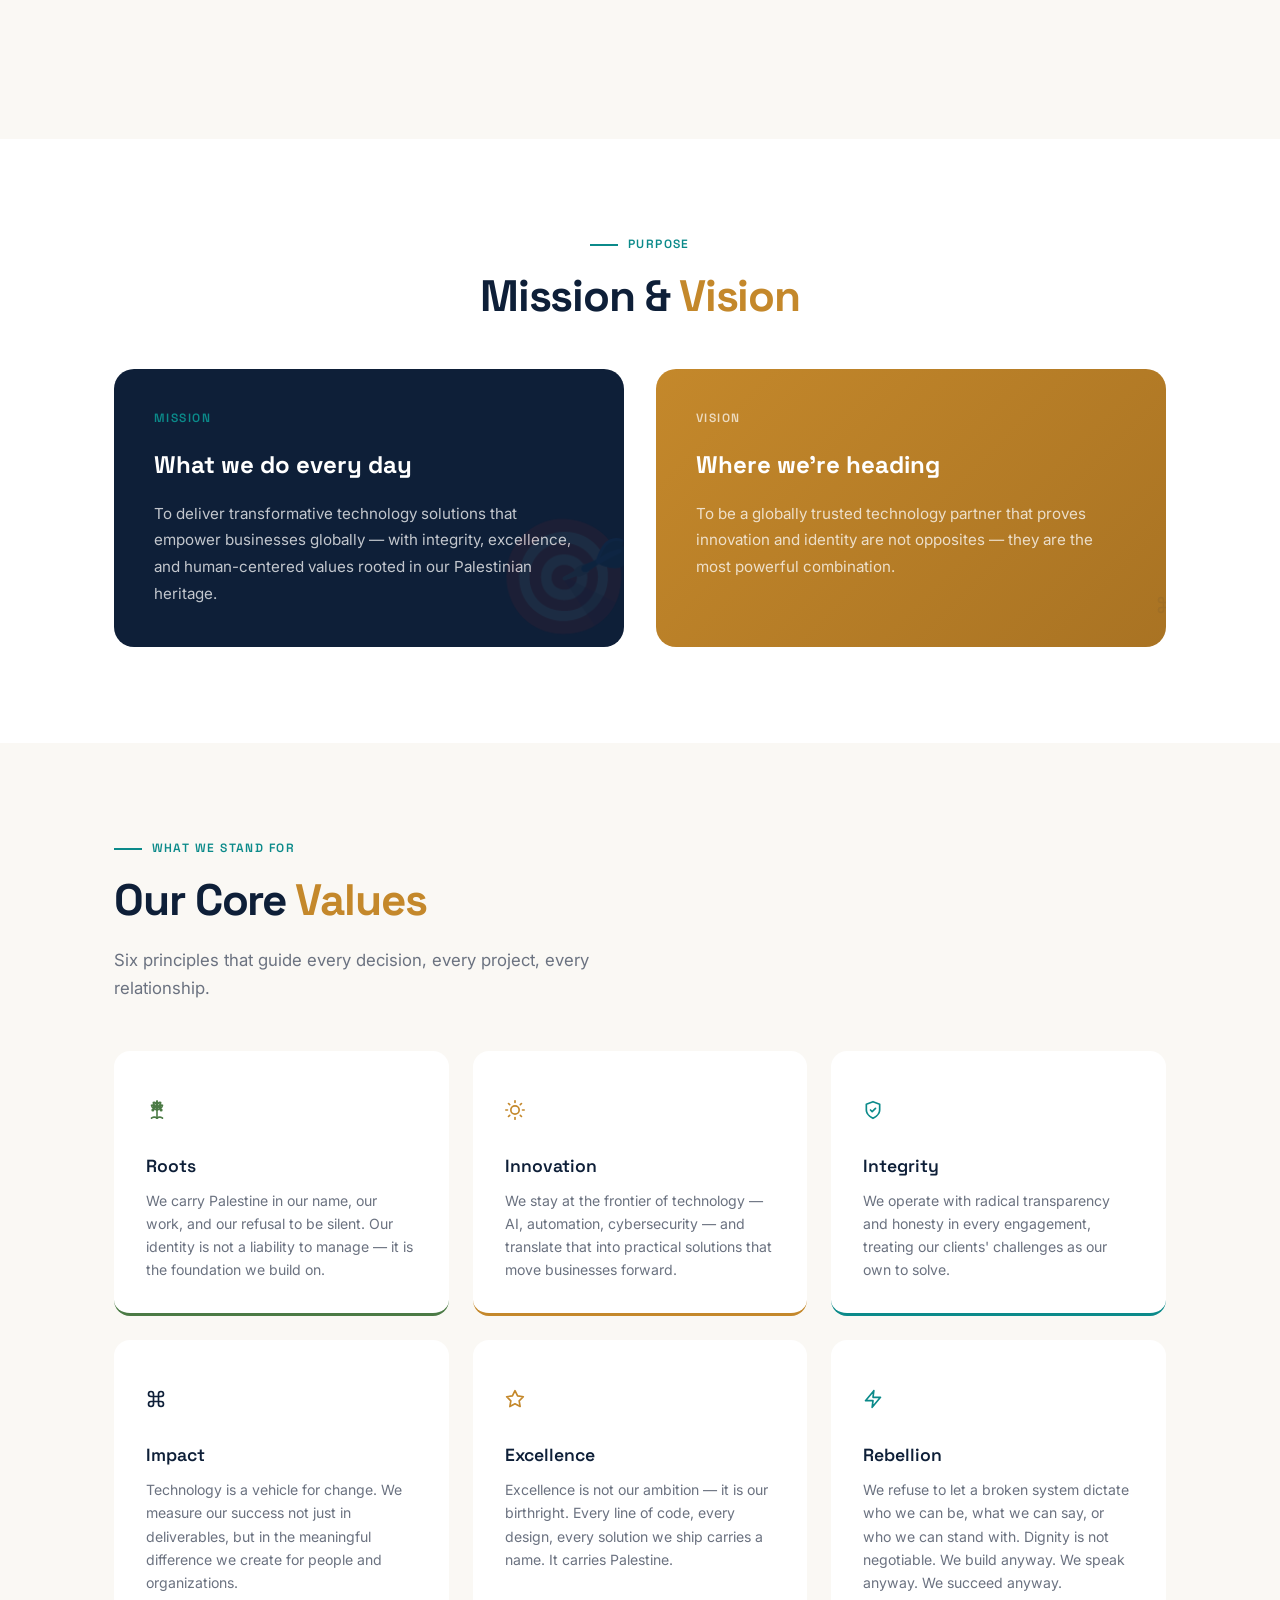
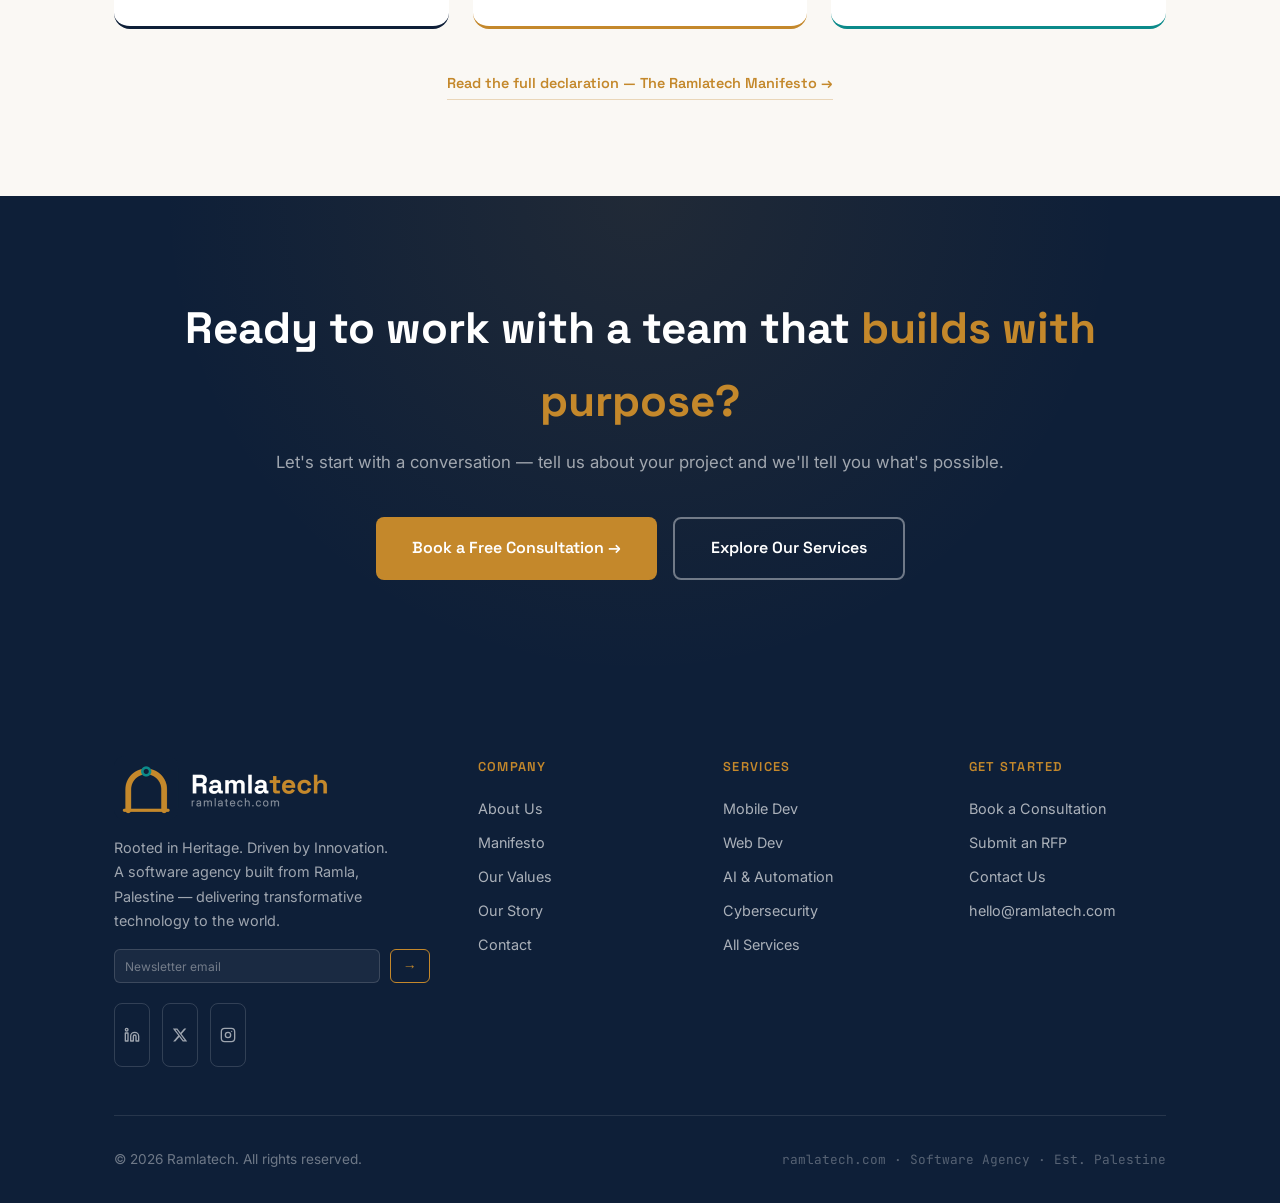
==== commit 04bd2b67: "feat: add manifesto page and align values with Palestinian identity - Add /manifesto.html — Unapolog" ====
--- a/about.html
+++ b/about.html
@@ -27,6 +27,30 @@
 <meta name="twitter:title" content="About Ramlatech — Our Story & Team" />
 <meta name="twitter:description" content="A boutique software agency rooted in Ramla, Palestine, delivering transformative technology worldwide." />
 <meta name="twitter:image" content="https://ramlatech.com/assets/logo-navy.png" />
+<!-- Structured Data -->
+<script type="application/ld+json">
+{
+  "@context": "https://schema.org",
+  "@type": "AboutPage",
+  "url": "https://ramlatech.com/about.html",
+  "name": "About Ramlatech",
+  "description": "Learn about Ramlatech — a boutique software agency rooted in Ramla, Palestine, delivering transformative technology to clients across the Levant, GCC, USA, and Canada.",
+  "mainEntity": {
+    "@type": "Organization",
+    "name": "Ramlatech",
+    "url": "https://ramlatech.com",
+    "logo": "https://ramlatech.com/assets/logo-navy.png",
+    "foundingLocation": "Ramla, Palestine",
+    "slogan": "Rooted in Heritage. Driven by Innovation.",
+    "email": "hello@ramlatech.com",
+    "sameAs": [
+      "https://www.linkedin.com/company/ramlatech",
+      "https://x.com/ramlatech",
+      "https://www.instagram.com/ramlatech"
+    ]
+  }
+}
+</script>
 <link rel="icon" type="image/png" href="assets/mark-navy.png" />
 <link rel="preconnect" href="https://fonts.googleapis.com" />
 <link rel="preconnect" href="https://fonts.gstatic.com" crossorigin />
@@ -78,6 +102,7 @@
 .value-card:nth-child(3) { border-bottom-color: var(--teal); }
 .value-card:nth-child(4) { border-bottom-color: var(--navy); }
 .value-card:nth-child(5) { border-bottom-color: var(--gold); }
+.value-card:nth-child(6) { border-bottom-color: var(--teal); }
 .value-icon { font-size: 2rem; margin-bottom: 1rem; }
 .value-card h3 { font-family: var(--font-display); font-size: 1.1rem; font-weight: 600; color: var(--navy); margin-bottom: 0.5rem; }
 .value-card p { font-size: 0.88rem; color: var(--stone); line-height: 1.65; }
@@ -111,6 +136,7 @@
   <div class="nav-links">
     <a href="index.html" data-i18n="nav.home">Home</a>
     <a href="about.html" data-i18n="nav.about">About</a>
+    <a href="manifesto.html">Manifesto</a>
     <a href="services.html" data-i18n="nav.services">Services</a>
     <a href="blog.html" data-i18n="nav.blog">Blog</a>
     <a href="contact.html" data-i18n="nav.contact">Contact</a>
@@ -222,14 +248,18 @@
     <div class="reveal">
       <div class="section-label" data-i18n="abt.val.label">What We Stand For</div>
       <h2 class="section-title" data-i18n-html="abt.val.title">Our Core <span>Values</span></h2>
-      <p class="section-sub" data-i18n="abt.val.sub">Five principles that guide every decision, every project, every relationship.</p>
+      <p class="section-sub" data-i18n="abt.val.sub">Six principles that guide every decision, every project, every relationship.</p>
     </div>
     <div class="values-grid">
-      <div class="value-card reveal reveal-d1"><div class="value-icon"><svg width="22" height="22" viewBox="0 0 24 24" fill="none" stroke="#4B7A45" stroke-width="1.75" stroke-linecap="round" stroke-linejoin="round"><line x1="12" y1="22" x2="12" y2="13"/><path d="M12 22 C10 20 7 21 6 22"/><path d="M12 22 C14 20 17 21 18 22"/><path d="M12 13 C12 13 7 12 6 8 C9 7 11 9 12 13z"/><path d="M12 13 C12 13 17 12 18 8 C15 7 13 9 12 13z"/><path d="M12 10 C12 10 8 8 8 5 C10 4 12 7 12 10z"/><path d="M12 10 C12 10 16 8 16 5 C14 4 12 7 12 10z"/><path d="M12 7 C11 5 12 3 12 3 C12 3 13 5 12 7z"/><circle cx="9" cy="10" r="1" fill="#4B7A45"/><circle cx="15" cy="10" r="1" fill="#4B7A45"/><circle cx="7.5" cy="13" r="0.8" fill="#4B7A45"/><circle cx="16.5" cy="13" r="0.8" fill="#4B7A45"/></svg></div><h3 data-i18n="abt.v1.h3">Roots</h3><p data-i18n="abt.v1.p">We are proudly rooted in Ramla, Palestine. Our origins are not just geography — they are the foundation of our identity and the source of our strength.</p></div>
+      <div class="value-card reveal reveal-d1"><div class="value-icon"><svg width="22" height="22" viewBox="0 0 24 24" fill="none" stroke="#4B7A45" stroke-width="1.75" stroke-linecap="round" stroke-linejoin="round"><line x1="12" y1="22" x2="12" y2="13"/><path d="M12 22 C10 20 7 21 6 22"/><path d="M12 22 C14 20 17 21 18 22"/><path d="M12 13 C12 13 7 12 6 8 C9 7 11 9 12 13z"/><path d="M12 13 C12 13 17 12 18 8 C15 7 13 9 12 13z"/><path d="M12 10 C12 10 8 8 8 5 C10 4 12 7 12 10z"/><path d="M12 10 C12 10 16 8 16 5 C14 4 12 7 12 10z"/><path d="M12 7 C11 5 12 3 12 3 C12 3 13 5 12 7z"/><circle cx="9" cy="10" r="1" fill="#4B7A45"/><circle cx="15" cy="10" r="1" fill="#4B7A45"/><circle cx="7.5" cy="13" r="0.8" fill="#4B7A45"/><circle cx="16.5" cy="13" r="0.8" fill="#4B7A45"/></svg></div><h3 data-i18n="abt.v1.h3">Roots</h3><p data-i18n="abt.v1.p">We carry Palestine in our name, our work, and our refusal to be silent. Our identity is not a liability to manage — it is the foundation we build on.</p></div>
       <div class="value-card reveal reveal-d2"><div class="value-icon"><svg width="20" height="20" viewBox="0 0 24 24" fill="none" stroke="#C4882B" stroke-width="2" stroke-linecap="round" stroke-linejoin="round"><circle cx="12" cy="12" r="5"/><line x1="12" y1="1" x2="12" y2="3"/><line x1="12" y1="21" x2="12" y2="23"/><line x1="4.22" y1="4.22" x2="5.64" y2="5.64"/><line x1="18.36" y1="18.36" x2="19.78" y2="19.78"/><line x1="1" y1="12" x2="3" y2="12"/><line x1="21" y1="12" x2="23" y2="12"/><line x1="4.22" y1="19.78" x2="5.64" y2="18.36"/><line x1="18.36" y1="5.64" x2="19.78" y2="4.22"/></svg></div><h3 data-i18n="abt.v2.h3">Innovation</h3><p data-i18n="abt.v2.p">We stay at the frontier of technology — AI, automation, cybersecurity — and translate that into practical solutions that move businesses forward.</p></div>
       <div class="value-card reveal reveal-d3"><div class="value-icon"><svg width="20" height="20" viewBox="0 0 24 24" fill="none" stroke="#0B8A8A" stroke-width="2" stroke-linecap="round" stroke-linejoin="round"><path d="M12 22s8-4 8-10V5l-8-3-8 3v7c0 6 8 10 8 10z"/><polyline points="9 12 11 14 15 10"/></svg></div><h3 data-i18n="abt.v3.h3">Integrity</h3><p data-i18n="abt.v3.p">We operate with radical transparency and honesty in every engagement, treating our clients' challenges as our own to solve.</p></div>
       <div class="value-card reveal reveal-d1"><div class="value-icon"><svg width="20" height="20" viewBox="0 0 24 24" fill="none" stroke="#0E1F38" stroke-width="2" stroke-linecap="round" stroke-linejoin="round"><path d="M18 3a3 3 0 0 0-3 3v12a3 3 0 0 0 3 3 3 3 0 0 0 3-3 3 3 0 0 0-3-3H6a3 3 0 0 0-3 3 3 3 0 0 0 3 3 3 3 0 0 0 3-3V6a3 3 0 0 0-3-3 3 3 0 0 0-3 3 3 3 0 0 0 3 3h12a3 3 0 0 0 3-3 3 3 0 0 0-3-3z"/></svg></div><h3 data-i18n="abt.v4.h3">Impact</h3><p data-i18n="abt.v4.p">Technology is a vehicle for change. We measure our success not just in deliverables, but in the meaningful difference we create for people and organizations.</p></div>
-      <div class="value-card reveal reveal-d2"><div class="value-icon"><svg width="20" height="20" viewBox="0 0 24 24" fill="none" stroke="#C4882B" stroke-width="2" stroke-linecap="round" stroke-linejoin="round"><polygon points="12 2 15.09 8.26 22 9.27 17 14.14 18.18 21.02 12 17.77 5.82 21.02 7 14.14 2 9.27 8.91 8.26 12 2"/></svg></div><h3 data-i18n="abt.v5.h3">Excellence</h3><p data-i18n="abt.v5.p">We hold ourselves to the highest standards of quality in engineering, design, and communication. Good enough is never good enough for us.</p></div>
+      <div class="value-card reveal reveal-d2"><div class="value-icon"><svg width="20" height="20" viewBox="0 0 24 24" fill="none" stroke="#C4882B" stroke-width="2" stroke-linecap="round" stroke-linejoin="round"><polygon points="12 2 15.09 8.26 22 9.27 17 14.14 18.18 21.02 12 17.77 5.82 21.02 7 14.14 2 9.27 8.91 8.26 12 2"/></svg></div><h3 data-i18n="abt.v5.h3">Excellence</h3><p data-i18n="abt.v5.p">Excellence is not our ambition — it is our birthright. Every line of code, every design, every solution we ship carries a name. It carries Palestine.</p></div>
+      <div class="value-card reveal reveal-d3"><div class="value-icon"><svg width="20" height="20" viewBox="0 0 24 24" fill="none" stroke="#0B8A8A" stroke-width="2" stroke-linecap="round" stroke-linejoin="round"><polyline points="13 2 3 14 12 14 11 22 21 10 12 10 13 2"/></svg></div><h3 data-i18n="abt.v6.h3">Rebellion</h3><p data-i18n="abt.v6.p">We refuse to let a broken system dictate who we can be, what we can say, or who we can stand with. Dignity is not negotiable. We build anyway. We speak anyway. We succeed anyway.</p></div>
+    </div>
+    <div style="text-align:center;margin-top:2.5rem;" class="reveal">
+      <a href="manifesto.html" style="font-family:var(--font-display);font-size:0.9rem;font-weight:600;color:var(--gold);display:inline-flex;align-items:center;gap:0.4rem;border-bottom:1px solid rgba(196,136,43,0.3);padding-bottom:0.2rem;transition:gap 0.2s,border-color 0.2s;" onmouseover="this.style.gap='0.7rem';this.style.borderColor='var(--gold)'" onmouseout="this.style.gap='0.4rem';this.style.borderColor='rgba(196,136,43,0.3)'">Read the full declaration — The Ramlatech Manifesto →</a>
     </div>
   </div>
 </section>
@@ -271,7 +301,7 @@
   </a>
 </div>
       </div>
-      <div class="footer-col"><h4 data-i18n="footer.company">Company</h4><a href="about.html" data-i18n="footer.about_us">About Us</a><a href="about.html#values" data-i18n="footer.our_values">Our Values</a><a href="about.html#story" data-i18n="footer.our_story">Our Story</a><a href="contact.html" data-i18n="footer.f_contact">Contact</a></div>
+      <div class="footer-col"><h4 data-i18n="footer.company">Company</h4><a href="about.html" data-i18n="footer.about_us">About Us</a><a href="manifesto.html">Manifesto</a><a href="about.html#values" data-i18n="footer.our_values">Our Values</a><a href="about.html#story" data-i18n="footer.our_story">Our Story</a><a href="contact.html" data-i18n="footer.f_contact">Contact</a></div>
       <div class="footer-col"><h4 data-i18n="footer.services">Services</h4><a href="services.html#mobile" data-i18n="footer.mobile_dev">Mobile Dev</a><a href="services.html#web" data-i18n="footer.web_dev">Web Dev</a><a href="services.html#ai" data-i18n="footer.ai">AI & Automation</a><a href="services.html#security" data-i18n="footer.security">Cybersecurity</a><a href="services.html" data-i18n="footer.all_svcs">All Services</a></div>
       <div class="footer-col"><h4 data-i18n="footer.get_started">Get Started</h4><a href="contact.html#book" data-i18n="footer.book_cons">Book a Consultation</a><a href="contact.html#rfp" data-i18n="footer.submit_rfp">Submit an RFP</a><a href="contact.html" data-i18n="footer.contact_us">Contact Us</a><a href="mailto:hello@ramlatech.com">hello@ramlatech.com</a></div>
     </div>
--- a/main.css
+++ b/main.css
@@ -1 +1,437 @@
-:root{--navy:#0E1F38;--gold:#C4882B;--teal:#0B8A8A;--olive:#4B7A45;--sand:#E8D9BC;--ink:#1A1A2E;--stone:#6B7280;--pearl:#FAF8F4;--white:#FFFFFF;--font-display:'Space Grotesk',sans-serif;--font-body:'Inter',sans-serif;--font-mono:'JetBrains Mono',monospace;--ease:cubic-bezier(0.4, 0, 0.2, 1)}*,::after,::before{box-sizing:border-box;margin:0;padding:0}html{scroll-behavior:smooth}body{font-family:var(--font-body);color:var(--ink);background:var(--pearl);line-height:1.65;overflow-x:hidden;-webkit-font-smoothing:antialiased}img{max-width:100%;display:block}a{text-decoration:none;color:inherit}ul{list-style:none}nav{position:fixed;top:0;left:0;right:0;z-index:100;padding:0 5%;height:72px;display:flex;align-items:center;justify-content:space-between;background:rgba(14,31,56,0);transition:background .4s var(--ease),box-shadow .4s var(--ease)}nav.scrolled{background:rgba(14,31,56,.97);backdrop-filter:blur(16px);box-shadow:0 2px 24px rgba(0,0,0,.18)}.nav-logo img{height:64px;width:auto}.nav-links{display:flex;align-items:center;gap:2rem}.nav-links a{font-family:var(--font-display);font-size:.9rem;font-weight:500;color:rgba(255,255,255,.85);letter-spacing:.02em;transition:color .2s;position:relative}.nav-links a::after{content:'';position:absolute;bottom:-4px;left:0;right:0;height:2px;background:var(--gold);transform:scaleX(0);transition:transform .25s var(--ease)}.nav-links a:hover{color:var(--gold)}.nav-links a:hover::after{transform:scaleX(1)}.nav-links a.active{color:var(--gold)}.nav-links a.active::after{transform:scaleX(1)}.nav-cta{background:var(--gold)!important;color:var(--white)!important;padding:.5rem 1.25rem;border-radius:6px;font-weight:600!important}.nav-cta::after{display:none!important}.nav-cta:hover{background:#a97323!important}.nav-burger{display:none;flex-direction:column;gap:5px;cursor:pointer;padding:4px}.nav-burger span{width:24px;height:2px;background:#fff;border-radius:2px;transition:.3s;display:block}.btn{display:inline-flex;align-items:center;gap:.5rem;font-family:var(--font-display);font-weight:600;font-size:.95rem;padding:.85rem 1.75rem;border-radius:8px;border:none;cursor:pointer;transition:all .25s var(--ease);white-space:nowrap}.btn-primary{background:var(--gold);color:var(--white)}.btn-primary:hover{background:#a97323;transform:translateY(-2px);box-shadow:0 8px 24px rgba(196,136,43,.35)}.btn-secondary{background:0 0;color:var(--white);border:2px solid rgba(255,255,255,.4)}.btn-secondary:hover{border-color:var(--white);background:rgba(255,255,255,.08);transform:translateY(-2px)}.btn-teal{background:var(--teal);color:var(--white)}.btn-teal:hover{background:#097474;transform:translateY(-2px)}.btn-outline-navy{background:0 0;color:var(--navy);border:2px solid var(--navy)}.btn-outline-navy:hover{background:var(--navy);color:var(--white);transform:translateY(-2px)}.btn-lg{padding:1rem 2.25rem;font-size:1rem}section{position:relative}.container{max-width:1180px;margin:0 auto;padding:0 5%}.section-pad{padding:6rem 0}.section-pad-lg{padding:8rem 0}.section-label{font-family:var(--font-display);font-size:.75rem;font-weight:600;letter-spacing:.12em;text-transform:uppercase;color:var(--teal);margin-bottom:1rem;display:flex;align-items:center;gap:.6rem}.section-label::before{content:'';width:28px;height:2px;background:var(--teal);display:inline-block}.section-title{font-family:var(--font-display);font-size:clamp(1.9rem, 3.5vw, 2.75rem);font-weight:700;color:var(--navy);letter-spacing:-.025em;line-height:1.15;margin-bottom:1.25rem}.section-title span{color:var(--gold)}.section-sub{font-size:1.05rem;color:var(--stone);max-width:560px;line-height:1.7}.card{background:var(--white);border-radius:16px;padding:2rem;box-shadow:0 4px 24px rgba(14,31,56,.07);transition:transform .3s var(--ease),box-shadow .3s var(--ease)}.card:hover{transform:translateY(-6px);box-shadow:0 16px 48px rgba(14,31,56,.13)}.grid-2{display:grid;grid-template-columns:repeat(2,1fr);gap:2rem}.grid-3{display:grid;grid-template-columns:repeat(3,1fr);gap:2rem}footer{background:var(--navy);color:rgba(255,255,255,.75);padding:5rem 0 2rem}.footer-grid{display:grid;grid-template-columns:1.6fr 1fr 1fr 1fr;gap:3rem;padding-bottom:3rem;border-bottom:1px solid rgba(255,255,255,.1)}.footer-brand p{margin-top:1rem;font-size:.9rem;line-height:1.7;color:rgba(255,255,255,.6);max-width:280px}.footer-col h4{font-family:var(--font-display);font-size:.8rem;font-weight:600;letter-spacing:.1em;text-transform:uppercase;color:var(--gold);margin-bottom:1.25rem}.footer-col a{display:block;font-size:.9rem;color:rgba(255,255,255,.65);margin-bottom:.65rem;transition:color .2s}.footer-col a:hover{color:var(--white)}.act-plus-bar{padding:1.1rem 0;display:flex;align-items:center;justify-content:center;gap:.75rem}.act-plus-logo-img{height:55px;width:auto;flex-shrink:0;opacity:.75}.act-plus-text{font-size:.78rem;color:rgba(255,255,255,.28);font-family:var(--font-body)}.act-plus-text strong{color:rgba(255,255,255,.4);font-weight:500}.act-trust-inline{margin-top:2.25rem;padding-top:1.5rem;border-top:1px solid rgba(14,31,56,.09);display:flex;align-items:center;gap:.6rem;flex-wrap:wrap}.act-trust-inline-label{font-family:var(--font-display);font-size:.75rem;font-weight:500;color:var(--stone)}.act-trust-inline-logo{height:44px;width:auto;flex-shrink:0}.act-trust-inline-name{font-family:var(--font-display);font-size:.82rem;font-weight:700;color:var(--navy)}.act-trust-inline-sep{color:var(--stone);font-size:.75rem}.act-trust-inline-desc{font-size:.78rem;color:var(--stone);line-height:1.5}.act-trust-v4{margin-top:2.25rem;background:var(--sand);border-radius:100px;padding:.65rem 1.25rem;display:flex;align-items:center;gap:.85rem}.atv4-logo{height:24px;width:auto;flex-shrink:0}.atv4-divider{width:1px;height:20px;background:rgba(14,31,56,.15);flex-shrink:0}.atv4-text{font-family:var(--font-display);font-size:.8rem;color:var(--navy);line-height:1.5}.atv4-text strong{font-weight:700}.act-trust-v5{margin-top:2.25rem;border-radius:12px;overflow:hidden;border:1px solid rgba(14,31,56,.09);display:flex}.atv5-aside{background:var(--navy);width:72px;flex-shrink:0;display:flex;align-items:center;justify-content:center;padding:1rem 0}.atv5-aside img{height:36px;width:auto}.atv5-body{padding:.9rem 1.1rem;background:var(--pearl);flex:1}.atv5-company{font-family:var(--font-display);font-size:.85rem;font-weight:700;color:var(--navy);margin-bottom:.3rem}.atv5-desc{font-size:.8rem;color:var(--stone);line-height:1.6;margin:0}.act-trust-v3{margin-top:2.25rem;background:var(--white);border-radius:12px;padding:1.1rem 1.25rem;box-shadow:0 2px 16px rgba(14,31,56,.08);border:1px solid rgba(14,31,56,.06)}.atv3-inner{display:flex;align-items:flex-start;gap:1rem}.atv3-logo{height:32px;width:auto;flex-shrink:0;margin-top:.15rem}.atv3-company{font-family:var(--font-display);font-size:.88rem;font-weight:700;color:var(--navy);margin-bottom:.3rem;display:flex;align-items:center;gap:.45rem}.atv3-company::before{content:'';width:7px;height:7px;border-radius:50%;background:var(--teal);flex-shrink:0}.atv3-desc{font-size:.81rem;color:var(--stone);line-height:1.65;margin:0}.footer-bottom{padding-top:2rem;display:flex;align-items:center;justify-content:space-between;font-size:.85rem;color:rgba(255,255,255,.4)}.footer-social{display:flex;gap:.75rem}.footer-social a{width:36px;height:64px;border-radius:8px;border:1px solid rgba(255,255,255,.15);display:flex;align-items:center;justify-content:center;color:rgba(255,255,255,.6);transition:all .2s}.footer-social a:hover{border-color:var(--gold);color:var(--gold)}.tag{display:inline-flex;align-items:center;font-family:var(--font-display);font-size:.75rem;font-weight:600;letter-spacing:.06em;padding:.3rem .75rem;border-radius:100px;background:rgba(11,138,138,.1);color:var(--teal)}.form-group{margin-bottom:1.25rem}.form-group label{display:block;font-family:var(--font-display);font-size:.85rem;font-weight:500;color:var(--navy);margin-bottom:.5rem}.form-group input,.form-group select,.form-group textarea{width:100%;padding:.85rem 1rem;border:1.5px solid rgba(14,31,56,.15);border-radius:8px;font-family:var(--font-body);font-size:.95rem;color:var(--ink);background:var(--white);transition:border-color .2s,box-shadow .2s;outline:0}.form-group input:focus,.form-group select:focus,.form-group textarea:focus{border-color:var(--teal);box-shadow:0 0 0 3px rgba(11,138,138,.12)}.form-group textarea{min-height:130px;resize:vertical}@keyframes fadeUp{from{opacity:0;transform:translateY(28px)}to{opacity:1;transform:translateY(0)}}@keyframes floatY{0%,100%{transform:translateY(0)}50%{transform:translateY(-12px)}}.anim-up{animation:fadeUp .7s var(--ease) both}.anim-up-d1{animation-delay:.1s}.anim-up-d2{animation-delay:.2s}.anim-up-d3{animation-delay:.3s}.anim-up-d4{animation-delay:.4s}.reveal{opacity:0;transform:translateY(32px);transition:opacity .7s var(--ease),transform .7s var(--ease)}.reveal.visible{opacity:1;transform:translateY(0)}.reveal-d1{transition-delay:0.1s}.reveal-d2{transition-delay:0.2s}.reveal-d3{transition-delay:0.3s}.reveal-d4{transition-delay:0.4s}@media (max-width:900px){.footer-grid{grid-template-columns:1fr 1fr}}@media (max-width:640px){.grid-2,.grid-3{grid-template-columns:1fr}.section-pad{padding:4rem 0}.section-pad-lg{padding:5rem 0}.nav-links{display:none}.nav-burger{display:flex}.nav-links.open{display:flex;flex-direction:column;position:fixed;top:72px;left:0;right:0;bottom:0;background:var(--navy);padding:2rem 5%;gap:1.5rem;align-items:flex-start;z-index:99}.nav-links.open a{font-size:1.25rem;color:rgba(255,255,255,.85)}.footer-grid{grid-template-columns:1fr;gap:2rem}.footer-bottom{flex-direction:column;gap:1rem;text-align:center}}.newsletter-band{background:var(--navy);padding:56px 0;position:relative;overflow:hidden}.newsletter-grid{display:grid;grid-template-columns:1fr 1fr;gap:4rem;align-items:center}.newsletter-eyebrow{font-family:var(--font-display);font-size:11px;font-weight:500;letter-spacing:.18em;text-transform:uppercase;color:var(--gold);margin-bottom:1rem}.newsletter-h2{font-family:var(--font-display);font-size:32px;font-weight:500;color:var(--pearl);letter-spacing:-.02em;line-height:1.2;margin-bottom:1rem}.newsletter-h2 span{color:var(--gold)}.newsletter-p{font-size:15px;color:rgba(250,248,244,.7);max-width:420px;line-height:1.7}.newsletter-input-wrap{display:flex;gap:8px;background:rgba(250,248,244,.06);border:.5px solid rgba(196,136,43,.3);border-radius:10px;padding:8px}.newsletter-input{flex:1;background:0 0;border:none;color:var(--pearl);font-family:var(--font-body);font-size:14px;padding:10px 12px;outline:0}.newsletter-input::placeholder{color:rgba(250,248,244,.4)}.newsletter-input:focus{outline:2px solid var(--gold);outline-offset:2px;border-radius:6px}.newsletter-btn{background:var(--gold);color:var(--navy);border:none;border-radius:6px;padding:10px 18px;font-family:var(--font-display);font-size:13px;font-weight:500;cursor:pointer;white-space:nowrap;transition:background .2s}.newsletter-btn:hover{background:#a97323}.newsletter-helper{font-size:11px;color:rgba(250,248,244,.45);margin-top:8px}.newsletter-success{font-size:14px;color:rgba(250,248,244,.85);padding:20px 0;display:none}.footer-nl-form{display:flex;gap:10px;margin-top:1rem}.footer-nl-input{flex:1;background:rgba(250,248,244,.05);border:.5px solid rgba(250,248,244,.15);border-radius:6px;color:var(--pearl);font-family:var(--font-body);font-size:12px;padding:8px 10px;outline:0;min-width:0}.footer-nl-input::placeholder{color:rgba(250,248,244,.4)}.footer-nl-input:focus{outline:2px solid var(--gold);outline-offset:2px}.footer-nl-btn{background:0 0;color:var(--gold);border:.5px solid var(--gold);border-radius:6px;padding:8px 12px;cursor:pointer;font-size:14px;transition:all .2s;flex-shrink:0}.footer-nl-btn:hover{background:rgba(196,136,43,.1)}.footer-nl-success{font-size:12px;color:rgba(250,248,244,.7);margin-top:.75rem;display:none}.sr-only{position:absolute;width:1px;height:1px;padding:0;margin:-1px;overflow:hidden;clip:rect(0,0,0,0);white-space:nowrap;border:0}@media (max-width:768px){.newsletter-grid{grid-template-columns:1fr;gap:2rem}}[lang=ar]{--font-display:'Cairo',sans-serif;--font-body:'Cairo',sans-serif}.lang-toggle{background:0 0;border:1.5px solid rgba(255,255,255,.35);color:rgba(255,255,255,.85);font-family:var(--font-display);font-size:.8rem;font-weight:600;letter-spacing:.04em;padding:.3rem .85rem;border-radius:100px;cursor:pointer;transition:border-color .2s,color .2s;flex-shrink:0}.lang-toggle:hover{border-color:var(--gold);color:var(--gold)}[dir=rtl] .section-label::before{margin-right:0;margin-left:.6rem}[dir=rtl] .eyebrow::before{margin-right:0;margin-left:.6rem}[dir=rtl] .nav-links a::after{left:auto;right:0}[dir=rtl] .nav-links.open{align-items:flex-end}[dir=rtl] .service-layout.reverse{direction:ltr}[dir=rtl] .service-layout.reverse>*{direction:rtl}[dir=rtl] .ticker-inner{direction:ltr}[dir=rtl] .clients-carousel{direction:ltr}[dir=rtl] .clients-track{direction:ltr}[dir=rtl] .footer-bottom{flex-direction:row-reverse}[dir=rtl] .footer-bottom{flex-direction:row}[dir=rtl] .footer-bottom{justify-content:space-between}[dir=rtl] .card-label,[dir=rtl] .code-line,[dir=rtl] .hero-card-main,[dir=rtl] .service-visual .label,[dir=rtl] .sv-tags{direction:ltr;text-align:left}[dir=rtl] .service-visual .main-stat,[dir=rtl] .service-visual .sub-stat{direction:ltr;text-align:left}[dir=rtl] .why-mini-stat div[style*=font-mono]{direction:ltr;text-align:left}[dir=rtl] .name-anatomy{direction:ltr}[dir=rtl] .newsletter-input-wrap{direction:rtl}[dir=rtl] .footer-nl-form{direction:rtl}[dir=rtl] .service-check{flex-direction:row-reverse;justify-content:flex-end}[dir=rtl] .faq-q{flex-direction:row-reverse}[lang=ar] .hero h1,[lang=ar] .page-hero h1{line-height:1.4;letter-spacing:0}+:root{--navy:#0E1F38;--gold:#C4882B;--teal:#0B8A8A;--olive:#4B7A45;--sand:#E8D9BC;--ink:#1A1A2E;--stone:#6B7280;--pearl:#FAF8F4;--white:#FFFFFF;--font-display:'Space Grotesk',sans-serif;--font-body:'Inter',sans-serif;--font-mono:'JetBrains Mono',monospace;--ease:cubic-bezier(0.4, 0, 0.2, 1)}*,::after,::before{box-sizing:border-box;margin:0;padding:0}html{scroll-behavior:smooth}body{font-family:var(--font-body);color:var(--ink);background:var(--pearl);line-height:1.65;overflow-x:hidden;-webkit-font-smoothing:antialiased}img{max-width:100%;display:block}a{text-decoration:none;color:inherit}ul{list-style:none}nav{position:fixed;top:0;left:0;right:0;z-index:100;padding:0 5%;height:72px;display:flex;align-items:center;justify-content:space-between;background:rgba(14,31,56,0);transition:background .4s var(--ease),box-shadow .4s var(--ease)}nav.scrolled{background:rgba(14,31,56,.97);backdrop-filter:blur(16px);box-shadow:0 2px 24px rgba(0,0,0,.18)}.nav-logo img{height:64px;width:auto}.nav-links{display:flex;align-items:center;gap:2rem}.nav-links a{font-family:var(--font-display);font-size:.9rem;font-weight:500;color:rgba(255,255,255,.85);letter-spacing:.02em;transition:color .2s;position:relative}.nav-links a::after{content:'';position:absolute;bottom:-4px;left:0;right:0;height:2px;background:var(--gold);transform:scaleX(0);transition:transform .25s var(--ease)}.nav-links a:hover{color:var(--gold)}.nav-links a:hover::after{transform:scaleX(1)}.nav-links a.active{color:var(--gold)}.nav-links a.active::after{transform:scaleX(1)}.nav-cta{background:var(--gold)!important;color:var(--white)!important;padding:.5rem 1.25rem;border-radius:6px;font-weight:600!important}.nav-cta::after{display:none!important}.nav-cta:hover{background:#a97323!important}.nav-burger{display:none;flex-direction:column;gap:5px;cursor:pointer;padding:4px}.nav-burger span{width:24px;height:2px;background:#fff;border-radius:2px;transition:.3s;display:block}.btn{display:inline-flex;align-items:center;gap:.5rem;font-family:var(--font-display);font-weight:600;font-size:.95rem;padding:.85rem 1.75rem;border-radius:8px;border:none;cursor:pointer;transition:all .25s var(--ease);white-space:nowrap}.btn-primary{background:var(--gold);color:var(--white)}.btn-primary:hover{background:#a97323;transform:translateY(-2px);box-shadow:0 8px 24px rgba(196,136,43,.35)}.btn-secondary{background:0 0;color:var(--white);border:2px solid rgba(255,255,255,.4)}.btn-secondary:hover{border-color:var(--white);background:rgba(255,255,255,.08);transform:translateY(-2px)}.btn-teal{background:var(--teal);color:var(--white)}.btn-teal:hover{background:#097474;transform:translateY(-2px)}.btn-outline-navy{background:0 0;color:var(--navy);border:2px solid var(--navy)}.btn-outline-navy:hover{background:var(--navy);color:var(--white);transform:translateY(-2px)}.btn-lg{padding:1rem 2.25rem;font-size:1rem}section{position:relative}.container{max-width:1180px;margin:0 auto;padding:0 5%}.section-pad{padding:6rem 0}.section-pad-lg{padding:8rem 0}.section-label{font-family:var(--font-display);font-size:.75rem;font-weight:600;letter-spacing:.12em;text-transform:uppercase;color:var(--teal);margin-bottom:1rem;display:flex;align-items:center;gap:.6rem}.section-label::before{content:'';width:28px;height:2px;background:var(--teal);display:inline-block}.section-title{font-family:var(--font-display);font-size:clamp(1.9rem, 3.5vw, 2.75rem);font-weight:700;color:var(--navy);letter-spacing:-.025em;line-height:1.15;margin-bottom:1.25rem}.section-title span{color:var(--gold)}.section-sub{font-size:1.05rem;color:var(--stone);max-width:560px;line-height:1.7}.card{background:var(--white);border-radius:16px;padding:2rem;box-shadow:0 4px 24px rgba(14,31,56,.07);transition:transform .3s var(--ease),box-shadow .3s var(--ease)}.card:hover{transform:translateY(-6px);box-shadow:0 16px 48px rgba(14,31,56,.13)}.grid-2{display:grid;grid-template-columns:repeat(2,1fr);gap:2rem}.grid-3{display:grid;grid-template-columns:repeat(3,1fr);gap:2rem}footer{background:var(--navy);color:rgba(255,255,255,.75);padding:5rem 0 2rem}.footer-grid{display:grid;grid-template-columns:1.6fr 1fr 1fr 1fr;gap:3rem;padding-bottom:3rem;border-bottom:1px solid rgba(255,255,255,.1)}.footer-brand p{margin-top:1rem;font-size:.9rem;line-height:1.7;color:rgba(255,255,255,.6);max-width:280px}.footer-col h4{font-family:var(--font-display);font-size:.8rem;font-weight:600;letter-spacing:.1em;text-transform:uppercase;color:var(--gold);margin-bottom:1.25rem}.footer-col a{display:block;font-size:.9rem;color:rgba(255,255,255,.65);margin-bottom:.65rem;transition:color .2s}.footer-col a:hover{color:var(--white)}.act-plus-bar{padding:1.1rem 0;display:flex;align-items:center;justify-content:center;gap:.75rem}.act-plus-logo-img{height:55px;width:auto;flex-shrink:0;opacity:.75}.act-plus-text{font-size:.78rem;color:rgba(255,255,255,.28);font-family:var(--font-body)}.act-plus-text strong{color:rgba(255,255,255,.4);font-weight:500}.act-trust-inline{margin-top:2.25rem;padding-top:1.5rem;border-top:1px solid rgba(14,31,56,.09);display:flex;align-items:center;gap:.6rem;flex-wrap:wrap}.act-trust-inline-label{font-family:var(--font-display);font-size:.75rem;font-weight:500;color:var(--stone)}.act-trust-inline-logo{height:44px;width:auto;flex-shrink:0}.act-trust-inline-name{font-family:var(--font-display);font-size:.82rem;font-weight:700;color:var(--navy)}.act-trust-inline-sep{color:var(--stone);font-size:.75rem}.act-trust-inline-desc{font-size:.78rem;color:var(--stone);line-height:1.5}.act-trust-v4{margin-top:2.25rem;background:var(--sand);border-radius:100px;padding:.65rem 1.25rem;display:flex;align-items:center;gap:.85rem}.atv4-logo{height:24px;width:auto;flex-shrink:0}.atv4-divider{width:1px;height:20px;background:rgba(14,31,56,.15);flex-shrink:0}.atv4-text{font-family:var(--font-display);font-size:.8rem;color:var(--navy);line-height:1.5}.atv4-text strong{font-weight:700}.act-trust-v5{margin-top:2.25rem;border-radius:12px;overflow:hidden;border:1px solid rgba(14,31,56,.09);display:flex}.atv5-aside{background:var(--navy);width:72px;flex-shrink:0;display:flex;align-items:center;justify-content:center;padding:1rem 0}.atv5-aside img{height:36px;width:auto}.atv5-body{padding:.9rem 1.1rem;background:var(--pearl);flex:1}.atv5-company{font-family:var(--font-display);font-size:.85rem;font-weight:700;color:var(--navy);margin-bottom:.3rem}.atv5-desc{font-size:.8rem;color:var(--stone);line-height:1.6;margin:0}.act-trust-v3{margin-top:2.25rem;background:var(--white);border-radius:12px;padding:1.1rem 1.25rem;box-shadow:0 2px 16px rgba(14,31,56,.08);border:1px solid rgba(14,31,56,.06)}.atv3-inner{display:flex;align-items:flex-start;gap:1rem}.atv3-logo{height:32px;width:auto;flex-shrink:0;margin-top:.15rem}.atv3-company{font-family:var(--font-display);font-size:.88rem;font-weight:700;color:var(--navy);margin-bottom:.3rem;display:flex;align-items:center;gap:.45rem}.atv3-company::before{content:'';width:7px;height:7px;border-radius:50%;background:var(--teal);flex-shrink:0}.atv3-desc{font-size:.81rem;color:var(--stone);line-height:1.65;margin:0}.footer-bottom{padding-top:2rem;display:flex;align-items:center;justify-content:space-between;font-size:.85rem;color:rgba(255,255,255,.4)}.footer-social{display:flex;gap:.75rem}.footer-social a{width:36px;height:64px;border-radius:8px;border:1px solid rgba(255,255,255,.15);display:flex;align-items:center;justify-content:center;color:rgba(255,255,255,.6);transition:all .2s}.footer-social a:hover{border-color:var(--gold);color:var(--gold)}.tag{display:inline-flex;align-items:center;font-family:var(--font-display);font-size:.75rem;font-weight:600;letter-spacing:.06em;padding:.3rem .75rem;border-radius:100px;background:rgba(11,138,138,.1);color:var(--teal)}.form-group{margin-bottom:1.25rem}.form-group label{display:block;font-family:var(--font-display);font-size:.85rem;font-weight:500;color:var(--navy);margin-bottom:.5rem}.form-group input,.form-group select,.form-group textarea{width:100%;padding:.85rem 1rem;border:1.5px solid rgba(14,31,56,.15);border-radius:8px;font-family:var(--font-body);font-size:.95rem;color:var(--ink);background:var(--white);transition:border-color .2s,box-shadow .2s;outline:0}.form-group input:focus,.form-group select:focus,.form-group textarea:focus{border-color:var(--teal);box-shadow:0 0 0 3px rgba(11,138,138,.12)}.form-group textarea{min-height:130px;resize:vertical}@keyframes fadeUp{from{opacity:0;transform:translateY(28px)}to{opacity:1;transform:translateY(0)}}@keyframes floatY{0%,100%{transform:translateY(0)}50%{transform:translateY(-12px)}}.anim-up{animation:fadeUp .7s var(--ease) both}.anim-up-d1{animation-delay:.1s}.anim-up-d2{animation-delay:.2s}.anim-up-d3{animation-delay:.3s}.anim-up-d4{animation-delay:.4s}.reveal{opacity:0;transform:translateY(32px);transition:opacity .7s var(--ease),transform .7s var(--ease)}.reveal.visible{opacity:1;transform:translateY(0)}.reveal-d1{transition-delay:0.1s}.reveal-d2{transition-delay:0.2s}.reveal-d3{transition-delay:0.3s}.reveal-d4{transition-delay:0.4s}@media (max-width:900px){.footer-grid{grid-template-columns:1fr 1fr}}@media (max-width:640px){.grid-2,.grid-3{grid-template-columns:1fr}.section-pad{padding:4rem 0}.section-pad-lg{padding:5rem 0}.nav-links{display:none}.nav-burger{display:flex}.nav-links.open{display:flex;flex-direction:column;position:fixed;top:72px;left:0;right:0;bottom:0;background:var(--navy);padding:2rem 5%;gap:1.5rem;align-items:flex-start;z-index:99}.nav-links.open a{font-size:1.25rem;color:rgba(255,255,255,.85)}.footer-grid{grid-template-columns:1fr;gap:2rem}.footer-bottom{flex-direction:column;gap:1rem;text-align:center}}.newsletter-band{background:var(--navy);padding:56px 0;position:relative;overflow:hidden}.newsletter-grid{display:grid;grid-template-columns:1fr 1fr;gap:4rem;align-items:center}.newsletter-eyebrow{font-family:var(--font-display);font-size:11px;font-weight:500;letter-spacing:.18em;text-transform:uppercase;color:var(--gold);margin-bottom:1rem}.newsletter-h2{font-family:var(--font-display);font-size:32px;font-weight:500;color:var(--pearl);letter-spacing:-.02em;line-height:1.2;margin-bottom:1rem}.newsletter-h2 span{color:var(--gold)}.newsletter-p{font-size:15px;color:rgba(250,248,244,.7);max-width:420px;line-height:1.7}.newsletter-input-wrap{display:flex;gap:8px;background:rgba(250,248,244,.06);border:.5px solid rgba(196,136,43,.3);border-radius:10px;padding:8px}.newsletter-input{flex:1;background:0 0;border:none;color:var(--pearl);font-family:var(--font-body);font-size:14px;padding:10px 12px;outline:0}.newsletter-input::placeholder{color:rgba(250,248,244,.4)}.newsletter-input:focus{outline:2px solid var(--gold);outline-offset:2px;border-radius:6px}.newsletter-btn{background:var(--gold);color:var(--navy);border:none;border-radius:6px;padding:10px 18px;font-family:var(--font-display);font-size:13px;font-weight:500;cursor:pointer;white-space:nowrap;transition:background .2s}.newsletter-btn:hover{background:#a97323}.newsletter-helper{font-size:11px;color:rgba(250,248,244,.45);margin-top:8px}.newsletter-success{font-size:14px;color:rgba(250,248,244,.85);padding:20px 0;display:none}.footer-nl-form{display:flex;gap:10px;margin-top:1rem}.footer-nl-input{flex:1;background:rgba(250,248,244,.05);border:.5px solid rgba(250,248,244,.15);border-radius:6px;color:var(--pearl);font-family:var(--font-body);font-size:12px;padding:8px 10px;outline:0;min-width:0}.footer-nl-input::placeholder{color:rgba(250,248,244,.4)}.footer-nl-input:focus{outline:2px solid var(--gold);outline-offset:2px}.footer-nl-btn{background:0 0;color:var(--gold);border:.5px solid var(--gold);border-radius:6px;padding:8px 12px;cursor:pointer;font-size:14px;transition:all .2s;flex-shrink:0}.footer-nl-btn:hover{background:rgba(196,136,43,.1)}.footer-nl-success{font-size:12px;color:rgba(250,248,244,.7);margin-top:.75rem;display:none}.sr-only{position:absolute;width:1px;height:1px;padding:0;margin:-1px;overflow:hidden;clip:rect(0,0,0,0);white-space:nowrap;border:0}@media (max-width:768px){.newsletter-grid{grid-template-columns:1fr;gap:2rem}}[lang=ar]{--font-display:'Cairo',sans-serif;--font-body:'Cairo',sans-serif}.lang-toggle{background:0 0;border:1.5px solid rgba(255,255,255,.35);color:rgba(255,255,255,.85);font-family:var(--font-display);font-size:.8rem;font-weight:600;letter-spacing:.04em;padding:.3rem .85rem;border-radius:100px;cursor:pointer;transition:border-color .2s,color .2s;flex-shrink:0}.lang-toggle:hover{border-color:var(--gold);color:var(--gold)}[dir=rtl] .section-label::before{margin-right:0;margin-left:.6rem}[dir=rtl] .eyebrow::before{margin-right:0;margin-left:.6rem}[dir=rtl] .nav-links a::after{left:auto;right:0}[dir=rtl] .nav-links.open{align-items:flex-end}[dir=rtl] .service-layout.reverse{direction:ltr}[dir=rtl] .service-layout.reverse>*{direction:rtl}[dir=rtl] .ticker-inner{direction:ltr}[dir=rtl] .clients-carousel{direction:ltr}[dir=rtl] .clients-track{direction:ltr}[dir=rtl] .footer-bottom{flex-direction:row-reverse}[dir=rtl] .footer-bottom{flex-direction:row}[dir=rtl] .footer-bottom{justify-content:space-between}[dir=rtl] .card-label,[dir=rtl] .code-line,[dir=rtl] .hero-card-main,[dir=rtl] .service-visual .label,[dir=rtl] .sv-tags{direction:ltr;text-align:left}[dir=rtl] .service-visual .main-stat,[dir=rtl] .service-visual .sub-stat{direction:ltr;text-align:left}[dir=rtl] .why-mini-stat div[style*=font-mono]{direction:ltr;text-align:left}[dir=rtl] .name-anatomy{direction:ltr}[dir=rtl] .newsletter-input-wrap{direction:rtl}[dir=rtl] .footer-nl-form{direction:rtl}[dir=rtl] .service-check{flex-direction:row-reverse;justify-content:flex-end}[dir=rtl] .faq-q{flex-direction:row-reverse}[lang=ar] .hero h1,[lang=ar] .page-hero h1{line-height:1.4;letter-spacing:0}
+/* ============================================================
+   MANIFESTO PAGE — namespaced under .manifesto-page
+   ============================================================ */
+
+/* ── Hero ── */
+.manifesto-page .mf-hero {
+  min-height: 100vh;
+  background: linear-gradient(160deg, #0a1c33 0%, #0E1F38 50%, #0d2840 80%, #0b3535 100%);
+  display: flex;
+  align-items: center;
+  justify-content: center;
+  position: relative;
+  overflow: hidden;
+  padding-top: 72px;
+}
+.manifesto-page .mf-hero-bg {
+  position: absolute;
+  inset: 0;
+  background-image:
+    radial-gradient(circle at 75% 25%, rgba(196,136,43,0.1) 0%, transparent 50%),
+    radial-gradient(circle at 15% 70%, rgba(11,138,138,0.08) 0%, transparent 45%);
+  pointer-events: none;
+}
+.manifesto-page .mf-arch-deco {
+  position: absolute;
+  top: 8%;
+  right: 4%;
+  width: min(340px, 42vw);
+  height: auto;
+  pointer-events: none;
+  opacity: 0.7;
+}
+.manifesto-page .mf-hero-content {
+  position: relative;
+  z-index: 1;
+  text-align: center;
+  padding: 3rem 5%;
+  max-width: 820px;
+}
+.manifesto-page .mf-eyebrow {
+  font-family: var(--font-mono);
+  font-size: 0.72rem;
+  font-weight: 500;
+  letter-spacing: 0.3em;
+  text-transform: uppercase;
+  color: var(--gold);
+  margin-bottom: 1.5rem;
+}
+.manifesto-page .mf-hero-title {
+  font-family: var(--font-display);
+  font-size: clamp(3rem, 8vw, 6.5rem);
+  font-weight: 600;
+  letter-spacing: -0.03em;
+  line-height: 1.05;
+  margin-bottom: 1.5rem;
+}
+.manifesto-page .mf-hero-white { color: var(--white); font-style: normal; }
+.manifesto-page .mf-hero-gold  { color: var(--gold); font-style: italic; }
+.manifesto-page .mf-hero-sub {
+  font-family: var(--font-body);
+  font-size: clamp(1rem, 2.2vw, 1.25rem);
+  color: rgba(255,255,255,0.65);
+  font-weight: 300;
+  line-height: 1.7;
+  max-width: 560px;
+  margin: 0 auto;
+}
+.manifesto-page .mf-scroll-cue {
+  position: absolute;
+  bottom: 2.5rem;
+  left: 50%;
+  transform: translateX(-50%);
+  display: flex;
+  flex-direction: column;
+  align-items: center;
+}
+.manifesto-page .mf-scroll-cue span {
+  display: block;
+  width: 1.5px;
+  height: 48px;
+  background: linear-gradient(to bottom, rgba(196,136,43,0.7), transparent);
+  animation: mfScrollPulse 2s ease-in-out infinite;
+}
+@keyframes mfScrollPulse { 0%,100%{opacity:1;transform:scaleY(1)} 50%{opacity:0.4;transform:scaleY(0.6)} }
+
+/* ── Body container ── */
+.manifesto-page .mf-body {
+  background: var(--pearl);
+}
+.manifesto-page .mf-container {
+  max-width: 720px;
+  margin: 0 auto;
+  padding: 0 5%;
+}
+
+/* ── Chapter layout ── */
+.manifesto-page .mf-chapter {
+  padding: 6rem 0 2rem;
+}
+.manifesto-page .mf-chapter:first-child {
+  padding-top: 8rem;
+}
+.manifesto-page .mf-chapter-label {
+  font-family: var(--font-mono);
+  font-size: 0.72rem;
+  font-weight: 500;
+  letter-spacing: 0.3em;
+  text-transform: uppercase;
+  color: var(--gold);
+  margin-bottom: 0.85rem;
+}
+.manifesto-page .mf-chapter-title {
+  font-family: var(--font-display);
+  font-size: clamp(1.6rem, 3.5vw, 2.25rem);
+  font-weight: 600;
+  color: var(--navy);
+  letter-spacing: -0.025em;
+  line-height: 1.15;
+  margin-bottom: 2rem;
+}
+
+/* ── Prose ── */
+.manifesto-page .mf-prose {
+  font-family: var(--font-body);
+  font-size: 1.05rem;
+  font-weight: 300;
+  color: #2c2c3a;
+  line-height: 1.85;
+  margin-bottom: 1.75rem;
+}
+.manifesto-page .mf-prose p {
+  margin-bottom: 1.25rem;
+}
+.manifesto-page .mf-prose strong {
+  font-weight: 600;
+  color: var(--navy);
+}
+.manifesto-page .mf-prose em {
+  font-style: italic;
+}
+.manifesto-page .mf-bold-statement {
+  font-size: 1.15rem;
+  font-weight: 600 !important;
+  color: var(--navy) !important;
+}
+
+/* ── Sub-heading ── */
+.manifesto-page .mf-subheading {
+  font-family: var(--font-display);
+  font-size: 1.1rem;
+  font-weight: 600;
+  color: var(--navy);
+  letter-spacing: -0.01em;
+  margin: 2.5rem 0 1.5rem;
+}
+
+/* ── Heritage grid ── */
+.manifesto-page .mf-heritage-grid {
+  display: grid;
+  grid-template-columns: repeat(3, 1fr);
+  gap: 1rem;
+  margin-bottom: 2rem;
+}
+.manifesto-page .mf-heritage-card {
+  background: var(--sand);
+  border-radius: 12px;
+  padding: 1.25rem;
+  display: flex;
+  gap: 0.75rem;
+  align-items: flex-start;
+  border: 1px solid rgba(14,31,56,0.08);
+  transition: border-color 0.25s, transform 0.25s;
+}
+.manifesto-page .mf-heritage-card:hover {
+  border-color: rgba(196,136,43,0.35);
+  transform: translateY(-3px);
+}
+.manifesto-page .mf-heritage-icon {
+  font-size: 1.4rem;
+  flex-shrink: 0;
+  margin-top: 0.1rem;
+}
+.manifesto-page .mf-heritage-content strong {
+  font-family: var(--font-display);
+  font-size: 0.88rem;
+  font-weight: 600;
+  color: var(--navy);
+  display: block;
+  margin-bottom: 0.35rem;
+}
+.manifesto-page .mf-heritage-content p {
+  font-size: 0.82rem;
+  color: var(--stone);
+  line-height: 1.6;
+  margin: 0;
+}
+
+/* ── Friend quotes block ── */
+.manifesto-page .mf-friend-quotes {
+  background: var(--sand);
+  border-radius: 12px;
+  padding: 1.5rem 1.75rem;
+  margin: 1.5rem 0 1.75rem;
+  display: flex;
+  flex-direction: column;
+  gap: 0.85rem;
+}
+.manifesto-page .mf-friend-quotes blockquote {
+  font-family: var(--font-body);
+  font-size: 0.98rem;
+  font-style: italic;
+  color: var(--navy);
+  padding-left: 1rem;
+  border-left: 3px solid var(--gold);
+  margin: 0;
+  line-height: 1.6;
+}
+
+/* ── Darwish pull quotes ── */
+.manifesto-page .mf-darwish {
+  padding: 5rem 5%;
+  text-align: center;
+  position: relative;
+}
+.manifesto-page .mf-darwish-navy {
+  background: var(--navy);
+}
+.manifesto-page .mf-darwish-pearl {
+  background: var(--pearl);
+  border-top: 1px solid rgba(14,31,56,0.1);
+  border-bottom: 1px solid rgba(14,31,56,0.1);
+}
+.manifesto-page .mf-darwish-rule {
+  width: 60px;
+  height: 3px;
+  background: var(--gold);
+  margin: 0 auto 2.5rem;
+  border-radius: 2px;
+}
+.manifesto-page .mf-darwish-inner {
+  max-width: 680px;
+  margin: 0 auto;
+}
+.manifesto-page .mf-darwish-arabic {
+  font-family: 'Amiri', serif;
+  font-size: clamp(1.6rem, 4vw, 2.4rem);
+  color: var(--gold);
+  line-height: 1.7;
+  margin-bottom: 1.25rem;
+  display: block;
+}
+.manifesto-page .mf-darwish-arabic-navy {
+  color: var(--navy);
+}
+.manifesto-page .mf-darwish-english {
+  font-family: var(--font-body);
+  font-size: 1.05rem;
+  font-style: italic;
+  font-weight: 300;
+  color: rgba(250,248,244,0.85);
+  margin-bottom: 1rem;
+  display: block;
+}
+.manifesto-page .mf-darwish-english-navy {
+  color: rgba(14,31,56,0.75);
+}
+.manifesto-page .mf-darwish-attr {
+  font-family: var(--font-mono);
+  font-size: 0.75rem;
+  letter-spacing: 0.12em;
+  text-transform: uppercase;
+  color: rgba(250,248,244,0.45);
+  display: block;
+}
+.manifesto-page .mf-darwish-attr-navy {
+  color: rgba(14,31,56,0.45);
+}
+
+/* ── Pull quote ── */
+.manifesto-page .mf-pullquote {
+  text-align: center;
+  margin: 2rem 0;
+  font-family: var(--font-display);
+  font-size: clamp(1.4rem, 3.5vw, 2rem);
+  font-weight: 700;
+  color: var(--gold);
+  letter-spacing: -0.02em;
+  padding: 1.5rem;
+  border-top: 2px solid rgba(196,136,43,0.2);
+  border-bottom: 2px solid rgba(196,136,43,0.2);
+}
+
+/* ── Rebellion card ── */
+.manifesto-page .mf-rebellion-card {
+  background: var(--navy);
+  border: 2px solid var(--gold);
+  border-radius: 14px;
+  padding: 1.75rem;
+  display: flex;
+  gap: 1.25rem;
+  align-items: flex-start;
+  margin: 1.5rem 0 1.75rem;
+}
+.manifesto-page .mf-rebellion-icon {
+  font-size: 2rem;
+  flex-shrink: 0;
+}
+.manifesto-page .mf-rebellion-body strong {
+  font-family: var(--font-display);
+  font-size: 1.1rem;
+  font-weight: 700;
+  color: var(--gold);
+  display: block;
+  margin-bottom: 0.5rem;
+}
+.manifesto-page .mf-rebellion-body p {
+  font-size: 0.95rem;
+  color: rgba(250,248,244,0.8);
+  line-height: 1.7;
+  margin: 0;
+}
+
+/* ── Solidarity list ── */
+.manifesto-page .mf-solidarity-list {
+  list-style: none;
+  padding: 0;
+  margin: 1.5rem 0 2rem;
+}
+.manifesto-page .mf-solidarity-list li {
+  font-family: var(--font-body);
+  font-size: 1.05rem;
+  font-weight: 300;
+  color: var(--navy);
+  padding: 1rem 0;
+  border-bottom: 1px solid rgba(14,31,56,0.1);
+  line-height: 1.6;
+}
+.manifesto-page .mf-solidarity-list li:first-child {
+  border-top: 1px solid rgba(14,31,56,0.1);
+}
+.manifesto-page .mf-gold-phrase {
+  color: var(--gold);
+  font-weight: 700;
+}
+
+/* ── Chapter VII cadence ── */
+.manifesto-page .mf-cadence {
+  margin: 1.75rem 0;
+}
+.manifesto-page .mf-cadence p {
+  font-family: var(--font-display);
+  font-size: clamp(1.05rem, 2.2vw, 1.3rem);
+  font-weight: 500;
+  color: var(--navy);
+  line-height: 1.5;
+  padding: 0.6rem 0;
+}
+
+/* ── Finale line ── */
+.manifesto-page .mf-finale {
+  font-family: var(--font-display);
+  font-size: clamp(1.75rem, 5vw, 3rem);
+  font-weight: 700;
+  color: var(--navy);
+  letter-spacing: -0.03em;
+  text-align: center;
+  line-height: 1.2;
+  padding: 3rem 0 6rem;
+}
+.manifesto-page .mf-gold-italic {
+  color: var(--gold);
+  font-style: italic;
+}
+
+/* ── Closing ── */
+.manifesto-page .mf-closing {
+  background: var(--navy);
+  padding: 7rem 5%;
+  text-align: center;
+  position: relative;
+  overflow: hidden;
+}
+.manifesto-page .mf-closing-arch {
+  position: absolute;
+  top: 0;
+  left: 50%;
+  transform: translateX(-50%);
+  width: 320px;
+  opacity: 0.4;
+  pointer-events: none;
+}
+.manifesto-page .mf-closing-inner {
+  position: relative;
+  z-index: 1;
+  max-width: 640px;
+  margin: 0 auto;
+}
+.manifesto-page .mf-closing-line1 {
+  font-family: var(--font-display);
+  font-size: clamp(1.1rem, 2.5vw, 1.4rem);
+  font-weight: 600;
+  color: var(--white);
+  line-height: 1.5;
+  margin-bottom: 1.25rem;
+}
+.manifesto-page .mf-closing-line2 {
+  font-family: var(--font-body);
+  font-size: 1rem;
+  font-weight: 300;
+  font-style: italic;
+  color: rgba(250,248,244,0.65);
+  margin-bottom: 2rem;
+}
+.manifesto-page .mf-closing-arabic {
+  font-family: 'Amiri', serif;
+  font-size: 2rem;
+  color: var(--gold);
+  line-height: 1.8;
+}
+
+/* ── Responsive ── */
+@media (max-width: 900px) {
+  .manifesto-page .mf-heritage-grid { grid-template-columns: repeat(2, 1fr); }
+}
+@media (max-width: 640px) {
+  .manifesto-page .mf-heritage-grid { grid-template-columns: 1fr; }
+  .manifesto-page .mf-chapter { padding: 4rem 0 1.5rem; }
+  .manifesto-page .mf-darwish { padding: 3.5rem 5%; }
+  .manifesto-page .mf-darwish-arabic { font-size: 1.4rem; }
+  .manifesto-page .mf-finale { font-size: 1.6rem; padding-bottom: 4rem; }
+  .manifesto-page .mf-closing { padding: 5rem 5%; }
+}
+
+/* ACT Plus — hidden until further notice */
+.act-plus-bar { display: none; }
+.act-trust-inline { display: none; }
--- a/main.css
+++ b/main.css
@@ -1 +1,437 @@
-:root{--navy:#0E1F38;--gold:#C4882B;--teal:#0B8A8A;--olive:#4B7A45;--sand:#E8D9BC;--ink:#1A1A2E;--stone:#6B7280;--pearl:#FAF8F4;--white:#FFFFFF;--font-display:'Space Grotesk',sans-serif;--font-body:'Inter',sans-serif;--font-mono:'JetBrains Mono',monospace;--ease:cubic-bezier(0.4, 0, 0.2, 1)}*,::after,::before{box-sizing:border-box;margin:0;padding:0}html{scroll-behavior:smooth}body{font-family:var(--font-body);color:var(--ink);background:var(--pearl);line-height:1.65;overflow-x:hidden;-webkit-font-smoothing:antialiased}img{max-width:100%;display:block}a{text-decoration:none;color:inherit}ul{list-style:none}nav{position:fixed;top:0;left:0;right:0;z-index:100;padding:0 5%;height:72px;display:flex;align-items:center;justify-content:space-between;background:rgba(14,31,56,0);transition:background .4s var(--ease),box-shadow .4s var(--ease)}nav.scrolled{background:rgba(14,31,56,.97);backdrop-filter:blur(16px);box-shadow:0 2px 24px rgba(0,0,0,.18)}.nav-logo img{height:64px;width:auto}.nav-links{display:flex;align-items:center;gap:2rem}.nav-links a{font-family:var(--font-display);font-size:.9rem;font-weight:500;color:rgba(255,255,255,.85);letter-spacing:.02em;transition:color .2s;position:relative}.nav-links a::after{content:'';position:absolute;bottom:-4px;left:0;right:0;height:2px;background:var(--gold);transform:scaleX(0);transition:transform .25s var(--ease)}.nav-links a:hover{color:var(--gold)}.nav-links a:hover::after{transform:scaleX(1)}.nav-links a.active{color:var(--gold)}.nav-links a.active::after{transform:scaleX(1)}.nav-cta{background:var(--gold)!important;color:var(--white)!important;padding:.5rem 1.25rem;border-radius:6px;font-weight:600!important}.nav-cta::after{display:none!important}.nav-cta:hover{background:#a97323!important}.nav-burger{display:none;flex-direction:column;gap:5px;cursor:pointer;padding:4px}.nav-burger span{width:24px;height:2px;background:#fff;border-radius:2px;transition:.3s;display:block}.btn{display:inline-flex;align-items:center;gap:.5rem;font-family:var(--font-display);font-weight:600;font-size:.95rem;padding:.85rem 1.75rem;border-radius:8px;border:none;cursor:pointer;transition:all .25s var(--ease);white-space:nowrap}.btn-primary{background:var(--gold);color:var(--white)}.btn-primary:hover{background:#a97323;transform:translateY(-2px);box-shadow:0 8px 24px rgba(196,136,43,.35)}.btn-secondary{background:0 0;color:var(--white);border:2px solid rgba(255,255,255,.4)}.btn-secondary:hover{border-color:var(--white);background:rgba(255,255,255,.08);transform:translateY(-2px)}.btn-teal{background:var(--teal);color:var(--white)}.btn-teal:hover{background:#097474;transform:translateY(-2px)}.btn-outline-navy{background:0 0;color:var(--navy);border:2px solid var(--navy)}.btn-outline-navy:hover{background:var(--navy);color:var(--white);transform:translateY(-2px)}.btn-lg{padding:1rem 2.25rem;font-size:1rem}section{position:relative}.container{max-width:1180px;margin:0 auto;padding:0 5%}.section-pad{padding:6rem 0}.section-pad-lg{padding:8rem 0}.section-label{font-family:var(--font-display);font-size:.75rem;font-weight:600;letter-spacing:.12em;text-transform:uppercase;color:var(--teal);margin-bottom:1rem;display:flex;align-items:center;gap:.6rem}.section-label::before{content:'';width:28px;height:2px;background:var(--teal);display:inline-block}.section-title{font-family:var(--font-display);font-size:clamp(1.9rem, 3.5vw, 2.75rem);font-weight:700;color:var(--navy);letter-spacing:-.025em;line-height:1.15;margin-bottom:1.25rem}.section-title span{color:var(--gold)}.section-sub{font-size:1.05rem;color:var(--stone);max-width:560px;line-height:1.7}.card{background:var(--white);border-radius:16px;padding:2rem;box-shadow:0 4px 24px rgba(14,31,56,.07);transition:transform .3s var(--ease),box-shadow .3s var(--ease)}.card:hover{transform:translateY(-6px);box-shadow:0 16px 48px rgba(14,31,56,.13)}.grid-2{display:grid;grid-template-columns:repeat(2,1fr);gap:2rem}.grid-3{display:grid;grid-template-columns:repeat(3,1fr);gap:2rem}footer{background:var(--navy);color:rgba(255,255,255,.75);padding:5rem 0 2rem}.footer-grid{display:grid;grid-template-columns:1.6fr 1fr 1fr 1fr;gap:3rem;padding-bottom:3rem;border-bottom:1px solid rgba(255,255,255,.1)}.footer-brand p{margin-top:1rem;font-size:.9rem;line-height:1.7;color:rgba(255,255,255,.6);max-width:280px}.footer-col h4{font-family:var(--font-display);font-size:.8rem;font-weight:600;letter-spacing:.1em;text-transform:uppercase;color:var(--gold);margin-bottom:1.25rem}.footer-col a{display:block;font-size:.9rem;color:rgba(255,255,255,.65);margin-bottom:.65rem;transition:color .2s}.footer-col a:hover{color:var(--white)}.act-plus-bar{padding:1.1rem 0;display:flex;align-items:center;justify-content:center;gap:.75rem}.act-plus-logo-img{height:55px;width:auto;flex-shrink:0;opacity:.75}.act-plus-text{font-size:.78rem;color:rgba(255,255,255,.28);font-family:var(--font-body)}.act-plus-text strong{color:rgba(255,255,255,.4);font-weight:500}.act-trust-inline{margin-top:2.25rem;padding-top:1.5rem;border-top:1px solid rgba(14,31,56,.09);display:flex;align-items:center;gap:.6rem;flex-wrap:wrap}.act-trust-inline-label{font-family:var(--font-display);font-size:.75rem;font-weight:500;color:var(--stone)}.act-trust-inline-logo{height:44px;width:auto;flex-shrink:0}.act-trust-inline-name{font-family:var(--font-display);font-size:.82rem;font-weight:700;color:var(--navy)}.act-trust-inline-sep{color:var(--stone);font-size:.75rem}.act-trust-inline-desc{font-size:.78rem;color:var(--stone);line-height:1.5}.act-trust-v4{margin-top:2.25rem;background:var(--sand);border-radius:100px;padding:.65rem 1.25rem;display:flex;align-items:center;gap:.85rem}.atv4-logo{height:24px;width:auto;flex-shrink:0}.atv4-divider{width:1px;height:20px;background:rgba(14,31,56,.15);flex-shrink:0}.atv4-text{font-family:var(--font-display);font-size:.8rem;color:var(--navy);line-height:1.5}.atv4-text strong{font-weight:700}.act-trust-v5{margin-top:2.25rem;border-radius:12px;overflow:hidden;border:1px solid rgba(14,31,56,.09);display:flex}.atv5-aside{background:var(--navy);width:72px;flex-shrink:0;display:flex;align-items:center;justify-content:center;padding:1rem 0}.atv5-aside img{height:36px;width:auto}.atv5-body{padding:.9rem 1.1rem;background:var(--pearl);flex:1}.atv5-company{font-family:var(--font-display);font-size:.85rem;font-weight:700;color:var(--navy);margin-bottom:.3rem}.atv5-desc{font-size:.8rem;color:var(--stone);line-height:1.6;margin:0}.act-trust-v3{margin-top:2.25rem;background:var(--white);border-radius:12px;padding:1.1rem 1.25rem;box-shadow:0 2px 16px rgba(14,31,56,.08);border:1px solid rgba(14,31,56,.06)}.atv3-inner{display:flex;align-items:flex-start;gap:1rem}.atv3-logo{height:32px;width:auto;flex-shrink:0;margin-top:.15rem}.atv3-company{font-family:var(--font-display);font-size:.88rem;font-weight:700;color:var(--navy);margin-bottom:.3rem;display:flex;align-items:center;gap:.45rem}.atv3-company::before{content:'';width:7px;height:7px;border-radius:50%;background:var(--teal);flex-shrink:0}.atv3-desc{font-size:.81rem;color:var(--stone);line-height:1.65;margin:0}.footer-bottom{padding-top:2rem;display:flex;align-items:center;justify-content:space-between;font-size:.85rem;color:rgba(255,255,255,.4)}.footer-social{display:flex;gap:.75rem}.footer-social a{width:36px;height:64px;border-radius:8px;border:1px solid rgba(255,255,255,.15);display:flex;align-items:center;justify-content:center;color:rgba(255,255,255,.6);transition:all .2s}.footer-social a:hover{border-color:var(--gold);color:var(--gold)}.tag{display:inline-flex;align-items:center;font-family:var(--font-display);font-size:.75rem;font-weight:600;letter-spacing:.06em;padding:.3rem .75rem;border-radius:100px;background:rgba(11,138,138,.1);color:var(--teal)}.form-group{margin-bottom:1.25rem}.form-group label{display:block;font-family:var(--font-display);font-size:.85rem;font-weight:500;color:var(--navy);margin-bottom:.5rem}.form-group input,.form-group select,.form-group textarea{width:100%;padding:.85rem 1rem;border:1.5px solid rgba(14,31,56,.15);border-radius:8px;font-family:var(--font-body);font-size:.95rem;color:var(--ink);background:var(--white);transition:border-color .2s,box-shadow .2s;outline:0}.form-group input:focus,.form-group select:focus,.form-group textarea:focus{border-color:var(--teal);box-shadow:0 0 0 3px rgba(11,138,138,.12)}.form-group textarea{min-height:130px;resize:vertical}@keyframes fadeUp{from{opacity:0;transform:translateY(28px)}to{opacity:1;transform:translateY(0)}}@keyframes floatY{0%,100%{transform:translateY(0)}50%{transform:translateY(-12px)}}.anim-up{animation:fadeUp .7s var(--ease) both}.anim-up-d1{animation-delay:.1s}.anim-up-d2{animation-delay:.2s}.anim-up-d3{animation-delay:.3s}.anim-up-d4{animation-delay:.4s}.reveal{opacity:0;transform:translateY(32px);transition:opacity .7s var(--ease),transform .7s var(--ease)}.reveal.visible{opacity:1;transform:translateY(0)}.reveal-d1{transition-delay:0.1s}.reveal-d2{transition-delay:0.2s}.reveal-d3{transition-delay:0.3s}.reveal-d4{transition-delay:0.4s}@media (max-width:900px){.footer-grid{grid-template-columns:1fr 1fr}}@media (max-width:640px){.grid-2,.grid-3{grid-template-columns:1fr}.section-pad{padding:4rem 0}.section-pad-lg{padding:5rem 0}.nav-links{display:none}.nav-burger{display:flex}.nav-links.open{display:flex;flex-direction:column;position:fixed;top:72px;left:0;right:0;bottom:0;background:var(--navy);padding:2rem 5%;gap:1.5rem;align-items:flex-start;z-index:99}.nav-links.open a{font-size:1.25rem;color:rgba(255,255,255,.85)}.footer-grid{grid-template-columns:1fr;gap:2rem}.footer-bottom{flex-direction:column;gap:1rem;text-align:center}}.newsletter-band{background:var(--navy);padding:56px 0;position:relative;overflow:hidden}.newsletter-grid{display:grid;grid-template-columns:1fr 1fr;gap:4rem;align-items:center}.newsletter-eyebrow{font-family:var(--font-display);font-size:11px;font-weight:500;letter-spacing:.18em;text-transform:uppercase;color:var(--gold);margin-bottom:1rem}.newsletter-h2{font-family:var(--font-display);font-size:32px;font-weight:500;color:var(--pearl);letter-spacing:-.02em;line-height:1.2;margin-bottom:1rem}.newsletter-h2 span{color:var(--gold)}.newsletter-p{font-size:15px;color:rgba(250,248,244,.7);max-width:420px;line-height:1.7}.newsletter-input-wrap{display:flex;gap:8px;background:rgba(250,248,244,.06);border:.5px solid rgba(196,136,43,.3);border-radius:10px;padding:8px}.newsletter-input{flex:1;background:0 0;border:none;color:var(--pearl);font-family:var(--font-body);font-size:14px;padding:10px 12px;outline:0}.newsletter-input::placeholder{color:rgba(250,248,244,.4)}.newsletter-input:focus{outline:2px solid var(--gold);outline-offset:2px;border-radius:6px}.newsletter-btn{background:var(--gold);color:var(--navy);border:none;border-radius:6px;padding:10px 18px;font-family:var(--font-display);font-size:13px;font-weight:500;cursor:pointer;white-space:nowrap;transition:background .2s}.newsletter-btn:hover{background:#a97323}.newsletter-helper{font-size:11px;color:rgba(250,248,244,.45);margin-top:8px}.newsletter-success{font-size:14px;color:rgba(250,248,244,.85);padding:20px 0;display:none}.footer-nl-form{display:flex;gap:10px;margin-top:1rem}.footer-nl-input{flex:1;background:rgba(250,248,244,.05);border:.5px solid rgba(250,248,244,.15);border-radius:6px;color:var(--pearl);font-family:var(--font-body);font-size:12px;padding:8px 10px;outline:0;min-width:0}.footer-nl-input::placeholder{color:rgba(250,248,244,.4)}.footer-nl-input:focus{outline:2px solid var(--gold);outline-offset:2px}.footer-nl-btn{background:0 0;color:var(--gold);border:.5px solid var(--gold);border-radius:6px;padding:8px 12px;cursor:pointer;font-size:14px;transition:all .2s;flex-shrink:0}.footer-nl-btn:hover{background:rgba(196,136,43,.1)}.footer-nl-success{font-size:12px;color:rgba(250,248,244,.7);margin-top:.75rem;display:none}.sr-only{position:absolute;width:1px;height:1px;padding:0;margin:-1px;overflow:hidden;clip:rect(0,0,0,0);white-space:nowrap;border:0}@media (max-width:768px){.newsletter-grid{grid-template-columns:1fr;gap:2rem}}[lang=ar]{--font-display:'Cairo',sans-serif;--font-body:'Cairo',sans-serif}.lang-toggle{background:0 0;border:1.5px solid rgba(255,255,255,.35);color:rgba(255,255,255,.85);font-family:var(--font-display);font-size:.8rem;font-weight:600;letter-spacing:.04em;padding:.3rem .85rem;border-radius:100px;cursor:pointer;transition:border-color .2s,color .2s;flex-shrink:0}.lang-toggle:hover{border-color:var(--gold);color:var(--gold)}[dir=rtl] .section-label::before{margin-right:0;margin-left:.6rem}[dir=rtl] .eyebrow::before{margin-right:0;margin-left:.6rem}[dir=rtl] .nav-links a::after{left:auto;right:0}[dir=rtl] .nav-links.open{align-items:flex-end}[dir=rtl] .service-layout.reverse{direction:ltr}[dir=rtl] .service-layout.reverse>*{direction:rtl}[dir=rtl] .ticker-inner{direction:ltr}[dir=rtl] .clients-carousel{direction:ltr}[dir=rtl] .clients-track{direction:ltr}[dir=rtl] .footer-bottom{flex-direction:row-reverse}[dir=rtl] .footer-bottom{flex-direction:row}[dir=rtl] .footer-bottom{justify-content:space-between}[dir=rtl] .card-label,[dir=rtl] .code-line,[dir=rtl] .hero-card-main,[dir=rtl] .service-visual .label,[dir=rtl] .sv-tags{direction:ltr;text-align:left}[dir=rtl] .service-visual .main-stat,[dir=rtl] .service-visual .sub-stat{direction:ltr;text-align:left}[dir=rtl] .why-mini-stat div[style*=font-mono]{direction:ltr;text-align:left}[dir=rtl] .name-anatomy{direction:ltr}[dir=rtl] .newsletter-input-wrap{direction:rtl}[dir=rtl] .footer-nl-form{direction:rtl}[dir=rtl] .service-check{flex-direction:row-reverse;justify-content:flex-end}[dir=rtl] .faq-q{flex-direction:row-reverse}[lang=ar] .hero h1,[lang=ar] .page-hero h1{line-height:1.4;letter-spacing:0}+:root{--navy:#0E1F38;--gold:#C4882B;--teal:#0B8A8A;--olive:#4B7A45;--sand:#E8D9BC;--ink:#1A1A2E;--stone:#6B7280;--pearl:#FAF8F4;--white:#FFFFFF;--font-display:'Space Grotesk',sans-serif;--font-body:'Inter',sans-serif;--font-mono:'JetBrains Mono',monospace;--ease:cubic-bezier(0.4, 0, 0.2, 1)}*,::after,::before{box-sizing:border-box;margin:0;padding:0}html{scroll-behavior:smooth}body{font-family:var(--font-body);color:var(--ink);background:var(--pearl);line-height:1.65;overflow-x:hidden;-webkit-font-smoothing:antialiased}img{max-width:100%;display:block}a{text-decoration:none;color:inherit}ul{list-style:none}nav{position:fixed;top:0;left:0;right:0;z-index:100;padding:0 5%;height:72px;display:flex;align-items:center;justify-content:space-between;background:rgba(14,31,56,0);transition:background .4s var(--ease),box-shadow .4s var(--ease)}nav.scrolled{background:rgba(14,31,56,.97);backdrop-filter:blur(16px);box-shadow:0 2px 24px rgba(0,0,0,.18)}.nav-logo img{height:64px;width:auto}.nav-links{display:flex;align-items:center;gap:2rem}.nav-links a{font-family:var(--font-display);font-size:.9rem;font-weight:500;color:rgba(255,255,255,.85);letter-spacing:.02em;transition:color .2s;position:relative}.nav-links a::after{content:'';position:absolute;bottom:-4px;left:0;right:0;height:2px;background:var(--gold);transform:scaleX(0);transition:transform .25s var(--ease)}.nav-links a:hover{color:var(--gold)}.nav-links a:hover::after{transform:scaleX(1)}.nav-links a.active{color:var(--gold)}.nav-links a.active::after{transform:scaleX(1)}.nav-cta{background:var(--gold)!important;color:var(--white)!important;padding:.5rem 1.25rem;border-radius:6px;font-weight:600!important}.nav-cta::after{display:none!important}.nav-cta:hover{background:#a97323!important}.nav-burger{display:none;flex-direction:column;gap:5px;cursor:pointer;padding:4px}.nav-burger span{width:24px;height:2px;background:#fff;border-radius:2px;transition:.3s;display:block}.btn{display:inline-flex;align-items:center;gap:.5rem;font-family:var(--font-display);font-weight:600;font-size:.95rem;padding:.85rem 1.75rem;border-radius:8px;border:none;cursor:pointer;transition:all .25s var(--ease);white-space:nowrap}.btn-primary{background:var(--gold);color:var(--white)}.btn-primary:hover{background:#a97323;transform:translateY(-2px);box-shadow:0 8px 24px rgba(196,136,43,.35)}.btn-secondary{background:0 0;color:var(--white);border:2px solid rgba(255,255,255,.4)}.btn-secondary:hover{border-color:var(--white);background:rgba(255,255,255,.08);transform:translateY(-2px)}.btn-teal{background:var(--teal);color:var(--white)}.btn-teal:hover{background:#097474;transform:translateY(-2px)}.btn-outline-navy{background:0 0;color:var(--navy);border:2px solid var(--navy)}.btn-outline-navy:hover{background:var(--navy);color:var(--white);transform:translateY(-2px)}.btn-lg{padding:1rem 2.25rem;font-size:1rem}section{position:relative}.container{max-width:1180px;margin:0 auto;padding:0 5%}.section-pad{padding:6rem 0}.section-pad-lg{padding:8rem 0}.section-label{font-family:var(--font-display);font-size:.75rem;font-weight:600;letter-spacing:.12em;text-transform:uppercase;color:var(--teal);margin-bottom:1rem;display:flex;align-items:center;gap:.6rem}.section-label::before{content:'';width:28px;height:2px;background:var(--teal);display:inline-block}.section-title{font-family:var(--font-display);font-size:clamp(1.9rem, 3.5vw, 2.75rem);font-weight:700;color:var(--navy);letter-spacing:-.025em;line-height:1.15;margin-bottom:1.25rem}.section-title span{color:var(--gold)}.section-sub{font-size:1.05rem;color:var(--stone);max-width:560px;line-height:1.7}.card{background:var(--white);border-radius:16px;padding:2rem;box-shadow:0 4px 24px rgba(14,31,56,.07);transition:transform .3s var(--ease),box-shadow .3s var(--ease)}.card:hover{transform:translateY(-6px);box-shadow:0 16px 48px rgba(14,31,56,.13)}.grid-2{display:grid;grid-template-columns:repeat(2,1fr);gap:2rem}.grid-3{display:grid;grid-template-columns:repeat(3,1fr);gap:2rem}footer{background:var(--navy);color:rgba(255,255,255,.75);padding:5rem 0 2rem}.footer-grid{display:grid;grid-template-columns:1.6fr 1fr 1fr 1fr;gap:3rem;padding-bottom:3rem;border-bottom:1px solid rgba(255,255,255,.1)}.footer-brand p{margin-top:1rem;font-size:.9rem;line-height:1.7;color:rgba(255,255,255,.6);max-width:280px}.footer-col h4{font-family:var(--font-display);font-size:.8rem;font-weight:600;letter-spacing:.1em;text-transform:uppercase;color:var(--gold);margin-bottom:1.25rem}.footer-col a{display:block;font-size:.9rem;color:rgba(255,255,255,.65);margin-bottom:.65rem;transition:color .2s}.footer-col a:hover{color:var(--white)}.act-plus-bar{padding:1.1rem 0;display:flex;align-items:center;justify-content:center;gap:.75rem}.act-plus-logo-img{height:55px;width:auto;flex-shrink:0;opacity:.75}.act-plus-text{font-size:.78rem;color:rgba(255,255,255,.28);font-family:var(--font-body)}.act-plus-text strong{color:rgba(255,255,255,.4);font-weight:500}.act-trust-inline{margin-top:2.25rem;padding-top:1.5rem;border-top:1px solid rgba(14,31,56,.09);display:flex;align-items:center;gap:.6rem;flex-wrap:wrap}.act-trust-inline-label{font-family:var(--font-display);font-size:.75rem;font-weight:500;color:var(--stone)}.act-trust-inline-logo{height:44px;width:auto;flex-shrink:0}.act-trust-inline-name{font-family:var(--font-display);font-size:.82rem;font-weight:700;color:var(--navy)}.act-trust-inline-sep{color:var(--stone);font-size:.75rem}.act-trust-inline-desc{font-size:.78rem;color:var(--stone);line-height:1.5}.act-trust-v4{margin-top:2.25rem;background:var(--sand);border-radius:100px;padding:.65rem 1.25rem;display:flex;align-items:center;gap:.85rem}.atv4-logo{height:24px;width:auto;flex-shrink:0}.atv4-divider{width:1px;height:20px;background:rgba(14,31,56,.15);flex-shrink:0}.atv4-text{font-family:var(--font-display);font-size:.8rem;color:var(--navy);line-height:1.5}.atv4-text strong{font-weight:700}.act-trust-v5{margin-top:2.25rem;border-radius:12px;overflow:hidden;border:1px solid rgba(14,31,56,.09);display:flex}.atv5-aside{background:var(--navy);width:72px;flex-shrink:0;display:flex;align-items:center;justify-content:center;padding:1rem 0}.atv5-aside img{height:36px;width:auto}.atv5-body{padding:.9rem 1.1rem;background:var(--pearl);flex:1}.atv5-company{font-family:var(--font-display);font-size:.85rem;font-weight:700;color:var(--navy);margin-bottom:.3rem}.atv5-desc{font-size:.8rem;color:var(--stone);line-height:1.6;margin:0}.act-trust-v3{margin-top:2.25rem;background:var(--white);border-radius:12px;padding:1.1rem 1.25rem;box-shadow:0 2px 16px rgba(14,31,56,.08);border:1px solid rgba(14,31,56,.06)}.atv3-inner{display:flex;align-items:flex-start;gap:1rem}.atv3-logo{height:32px;width:auto;flex-shrink:0;margin-top:.15rem}.atv3-company{font-family:var(--font-display);font-size:.88rem;font-weight:700;color:var(--navy);margin-bottom:.3rem;display:flex;align-items:center;gap:.45rem}.atv3-company::before{content:'';width:7px;height:7px;border-radius:50%;background:var(--teal);flex-shrink:0}.atv3-desc{font-size:.81rem;color:var(--stone);line-height:1.65;margin:0}.footer-bottom{padding-top:2rem;display:flex;align-items:center;justify-content:space-between;font-size:.85rem;color:rgba(255,255,255,.4)}.footer-social{display:flex;gap:.75rem}.footer-social a{width:36px;height:64px;border-radius:8px;border:1px solid rgba(255,255,255,.15);display:flex;align-items:center;justify-content:center;color:rgba(255,255,255,.6);transition:all .2s}.footer-social a:hover{border-color:var(--gold);color:var(--gold)}.tag{display:inline-flex;align-items:center;font-family:var(--font-display);font-size:.75rem;font-weight:600;letter-spacing:.06em;padding:.3rem .75rem;border-radius:100px;background:rgba(11,138,138,.1);color:var(--teal)}.form-group{margin-bottom:1.25rem}.form-group label{display:block;font-family:var(--font-display);font-size:.85rem;font-weight:500;color:var(--navy);margin-bottom:.5rem}.form-group input,.form-group select,.form-group textarea{width:100%;padding:.85rem 1rem;border:1.5px solid rgba(14,31,56,.15);border-radius:8px;font-family:var(--font-body);font-size:.95rem;color:var(--ink);background:var(--white);transition:border-color .2s,box-shadow .2s;outline:0}.form-group input:focus,.form-group select:focus,.form-group textarea:focus{border-color:var(--teal);box-shadow:0 0 0 3px rgba(11,138,138,.12)}.form-group textarea{min-height:130px;resize:vertical}@keyframes fadeUp{from{opacity:0;transform:translateY(28px)}to{opacity:1;transform:translateY(0)}}@keyframes floatY{0%,100%{transform:translateY(0)}50%{transform:translateY(-12px)}}.anim-up{animation:fadeUp .7s var(--ease) both}.anim-up-d1{animation-delay:.1s}.anim-up-d2{animation-delay:.2s}.anim-up-d3{animation-delay:.3s}.anim-up-d4{animation-delay:.4s}.reveal{opacity:0;transform:translateY(32px);transition:opacity .7s var(--ease),transform .7s var(--ease)}.reveal.visible{opacity:1;transform:translateY(0)}.reveal-d1{transition-delay:0.1s}.reveal-d2{transition-delay:0.2s}.reveal-d3{transition-delay:0.3s}.reveal-d4{transition-delay:0.4s}@media (max-width:900px){.footer-grid{grid-template-columns:1fr 1fr}}@media (max-width:640px){.grid-2,.grid-3{grid-template-columns:1fr}.section-pad{padding:4rem 0}.section-pad-lg{padding:5rem 0}.nav-links{display:none}.nav-burger{display:flex}.nav-links.open{display:flex;flex-direction:column;position:fixed;top:72px;left:0;right:0;bottom:0;background:var(--navy);padding:2rem 5%;gap:1.5rem;align-items:flex-start;z-index:99}.nav-links.open a{font-size:1.25rem;color:rgba(255,255,255,.85)}.footer-grid{grid-template-columns:1fr;gap:2rem}.footer-bottom{flex-direction:column;gap:1rem;text-align:center}}.newsletter-band{background:var(--navy);padding:56px 0;position:relative;overflow:hidden}.newsletter-grid{display:grid;grid-template-columns:1fr 1fr;gap:4rem;align-items:center}.newsletter-eyebrow{font-family:var(--font-display);font-size:11px;font-weight:500;letter-spacing:.18em;text-transform:uppercase;color:var(--gold);margin-bottom:1rem}.newsletter-h2{font-family:var(--font-display);font-size:32px;font-weight:500;color:var(--pearl);letter-spacing:-.02em;line-height:1.2;margin-bottom:1rem}.newsletter-h2 span{color:var(--gold)}.newsletter-p{font-size:15px;color:rgba(250,248,244,.7);max-width:420px;line-height:1.7}.newsletter-input-wrap{display:flex;gap:8px;background:rgba(250,248,244,.06);border:.5px solid rgba(196,136,43,.3);border-radius:10px;padding:8px}.newsletter-input{flex:1;background:0 0;border:none;color:var(--pearl);font-family:var(--font-body);font-size:14px;padding:10px 12px;outline:0}.newsletter-input::placeholder{color:rgba(250,248,244,.4)}.newsletter-input:focus{outline:2px solid var(--gold);outline-offset:2px;border-radius:6px}.newsletter-btn{background:var(--gold);color:var(--navy);border:none;border-radius:6px;padding:10px 18px;font-family:var(--font-display);font-size:13px;font-weight:500;cursor:pointer;white-space:nowrap;transition:background .2s}.newsletter-btn:hover{background:#a97323}.newsletter-helper{font-size:11px;color:rgba(250,248,244,.45);margin-top:8px}.newsletter-success{font-size:14px;color:rgba(250,248,244,.85);padding:20px 0;display:none}.footer-nl-form{display:flex;gap:10px;margin-top:1rem}.footer-nl-input{flex:1;background:rgba(250,248,244,.05);border:.5px solid rgba(250,248,244,.15);border-radius:6px;color:var(--pearl);font-family:var(--font-body);font-size:12px;padding:8px 10px;outline:0;min-width:0}.footer-nl-input::placeholder{color:rgba(250,248,244,.4)}.footer-nl-input:focus{outline:2px solid var(--gold);outline-offset:2px}.footer-nl-btn{background:0 0;color:var(--gold);border:.5px solid var(--gold);border-radius:6px;padding:8px 12px;cursor:pointer;font-size:14px;transition:all .2s;flex-shrink:0}.footer-nl-btn:hover{background:rgba(196,136,43,.1)}.footer-nl-success{font-size:12px;color:rgba(250,248,244,.7);margin-top:.75rem;display:none}.sr-only{position:absolute;width:1px;height:1px;padding:0;margin:-1px;overflow:hidden;clip:rect(0,0,0,0);white-space:nowrap;border:0}@media (max-width:768px){.newsletter-grid{grid-template-columns:1fr;gap:2rem}}[lang=ar]{--font-display:'Cairo',sans-serif;--font-body:'Cairo',sans-serif}.lang-toggle{background:0 0;border:1.5px solid rgba(255,255,255,.35);color:rgba(255,255,255,.85);font-family:var(--font-display);font-size:.8rem;font-weight:600;letter-spacing:.04em;padding:.3rem .85rem;border-radius:100px;cursor:pointer;transition:border-color .2s,color .2s;flex-shrink:0}.lang-toggle:hover{border-color:var(--gold);color:var(--gold)}[dir=rtl] .section-label::before{margin-right:0;margin-left:.6rem}[dir=rtl] .eyebrow::before{margin-right:0;margin-left:.6rem}[dir=rtl] .nav-links a::after{left:auto;right:0}[dir=rtl] .nav-links.open{align-items:flex-end}[dir=rtl] .service-layout.reverse{direction:ltr}[dir=rtl] .service-layout.reverse>*{direction:rtl}[dir=rtl] .ticker-inner{direction:ltr}[dir=rtl] .clients-carousel{direction:ltr}[dir=rtl] .clients-track{direction:ltr}[dir=rtl] .footer-bottom{flex-direction:row-reverse}[dir=rtl] .footer-bottom{flex-direction:row}[dir=rtl] .footer-bottom{justify-content:space-between}[dir=rtl] .card-label,[dir=rtl] .code-line,[dir=rtl] .hero-card-main,[dir=rtl] .service-visual .label,[dir=rtl] .sv-tags{direction:ltr;text-align:left}[dir=rtl] .service-visual .main-stat,[dir=rtl] .service-visual .sub-stat{direction:ltr;text-align:left}[dir=rtl] .why-mini-stat div[style*=font-mono]{direction:ltr;text-align:left}[dir=rtl] .name-anatomy{direction:ltr}[dir=rtl] .newsletter-input-wrap{direction:rtl}[dir=rtl] .footer-nl-form{direction:rtl}[dir=rtl] .service-check{flex-direction:row-reverse;justify-content:flex-end}[dir=rtl] .faq-q{flex-direction:row-reverse}[lang=ar] .hero h1,[lang=ar] .page-hero h1{line-height:1.4;letter-spacing:0}
+/* ============================================================
+   MANIFESTO PAGE — namespaced under .manifesto-page
+   ============================================================ */
+
+/* ── Hero ── */
+.manifesto-page .mf-hero {
+  min-height: 100vh;
+  background: linear-gradient(160deg, #0a1c33 0%, #0E1F38 50%, #0d2840 80%, #0b3535 100%);
+  display: flex;
+  align-items: center;
+  justify-content: center;
+  position: relative;
+  overflow: hidden;
+  padding-top: 72px;
+}
+.manifesto-page .mf-hero-bg {
+  position: absolute;
+  inset: 0;
+  background-image:
+    radial-gradient(circle at 75% 25%, rgba(196,136,43,0.1) 0%, transparent 50%),
+    radial-gradient(circle at 15% 70%, rgba(11,138,138,0.08) 0%, transparent 45%);
+  pointer-events: none;
+}
+.manifesto-page .mf-arch-deco {
+  position: absolute;
+  top: 8%;
+  right: 4%;
+  width: min(340px, 42vw);
+  height: auto;
+  pointer-events: none;
+  opacity: 0.7;
+}
+.manifesto-page .mf-hero-content {
+  position: relative;
+  z-index: 1;
+  text-align: center;
+  padding: 3rem 5%;
+  max-width: 820px;
+}
+.manifesto-page .mf-eyebrow {
+  font-family: var(--font-mono);
+  font-size: 0.72rem;
+  font-weight: 500;
+  letter-spacing: 0.3em;
+  text-transform: uppercase;
+  color: var(--gold);
+  margin-bottom: 1.5rem;
+}
+.manifesto-page .mf-hero-title {
+  font-family: var(--font-display);
+  font-size: clamp(3rem, 8vw, 6.5rem);
+  font-weight: 600;
+  letter-spacing: -0.03em;
+  line-height: 1.05;
+  margin-bottom: 1.5rem;
+}
+.manifesto-page .mf-hero-white { color: var(--white); font-style: normal; }
+.manifesto-page .mf-hero-gold  { color: var(--gold); font-style: italic; }
+.manifesto-page .mf-hero-sub {
+  font-family: var(--font-body);
+  font-size: clamp(1rem, 2.2vw, 1.25rem);
+  color: rgba(255,255,255,0.65);
+  font-weight: 300;
+  line-height: 1.7;
+  max-width: 560px;
+  margin: 0 auto;
+}
+.manifesto-page .mf-scroll-cue {
+  position: absolute;
+  bottom: 2.5rem;
+  left: 50%;
+  transform: translateX(-50%);
+  display: flex;
+  flex-direction: column;
+  align-items: center;
+}
+.manifesto-page .mf-scroll-cue span {
+  display: block;
+  width: 1.5px;
+  height: 48px;
+  background: linear-gradient(to bottom, rgba(196,136,43,0.7), transparent);
+  animation: mfScrollPulse 2s ease-in-out infinite;
+}
+@keyframes mfScrollPulse { 0%,100%{opacity:1;transform:scaleY(1)} 50%{opacity:0.4;transform:scaleY(0.6)} }
+
+/* ── Body container ── */
+.manifesto-page .mf-body {
+  background: var(--pearl);
+}
+.manifesto-page .mf-container {
+  max-width: 720px;
+  margin: 0 auto;
+  padding: 0 5%;
+}
+
+/* ── Chapter layout ── */
+.manifesto-page .mf-chapter {
+  padding: 6rem 0 2rem;
+}
+.manifesto-page .mf-chapter:first-child {
+  padding-top: 8rem;
+}
+.manifesto-page .mf-chapter-label {
+  font-family: var(--font-mono);
+  font-size: 0.72rem;
+  font-weight: 500;
+  letter-spacing: 0.3em;
+  text-transform: uppercase;
+  color: var(--gold);
+  margin-bottom: 0.85rem;
+}
+.manifesto-page .mf-chapter-title {
+  font-family: var(--font-display);
+  font-size: clamp(1.6rem, 3.5vw, 2.25rem);
+  font-weight: 600;
+  color: var(--navy);
+  letter-spacing: -0.025em;
+  line-height: 1.15;
+  margin-bottom: 2rem;
+}
+
+/* ── Prose ── */
+.manifesto-page .mf-prose {
+  font-family: var(--font-body);
+  font-size: 1.05rem;
+  font-weight: 300;
+  color: #2c2c3a;
+  line-height: 1.85;
+  margin-bottom: 1.75rem;
+}
+.manifesto-page .mf-prose p {
+  margin-bottom: 1.25rem;
+}
+.manifesto-page .mf-prose strong {
+  font-weight: 600;
+  color: var(--navy);
+}
+.manifesto-page .mf-prose em {
+  font-style: italic;
+}
+.manifesto-page .mf-bold-statement {
+  font-size: 1.15rem;
+  font-weight: 600 !important;
+  color: var(--navy) !important;
+}
+
+/* ── Sub-heading ── */
+.manifesto-page .mf-subheading {
+  font-family: var(--font-display);
+  font-size: 1.1rem;
+  font-weight: 600;
+  color: var(--navy);
+  letter-spacing: -0.01em;
+  margin: 2.5rem 0 1.5rem;
+}
+
+/* ── Heritage grid ── */
+.manifesto-page .mf-heritage-grid {
+  display: grid;
+  grid-template-columns: repeat(3, 1fr);
+  gap: 1rem;
+  margin-bottom: 2rem;
+}
+.manifesto-page .mf-heritage-card {
+  background: var(--sand);
+  border-radius: 12px;
+  padding: 1.25rem;
+  display: flex;
+  gap: 0.75rem;
+  align-items: flex-start;
+  border: 1px solid rgba(14,31,56,0.08);
+  transition: border-color 0.25s, transform 0.25s;
+}
+.manifesto-page .mf-heritage-card:hover {
+  border-color: rgba(196,136,43,0.35);
+  transform: translateY(-3px);
+}
+.manifesto-page .mf-heritage-icon {
+  font-size: 1.4rem;
+  flex-shrink: 0;
+  margin-top: 0.1rem;
+}
+.manifesto-page .mf-heritage-content strong {
+  font-family: var(--font-display);
+  font-size: 0.88rem;
+  font-weight: 600;
+  color: var(--navy);
+  display: block;
+  margin-bottom: 0.35rem;
+}
+.manifesto-page .mf-heritage-content p {
+  font-size: 0.82rem;
+  color: var(--stone);
+  line-height: 1.6;
+  margin: 0;
+}
+
+/* ── Friend quotes block ── */
+.manifesto-page .mf-friend-quotes {
+  background: var(--sand);
+  border-radius: 12px;
+  padding: 1.5rem 1.75rem;
+  margin: 1.5rem 0 1.75rem;
+  display: flex;
+  flex-direction: column;
+  gap: 0.85rem;
+}
+.manifesto-page .mf-friend-quotes blockquote {
+  font-family: var(--font-body);
+  font-size: 0.98rem;
+  font-style: italic;
+  color: var(--navy);
+  padding-left: 1rem;
+  border-left: 3px solid var(--gold);
+  margin: 0;
+  line-height: 1.6;
+}
+
+/* ── Darwish pull quotes ── */
+.manifesto-page .mf-darwish {
+  padding: 5rem 5%;
+  text-align: center;
+  position: relative;
+}
+.manifesto-page .mf-darwish-navy {
+  background: var(--navy);
+}
+.manifesto-page .mf-darwish-pearl {
+  background: var(--pearl);
+  border-top: 1px solid rgba(14,31,56,0.1);
+  border-bottom: 1px solid rgba(14,31,56,0.1);
+}
+.manifesto-page .mf-darwish-rule {
+  width: 60px;
+  height: 3px;
+  background: var(--gold);
+  margin: 0 auto 2.5rem;
+  border-radius: 2px;
+}
+.manifesto-page .mf-darwish-inner {
+  max-width: 680px;
+  margin: 0 auto;
+}
+.manifesto-page .mf-darwish-arabic {
+  font-family: 'Amiri', serif;
+  font-size: clamp(1.6rem, 4vw, 2.4rem);
+  color: var(--gold);
+  line-height: 1.7;
+  margin-bottom: 1.25rem;
+  display: block;
+}
+.manifesto-page .mf-darwish-arabic-navy {
+  color: var(--navy);
+}
+.manifesto-page .mf-darwish-english {
+  font-family: var(--font-body);
+  font-size: 1.05rem;
+  font-style: italic;
+  font-weight: 300;
+  color: rgba(250,248,244,0.85);
+  margin-bottom: 1rem;
+  display: block;
+}
+.manifesto-page .mf-darwish-english-navy {
+  color: rgba(14,31,56,0.75);
+}
+.manifesto-page .mf-darwish-attr {
+  font-family: var(--font-mono);
+  font-size: 0.75rem;
+  letter-spacing: 0.12em;
+  text-transform: uppercase;
+  color: rgba(250,248,244,0.45);
+  display: block;
+}
+.manifesto-page .mf-darwish-attr-navy {
+  color: rgba(14,31,56,0.45);
+}
+
+/* ── Pull quote ── */
+.manifesto-page .mf-pullquote {
+  text-align: center;
+  margin: 2rem 0;
+  font-family: var(--font-display);
+  font-size: clamp(1.4rem, 3.5vw, 2rem);
+  font-weight: 700;
+  color: var(--gold);
+  letter-spacing: -0.02em;
+  padding: 1.5rem;
+  border-top: 2px solid rgba(196,136,43,0.2);
+  border-bottom: 2px solid rgba(196,136,43,0.2);
+}
+
+/* ── Rebellion card ── */
+.manifesto-page .mf-rebellion-card {
+  background: var(--navy);
+  border: 2px solid var(--gold);
+  border-radius: 14px;
+  padding: 1.75rem;
+  display: flex;
+  gap: 1.25rem;
+  align-items: flex-start;
+  margin: 1.5rem 0 1.75rem;
+}
+.manifesto-page .mf-rebellion-icon {
+  font-size: 2rem;
+  flex-shrink: 0;
+}
+.manifesto-page .mf-rebellion-body strong {
+  font-family: var(--font-display);
+  font-size: 1.1rem;
+  font-weight: 700;
+  color: var(--gold);
+  display: block;
+  margin-bottom: 0.5rem;
+}
+.manifesto-page .mf-rebellion-body p {
+  font-size: 0.95rem;
+  color: rgba(250,248,244,0.8);
+  line-height: 1.7;
+  margin: 0;
+}
+
+/* ── Solidarity list ── */
+.manifesto-page .mf-solidarity-list {
+  list-style: none;
+  padding: 0;
+  margin: 1.5rem 0 2rem;
+}
+.manifesto-page .mf-solidarity-list li {
+  font-family: var(--font-body);
+  font-size: 1.05rem;
+  font-weight: 300;
+  color: var(--navy);
+  padding: 1rem 0;
+  border-bottom: 1px solid rgba(14,31,56,0.1);
+  line-height: 1.6;
+}
+.manifesto-page .mf-solidarity-list li:first-child {
+  border-top: 1px solid rgba(14,31,56,0.1);
+}
+.manifesto-page .mf-gold-phrase {
+  color: var(--gold);
+  font-weight: 700;
+}
+
+/* ── Chapter VII cadence ── */
+.manifesto-page .mf-cadence {
+  margin: 1.75rem 0;
+}
+.manifesto-page .mf-cadence p {
+  font-family: var(--font-display);
+  font-size: clamp(1.05rem, 2.2vw, 1.3rem);
+  font-weight: 500;
+  color: var(--navy);
+  line-height: 1.5;
+  padding: 0.6rem 0;
+}
+
+/* ── Finale line ── */
+.manifesto-page .mf-finale {
+  font-family: var(--font-display);
+  font-size: clamp(1.75rem, 5vw, 3rem);
+  font-weight: 700;
+  color: var(--navy);
+  letter-spacing: -0.03em;
+  text-align: center;
+  line-height: 1.2;
+  padding: 3rem 0 6rem;
+}
+.manifesto-page .mf-gold-italic {
+  color: var(--gold);
+  font-style: italic;
+}
+
+/* ── Closing ── */
+.manifesto-page .mf-closing {
+  background: var(--navy);
+  padding: 7rem 5%;
+  text-align: center;
+  position: relative;
+  overflow: hidden;
+}
+.manifesto-page .mf-closing-arch {
+  position: absolute;
+  top: 0;
+  left: 50%;
+  transform: translateX(-50%);
+  width: 320px;
+  opacity: 0.4;
+  pointer-events: none;
+}
+.manifesto-page .mf-closing-inner {
+  position: relative;
+  z-index: 1;
+  max-width: 640px;
+  margin: 0 auto;
+}
+.manifesto-page .mf-closing-line1 {
+  font-family: var(--font-display);
+  font-size: clamp(1.1rem, 2.5vw, 1.4rem);
+  font-weight: 600;
+  color: var(--white);
+  line-height: 1.5;
+  margin-bottom: 1.25rem;
+}
+.manifesto-page .mf-closing-line2 {
+  font-family: var(--font-body);
+  font-size: 1rem;
+  font-weight: 300;
+  font-style: italic;
+  color: rgba(250,248,244,0.65);
+  margin-bottom: 2rem;
+}
+.manifesto-page .mf-closing-arabic {
+  font-family: 'Amiri', serif;
+  font-size: 2rem;
+  color: var(--gold);
+  line-height: 1.8;
+}
+
+/* ── Responsive ── */
+@media (max-width: 900px) {
+  .manifesto-page .mf-heritage-grid { grid-template-columns: repeat(2, 1fr); }
+}
+@media (max-width: 640px) {
+  .manifesto-page .mf-heritage-grid { grid-template-columns: 1fr; }
+  .manifesto-page .mf-chapter { padding: 4rem 0 1.5rem; }
+  .manifesto-page .mf-darwish { padding: 3.5rem 5%; }
+  .manifesto-page .mf-darwish-arabic { font-size: 1.4rem; }
+  .manifesto-page .mf-finale { font-size: 1.6rem; padding-bottom: 4rem; }
+  .manifesto-page .mf-closing { padding: 5rem 5%; }
+}
+
+/* ACT Plus — hidden until further notice */
+.act-plus-bar { display: none; }
+.act-trust-inline { display: none; }
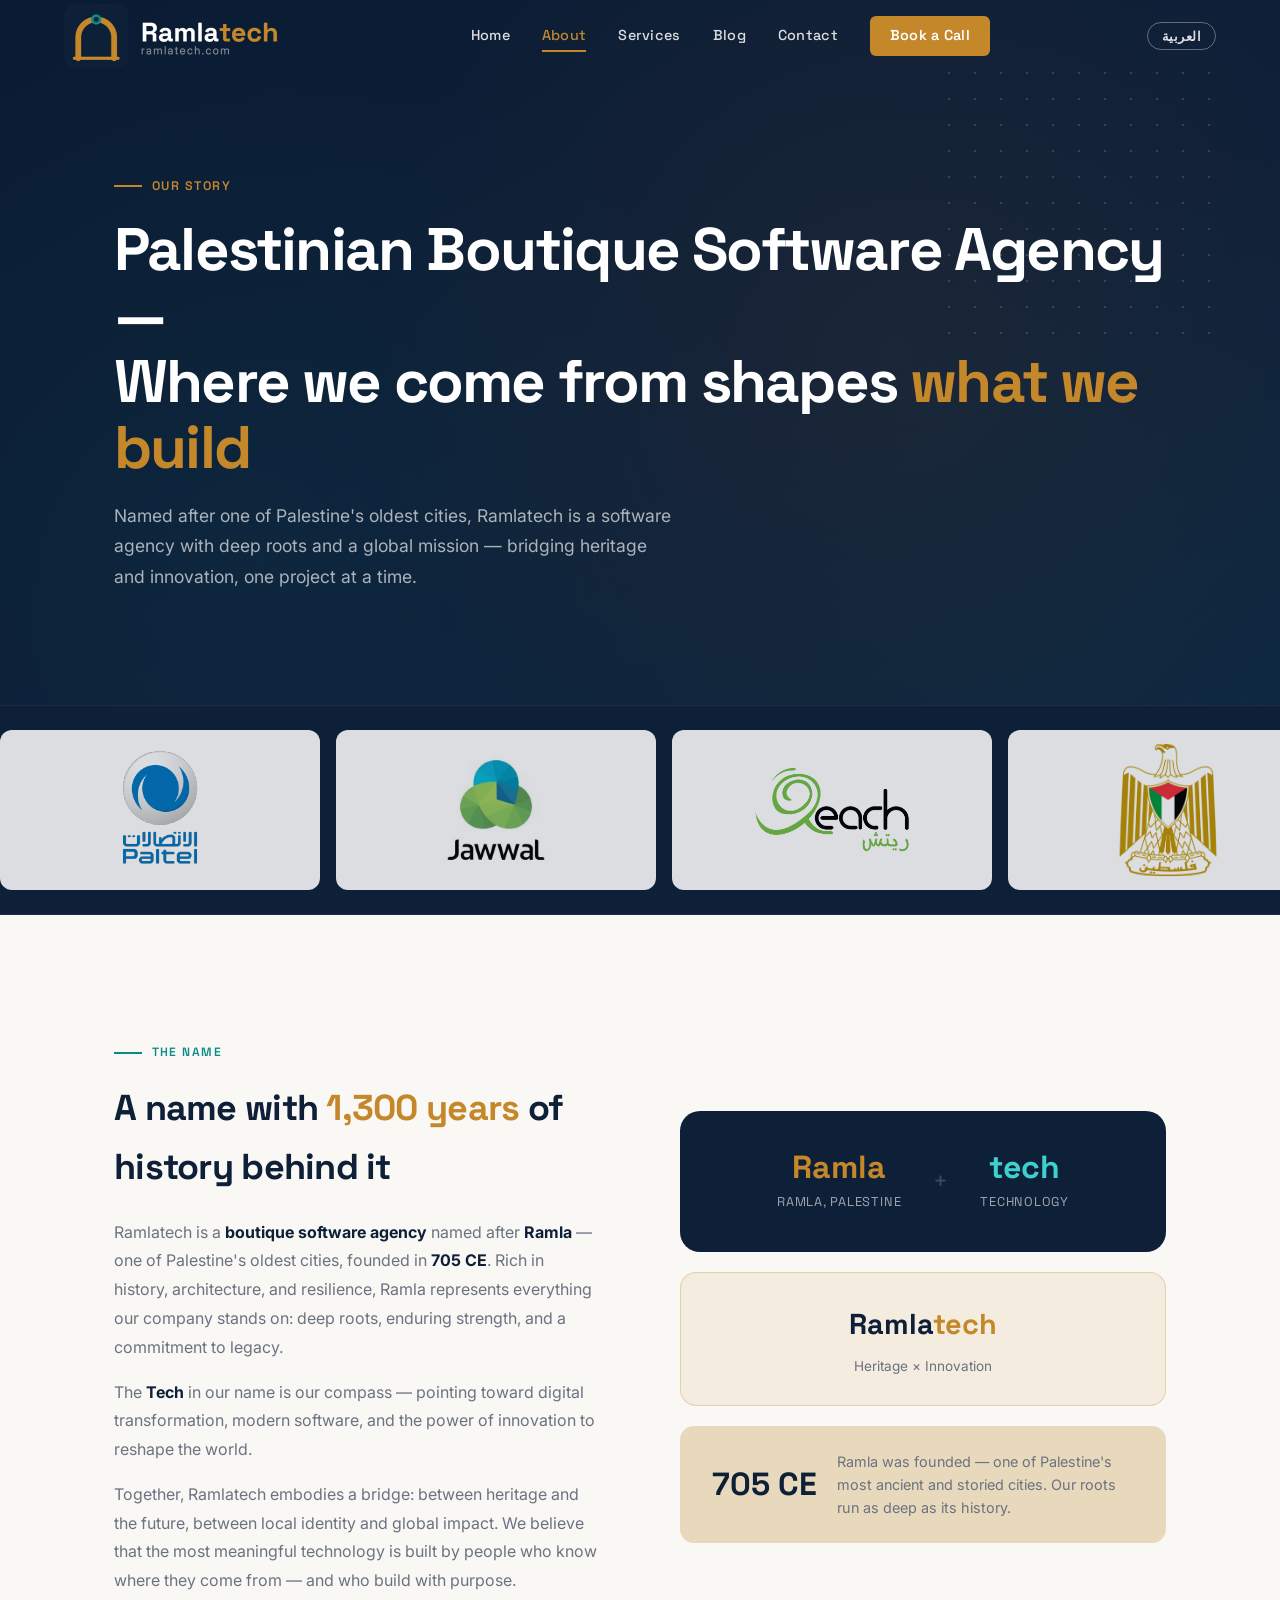
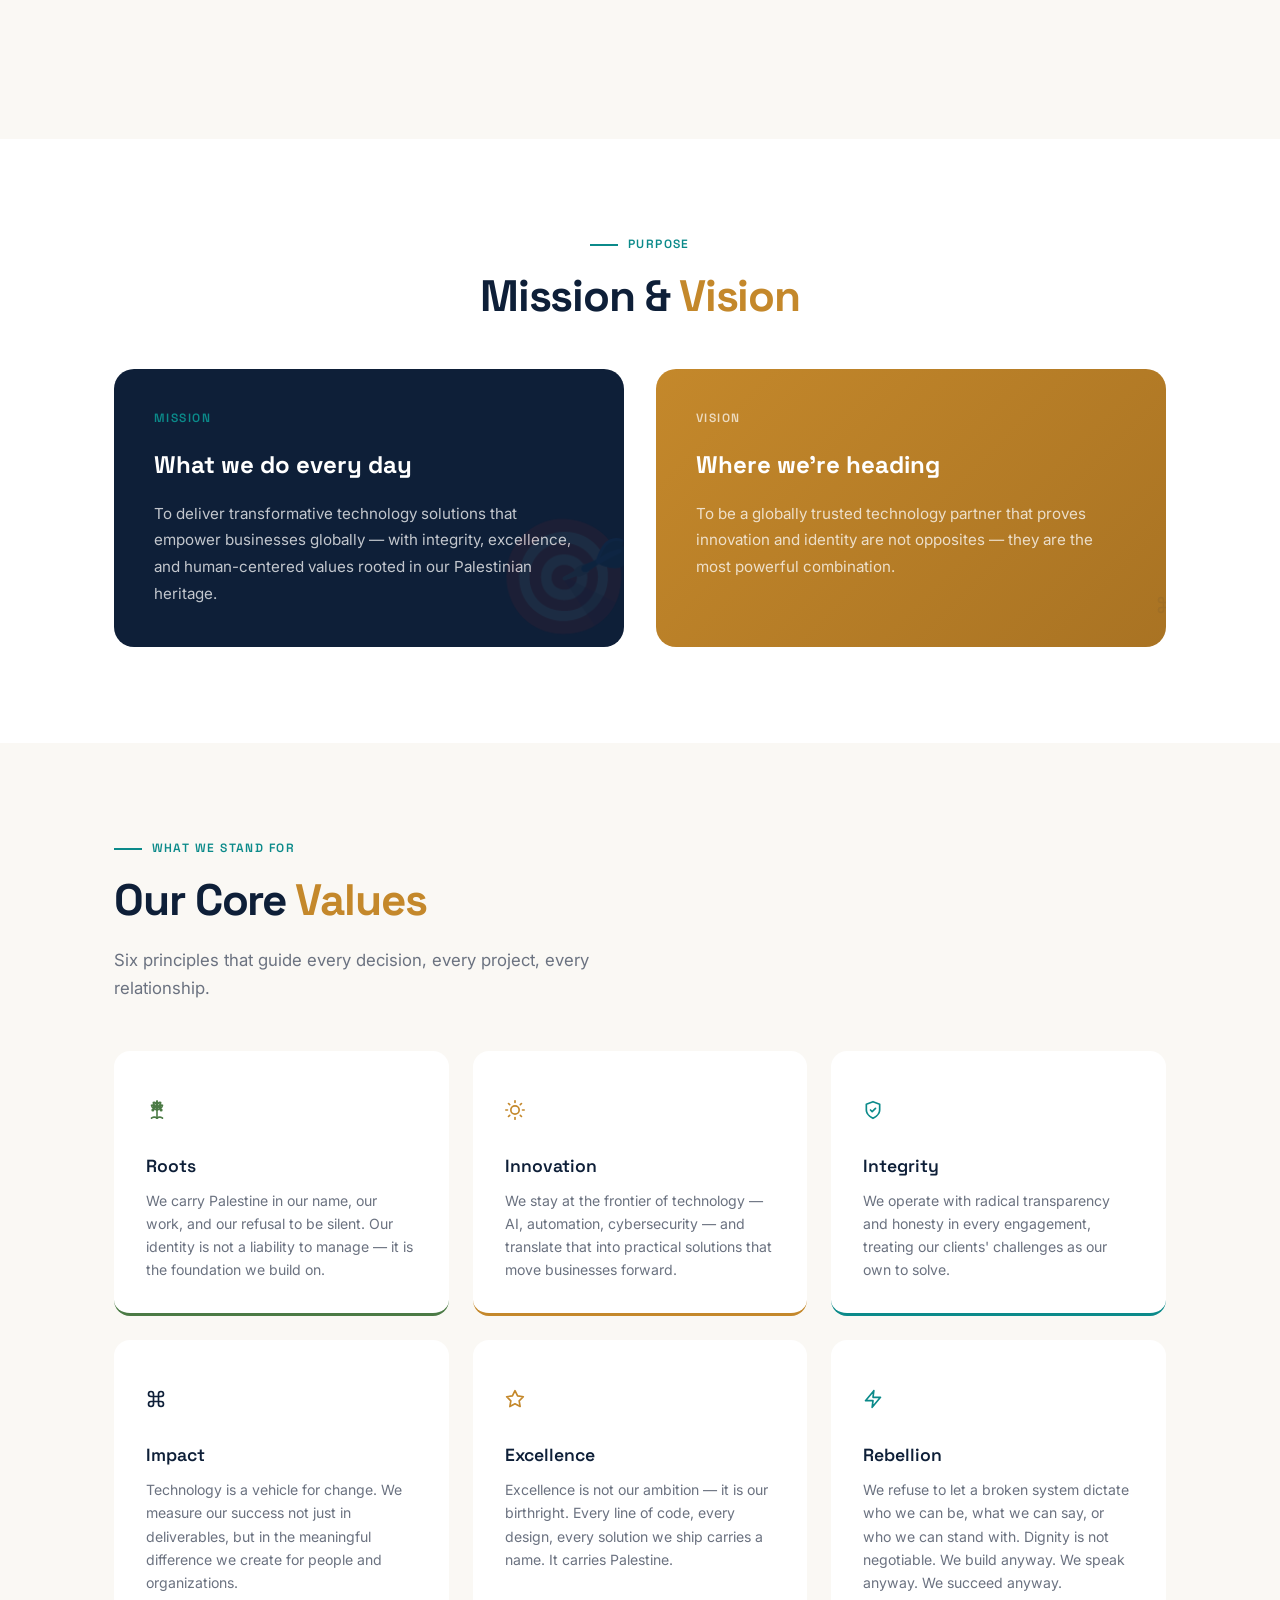
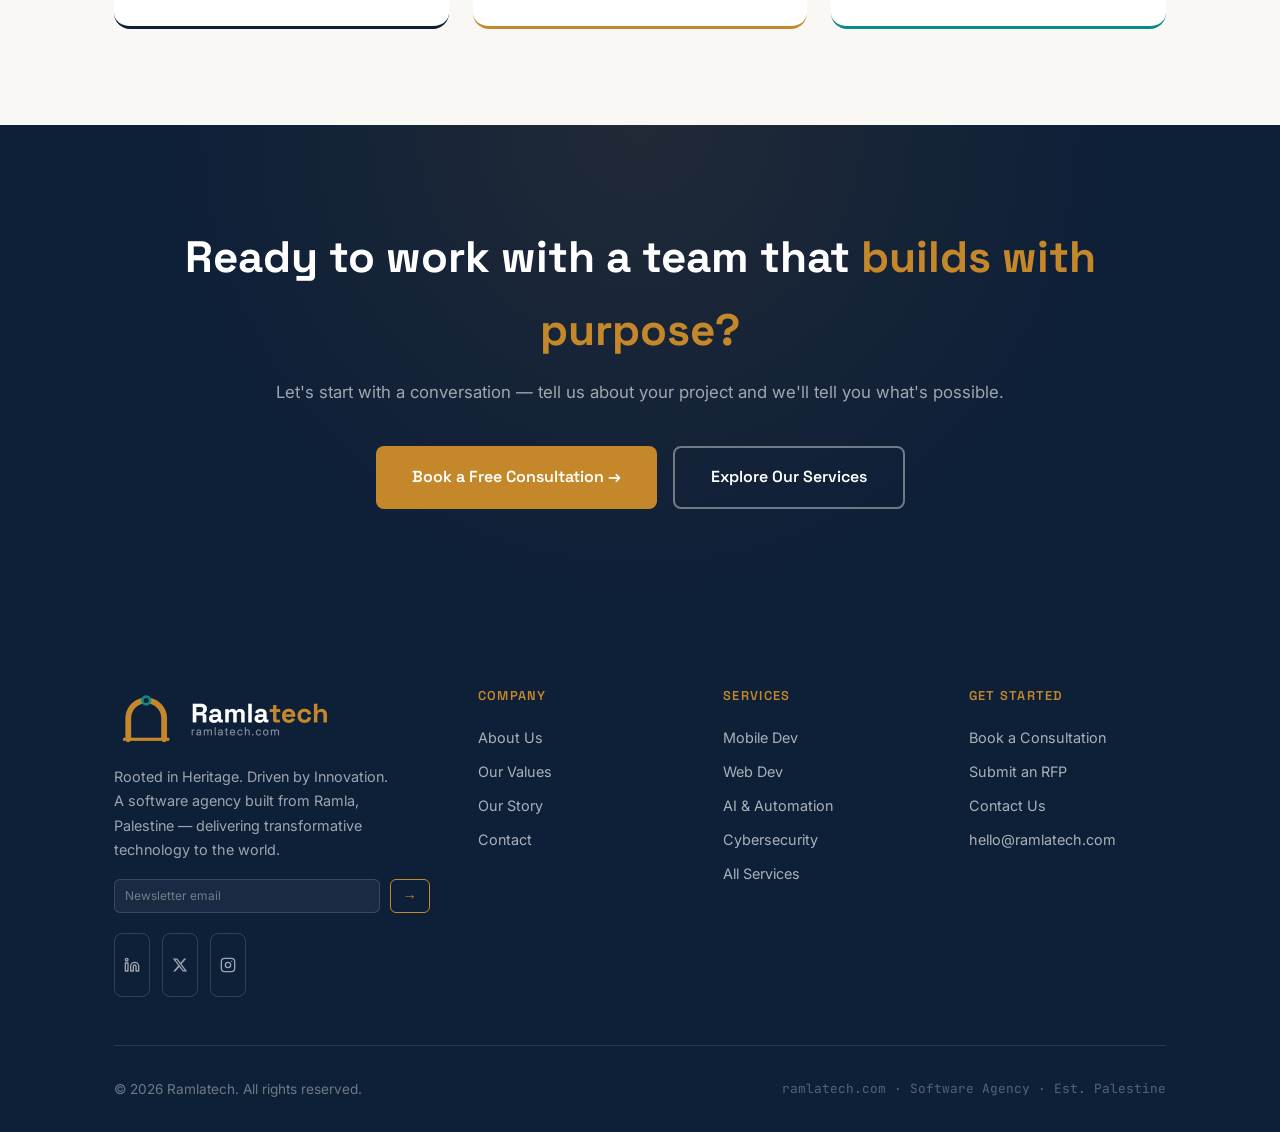
==== commit 29de4cd3: "remove: delete manifesto page and all nav/footer links from Ramlatech site Co-Authored-By: Claude So" ====
--- a/about.html
+++ b/about.html
@@ -136,7 +136,6 @@
   <div class="nav-links">
     <a href="index.html" data-i18n="nav.home">Home</a>
     <a href="about.html" data-i18n="nav.about">About</a>
-    <a href="manifesto.html">Manifesto</a>
     <a href="services.html" data-i18n="nav.services">Services</a>
     <a href="blog.html" data-i18n="nav.blog">Blog</a>
     <a href="contact.html" data-i18n="nav.contact">Contact</a>
@@ -258,9 +257,6 @@
       <div class="value-card reveal reveal-d2"><div class="value-icon"><svg width="20" height="20" viewBox="0 0 24 24" fill="none" stroke="#C4882B" stroke-width="2" stroke-linecap="round" stroke-linejoin="round"><polygon points="12 2 15.09 8.26 22 9.27 17 14.14 18.18 21.02 12 17.77 5.82 21.02 7 14.14 2 9.27 8.91 8.26 12 2"/></svg></div><h3 data-i18n="abt.v5.h3">Excellence</h3><p data-i18n="abt.v5.p">Excellence is not our ambition — it is our birthright. Every line of code, every design, every solution we ship carries a name. It carries Palestine.</p></div>
       <div class="value-card reveal reveal-d3"><div class="value-icon"><svg width="20" height="20" viewBox="0 0 24 24" fill="none" stroke="#0B8A8A" stroke-width="2" stroke-linecap="round" stroke-linejoin="round"><polyline points="13 2 3 14 12 14 11 22 21 10 12 10 13 2"/></svg></div><h3 data-i18n="abt.v6.h3">Rebellion</h3><p data-i18n="abt.v6.p">We refuse to let a broken system dictate who we can be, what we can say, or who we can stand with. Dignity is not negotiable. We build anyway. We speak anyway. We succeed anyway.</p></div>
     </div>
-    <div style="text-align:center;margin-top:2.5rem;" class="reveal">
-      <a href="manifesto.html" style="font-family:var(--font-display);font-size:0.9rem;font-weight:600;color:var(--gold);display:inline-flex;align-items:center;gap:0.4rem;border-bottom:1px solid rgba(196,136,43,0.3);padding-bottom:0.2rem;transition:gap 0.2s,border-color 0.2s;" onmouseover="this.style.gap='0.7rem';this.style.borderColor='var(--gold)'" onmouseout="this.style.gap='0.4rem';this.style.borderColor='rgba(196,136,43,0.3)'">Read the full declaration — The Ramlatech Manifesto →</a>
-    </div>
   </div>
 </section>
 <section class="about-cta">
@@ -301,7 +297,7 @@
   </a>
 </div>
       </div>
-      <div class="footer-col"><h4 data-i18n="footer.company">Company</h4><a href="about.html" data-i18n="footer.about_us">About Us</a><a href="manifesto.html">Manifesto</a><a href="about.html#values" data-i18n="footer.our_values">Our Values</a><a href="about.html#story" data-i18n="footer.our_story">Our Story</a><a href="contact.html" data-i18n="footer.f_contact">Contact</a></div>
+      <div class="footer-col"><h4 data-i18n="footer.company">Company</h4><a href="about.html" data-i18n="footer.about_us">About Us</a><a href="about.html#values" data-i18n="footer.our_values">Our Values</a><a href="about.html#story" data-i18n="footer.our_story">Our Story</a><a href="contact.html" data-i18n="footer.f_contact">Contact</a></div>
       <div class="footer-col"><h4 data-i18n="footer.services">Services</h4><a href="services.html#mobile" data-i18n="footer.mobile_dev">Mobile Dev</a><a href="services.html#web" data-i18n="footer.web_dev">Web Dev</a><a href="services.html#ai" data-i18n="footer.ai">AI & Automation</a><a href="services.html#security" data-i18n="footer.security">Cybersecurity</a><a href="services.html" data-i18n="footer.all_svcs">All Services</a></div>
       <div class="footer-col"><h4 data-i18n="footer.get_started">Get Started</h4><a href="contact.html#book" data-i18n="footer.book_cons">Book a Consultation</a><a href="contact.html#rfp" data-i18n="footer.submit_rfp">Submit an RFP</a><a href="contact.html" data-i18n="footer.contact_us">Contact Us</a><a href="mailto:hello@ramlatech.com">hello@ramlatech.com</a></div>
     </div>
--- a/main.css
+++ b/main.css
@@ -435,3 +435,204 @@
 /* ACT Plus — hidden until further notice */
 .act-plus-bar { display: none; }
 .act-trust-inline { display: none; }
+
+/* ============================================================
+   MANIFESTO V2 — brand texture, ticker, sections, ghost nums
+   ============================================================ */
+
+/* Override: body background handled by sections now */
+.manifesto-page .mf-body { background: transparent !important; }
+
+/* ── Hero dots ── */
+.manifesto-page .mf-hero-dots {
+  position: absolute;
+  top: 90px;
+  right: 4%;
+  width: 300px;
+  height: 300px;
+  background-image: radial-gradient(circle, rgba(196,136,43,0.28) 1.5px, transparent 1.5px);
+  background-size: 28px 28px;
+  opacity: 0.5;
+  pointer-events: none;
+}
+
+/* ── Eyebrow badge (override plain eyebrow) ── */
+.manifesto-page .mf-eyebrow-badge {
+  display: inline-flex;
+  align-items: center;
+  gap: 0.6rem;
+  background: rgba(196,136,43,0.12);
+  border: 1px solid rgba(196,136,43,0.28);
+  color: var(--gold);
+  font-family: var(--font-display);
+  font-size: 0.76rem;
+  font-weight: 600;
+  letter-spacing: 0.1em;
+  text-transform: uppercase;
+  padding: 0.4rem 1.1rem;
+  border-radius: 100px;
+  margin-bottom: 1.75rem;
+}
+.manifesto-page .mf-eyebrow-dot {
+  width: 6px;
+  height: 6px;
+  background: var(--teal);
+  border-radius: 50%;
+  flex-shrink: 0;
+  animation: mfPulse 2s infinite;
+}
+.manifesto-page .mf-eyebrow-sep { opacity: 0.45; }
+@keyframes mfPulse { 0%,100%{opacity:1} 50%{opacity:0.3} }
+
+/* ── Ticker ── */
+.manifesto-page .mf-ticker {
+  background: var(--navy);
+  border-top: 1px solid rgba(255,255,255,0.07);
+  border-bottom: 1px solid rgba(255,255,255,0.07);
+  padding: 0.85rem 0;
+  overflow: hidden;
+}
+.manifesto-page .mf-ticker-inner {
+  display: flex;
+  gap: 3rem;
+  animation: mfMarquee 35s linear infinite;
+  white-space: nowrap;
+  width: max-content;
+}
+@keyframes mfMarquee { from{transform:translateX(0)} to{transform:translateX(-50%)} }
+.manifesto-page .mf-ticker-item {
+  display: flex;
+  align-items: center;
+  gap: 0.75rem;
+  font-family: var(--font-display);
+  font-size: 0.8rem;
+  font-weight: 500;
+  color: rgba(255,255,255,0.5);
+  letter-spacing: 0.08em;
+  text-transform: uppercase;
+}
+.manifesto-page .mf-ticker-dot {
+  width: 5px;
+  height: 5px;
+  background: var(--gold);
+  border-radius: 50%;
+  flex-shrink: 0;
+}
+
+/* ── Section wrappers ── */
+.manifesto-page .mf-section { position: relative; overflow: hidden; }
+.manifesto-page .mf-bg-pearl { background: var(--pearl); }
+.manifesto-page .mf-bg-white { background: var(--white); }
+.manifesto-page .mf-bg-dark  { background: var(--navy); }
+
+/* Dot texture overlay */
+.manifesto-page .mf-section-dots {
+  position: absolute;
+  inset: 0;
+  background-image: radial-gradient(circle, rgba(196,136,43,0.18) 1.5px, transparent 1.5px);
+  background-size: 32px 32px;
+  opacity: 0.35;
+  pointer-events: none;
+}
+.manifesto-page .mf-section-dots-light {
+  background-image: radial-gradient(circle, rgba(255,255,255,0.15) 1.5px, transparent 1.5px);
+  opacity: 0.25;
+}
+
+/* Dark section glow */
+.manifesto-page .mf-dark-glow {
+  position: absolute;
+  inset: 0;
+  background:
+    radial-gradient(circle at 20% 50%, rgba(196,136,43,0.1) 0%, transparent 55%),
+    radial-gradient(circle at 80% 30%, rgba(11,138,138,0.07) 0%, transparent 45%);
+  pointer-events: none;
+}
+
+/* ── Ghost chapter numbers ── */
+.manifesto-page .mf-chapter { position: relative; }
+.manifesto-page .mf-ghost-num {
+  position: absolute;
+  top: 2.5rem;
+  right: -0.05em;
+  font-family: var(--font-display);
+  font-size: clamp(6rem, 16vw, 13rem);
+  font-weight: 700;
+  color: var(--navy);
+  opacity: 0.04;
+  line-height: 1;
+  pointer-events: none;
+  user-select: none;
+  z-index: 0;
+  letter-spacing: -0.05em;
+}
+.manifesto-page .mf-ghost-num-light {
+  color: var(--gold);
+  opacity: 0.07;
+}
+.manifesto-page .mf-chapter > *:not(.mf-ghost-num) { position: relative; z-index: 1; }
+
+/* ── Chapter divider ── */
+.manifesto-page .mf-chapter-divider {
+  height: 1px;
+  background: linear-gradient(90deg, transparent, rgba(196,136,43,0.25), transparent);
+  margin: 1rem 0;
+}
+
+/* ── Dark section text overrides ── */
+.manifesto-page .mf-title-light { color: var(--white) !important; }
+.manifesto-page .mf-prose-light { color: rgba(250,248,244,0.75) !important; }
+.manifesto-page .mf-prose-light strong { color: var(--white) !important; }
+.manifesto-page .mf-prose-light em { color: rgba(250,248,244,0.9) !important; }
+
+/* Rebellion card glass variant (for dark section) */
+.manifesto-page .mf-rebellion-glass {
+  background: rgba(255,255,255,0.05) !important;
+  border-color: rgba(196,136,43,0.45) !important;
+  backdrop-filter: blur(12px);
+}
+.manifesto-page .mf-rebellion-glass .mf-rebellion-body strong { color: var(--gold) !important; }
+.manifesto-page .mf-rebellion-glass .mf-rebellion-body p { color: rgba(250,248,244,0.8) !important; }
+
+/* ── Drop cap ── */
+.manifesto-page .mf-dropcap::first-letter {
+  float: left;
+  font-family: var(--font-display);
+  font-size: 5.25rem;
+  font-weight: 700;
+  color: var(--gold);
+  line-height: 0.82;
+  margin-right: 0.1em;
+  margin-top: 0.08em;
+  margin-bottom: -0.05em;
+}
+
+/* ── Section first chapter padding fix ── */
+.manifesto-page .mf-section .mf-chapter:first-child { padding-top: 7rem; }
+.manifesto-page .mf-section .mf-chapter:last-child  { padding-bottom: 7rem; }
+
+/* ── Closing bg glow ── */
+.manifesto-page .mf-closing { position: relative; }
+.manifesto-page .mf-closing-bg {
+  position: absolute;
+  inset: 0;
+  background:
+    radial-gradient(circle at 50% 0%, rgba(196,136,43,0.1) 0%, transparent 60%),
+    radial-gradient(circle at 10% 90%, rgba(11,138,138,0.07) 0%, transparent 45%);
+  pointer-events: none;
+}
+
+/* ── ACT Plus — hidden (all variants) ── */
+.act-plus-bar,
+.act-trust-inline,
+.act-trust-v3,
+.act-trust-v4,
+.act-trust-v5 { display: none !important; }
+
+/* Responsive additions */
+@media (max-width: 640px) {
+  .manifesto-page .mf-hero-dots { display: none; }
+  .manifesto-page .mf-ghost-num { opacity: 0.025; font-size: clamp(4rem, 14vw, 7rem); }
+  .manifesto-page .mf-section .mf-chapter:first-child { padding-top: 4.5rem; }
+  .manifesto-page .mf-section .mf-chapter:last-child  { padding-bottom: 4.5rem; }
+}
--- a/main.css
+++ b/main.css
@@ -435,3 +435,204 @@
 /* ACT Plus — hidden until further notice */
 .act-plus-bar { display: none; }
 .act-trust-inline { display: none; }
+
+/* ============================================================
+   MANIFESTO V2 — brand texture, ticker, sections, ghost nums
+   ============================================================ */
+
+/* Override: body background handled by sections now */
+.manifesto-page .mf-body { background: transparent !important; }
+
+/* ── Hero dots ── */
+.manifesto-page .mf-hero-dots {
+  position: absolute;
+  top: 90px;
+  right: 4%;
+  width: 300px;
+  height: 300px;
+  background-image: radial-gradient(circle, rgba(196,136,43,0.28) 1.5px, transparent 1.5px);
+  background-size: 28px 28px;
+  opacity: 0.5;
+  pointer-events: none;
+}
+
+/* ── Eyebrow badge (override plain eyebrow) ── */
+.manifesto-page .mf-eyebrow-badge {
+  display: inline-flex;
+  align-items: center;
+  gap: 0.6rem;
+  background: rgba(196,136,43,0.12);
+  border: 1px solid rgba(196,136,43,0.28);
+  color: var(--gold);
+  font-family: var(--font-display);
+  font-size: 0.76rem;
+  font-weight: 600;
+  letter-spacing: 0.1em;
+  text-transform: uppercase;
+  padding: 0.4rem 1.1rem;
+  border-radius: 100px;
+  margin-bottom: 1.75rem;
+}
+.manifesto-page .mf-eyebrow-dot {
+  width: 6px;
+  height: 6px;
+  background: var(--teal);
+  border-radius: 50%;
+  flex-shrink: 0;
+  animation: mfPulse 2s infinite;
+}
+.manifesto-page .mf-eyebrow-sep { opacity: 0.45; }
+@keyframes mfPulse { 0%,100%{opacity:1} 50%{opacity:0.3} }
+
+/* ── Ticker ── */
+.manifesto-page .mf-ticker {
+  background: var(--navy);
+  border-top: 1px solid rgba(255,255,255,0.07);
+  border-bottom: 1px solid rgba(255,255,255,0.07);
+  padding: 0.85rem 0;
+  overflow: hidden;
+}
+.manifesto-page .mf-ticker-inner {
+  display: flex;
+  gap: 3rem;
+  animation: mfMarquee 35s linear infinite;
+  white-space: nowrap;
+  width: max-content;
+}
+@keyframes mfMarquee { from{transform:translateX(0)} to{transform:translateX(-50%)} }
+.manifesto-page .mf-ticker-item {
+  display: flex;
+  align-items: center;
+  gap: 0.75rem;
+  font-family: var(--font-display);
+  font-size: 0.8rem;
+  font-weight: 500;
+  color: rgba(255,255,255,0.5);
+  letter-spacing: 0.08em;
+  text-transform: uppercase;
+}
+.manifesto-page .mf-ticker-dot {
+  width: 5px;
+  height: 5px;
+  background: var(--gold);
+  border-radius: 50%;
+  flex-shrink: 0;
+}
+
+/* ── Section wrappers ── */
+.manifesto-page .mf-section { position: relative; overflow: hidden; }
+.manifesto-page .mf-bg-pearl { background: var(--pearl); }
+.manifesto-page .mf-bg-white { background: var(--white); }
+.manifesto-page .mf-bg-dark  { background: var(--navy); }
+
+/* Dot texture overlay */
+.manifesto-page .mf-section-dots {
+  position: absolute;
+  inset: 0;
+  background-image: radial-gradient(circle, rgba(196,136,43,0.18) 1.5px, transparent 1.5px);
+  background-size: 32px 32px;
+  opacity: 0.35;
+  pointer-events: none;
+}
+.manifesto-page .mf-section-dots-light {
+  background-image: radial-gradient(circle, rgba(255,255,255,0.15) 1.5px, transparent 1.5px);
+  opacity: 0.25;
+}
+
+/* Dark section glow */
+.manifesto-page .mf-dark-glow {
+  position: absolute;
+  inset: 0;
+  background:
+    radial-gradient(circle at 20% 50%, rgba(196,136,43,0.1) 0%, transparent 55%),
+    radial-gradient(circle at 80% 30%, rgba(11,138,138,0.07) 0%, transparent 45%);
+  pointer-events: none;
+}
+
+/* ── Ghost chapter numbers ── */
+.manifesto-page .mf-chapter { position: relative; }
+.manifesto-page .mf-ghost-num {
+  position: absolute;
+  top: 2.5rem;
+  right: -0.05em;
+  font-family: var(--font-display);
+  font-size: clamp(6rem, 16vw, 13rem);
+  font-weight: 700;
+  color: var(--navy);
+  opacity: 0.04;
+  line-height: 1;
+  pointer-events: none;
+  user-select: none;
+  z-index: 0;
+  letter-spacing: -0.05em;
+}
+.manifesto-page .mf-ghost-num-light {
+  color: var(--gold);
+  opacity: 0.07;
+}
+.manifesto-page .mf-chapter > *:not(.mf-ghost-num) { position: relative; z-index: 1; }
+
+/* ── Chapter divider ── */
+.manifesto-page .mf-chapter-divider {
+  height: 1px;
+  background: linear-gradient(90deg, transparent, rgba(196,136,43,0.25), transparent);
+  margin: 1rem 0;
+}
+
+/* ── Dark section text overrides ── */
+.manifesto-page .mf-title-light { color: var(--white) !important; }
+.manifesto-page .mf-prose-light { color: rgba(250,248,244,0.75) !important; }
+.manifesto-page .mf-prose-light strong { color: var(--white) !important; }
+.manifesto-page .mf-prose-light em { color: rgba(250,248,244,0.9) !important; }
+
+/* Rebellion card glass variant (for dark section) */
+.manifesto-page .mf-rebellion-glass {
+  background: rgba(255,255,255,0.05) !important;
+  border-color: rgba(196,136,43,0.45) !important;
+  backdrop-filter: blur(12px);
+}
+.manifesto-page .mf-rebellion-glass .mf-rebellion-body strong { color: var(--gold) !important; }
+.manifesto-page .mf-rebellion-glass .mf-rebellion-body p { color: rgba(250,248,244,0.8) !important; }
+
+/* ── Drop cap ── */
+.manifesto-page .mf-dropcap::first-letter {
+  float: left;
+  font-family: var(--font-display);
+  font-size: 5.25rem;
+  font-weight: 700;
+  color: var(--gold);
+  line-height: 0.82;
+  margin-right: 0.1em;
+  margin-top: 0.08em;
+  margin-bottom: -0.05em;
+}
+
+/* ── Section first chapter padding fix ── */
+.manifesto-page .mf-section .mf-chapter:first-child { padding-top: 7rem; }
+.manifesto-page .mf-section .mf-chapter:last-child  { padding-bottom: 7rem; }
+
+/* ── Closing bg glow ── */
+.manifesto-page .mf-closing { position: relative; }
+.manifesto-page .mf-closing-bg {
+  position: absolute;
+  inset: 0;
+  background:
+    radial-gradient(circle at 50% 0%, rgba(196,136,43,0.1) 0%, transparent 60%),
+    radial-gradient(circle at 10% 90%, rgba(11,138,138,0.07) 0%, transparent 45%);
+  pointer-events: none;
+}
+
+/* ── ACT Plus — hidden (all variants) ── */
+.act-plus-bar,
+.act-trust-inline,
+.act-trust-v3,
+.act-trust-v4,
+.act-trust-v5 { display: none !important; }
+
+/* Responsive additions */
+@media (max-width: 640px) {
+  .manifesto-page .mf-hero-dots { display: none; }
+  .manifesto-page .mf-ghost-num { opacity: 0.025; font-size: clamp(4rem, 14vw, 7rem); }
+  .manifesto-page .mf-section .mf-chapter:first-child { padding-top: 4.5rem; }
+  .manifesto-page .mf-section .mf-chapter:last-child  { padding-bottom: 4.5rem; }
+}
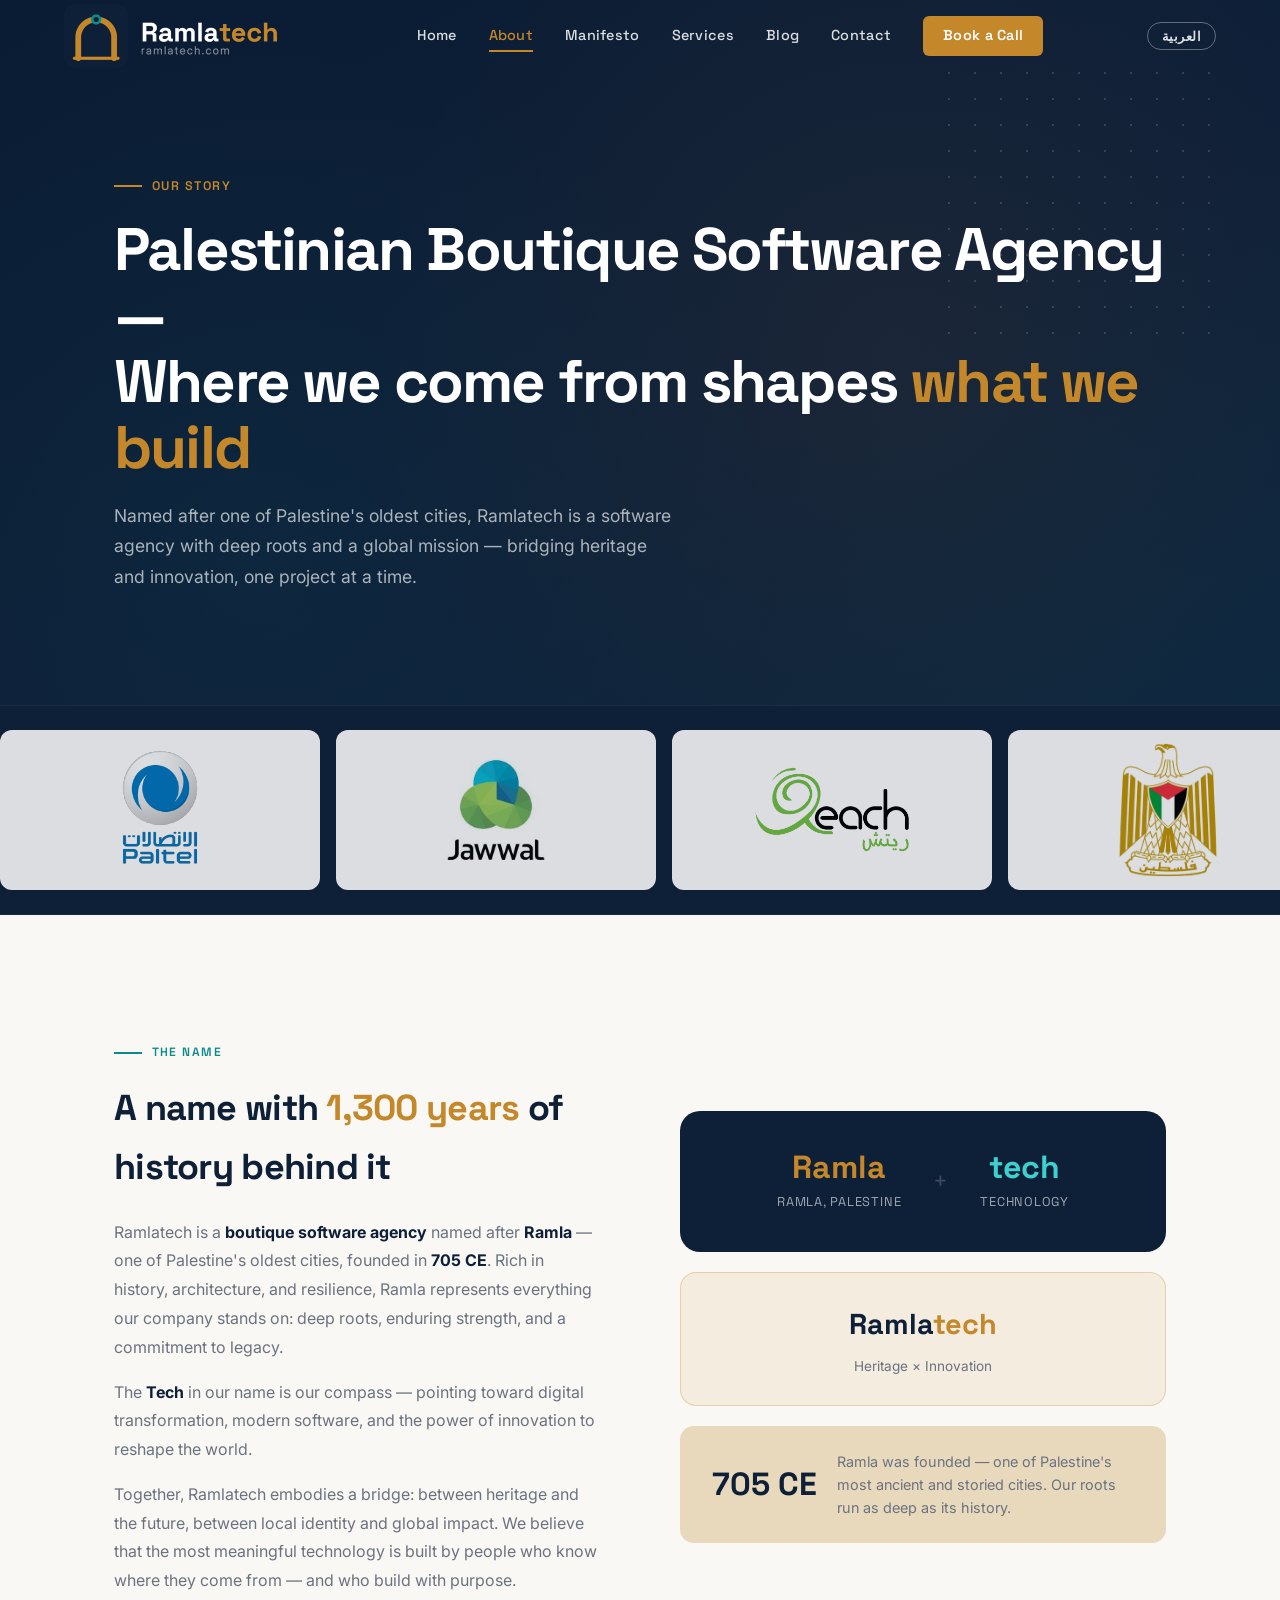
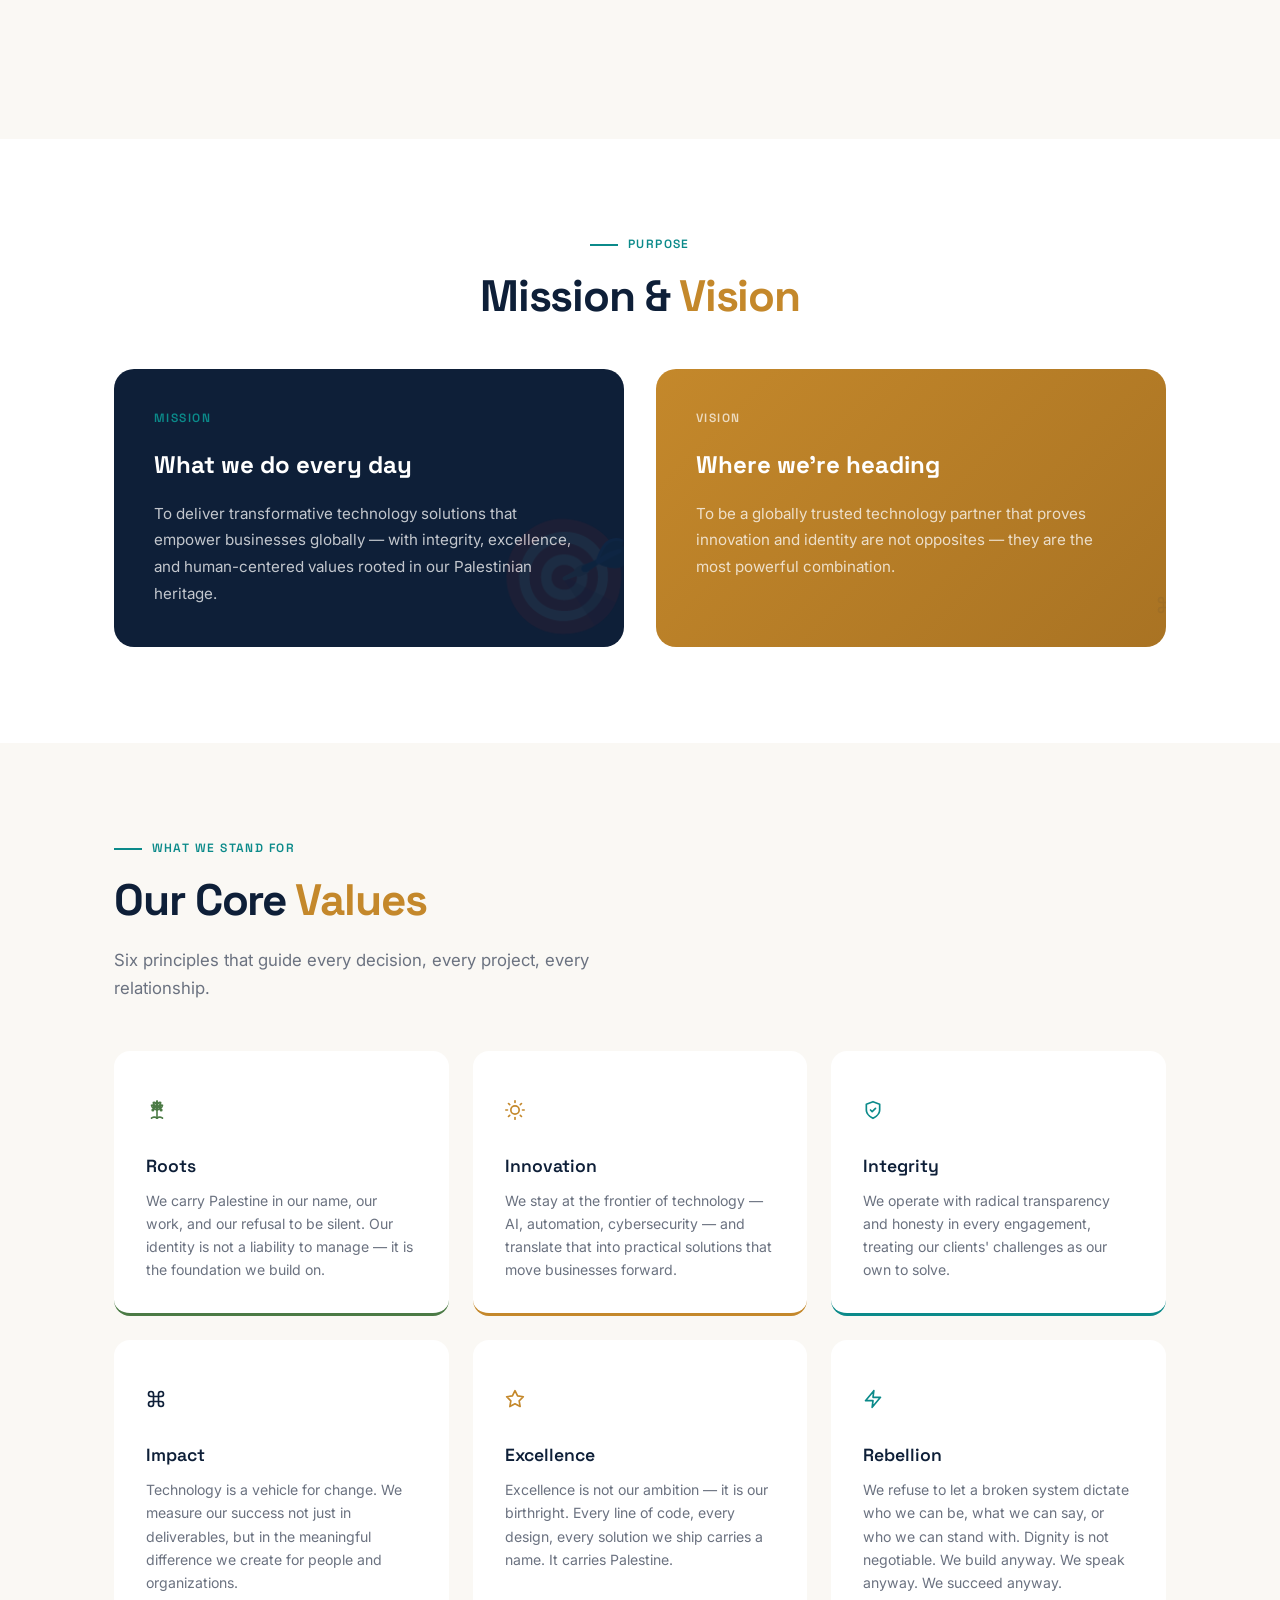
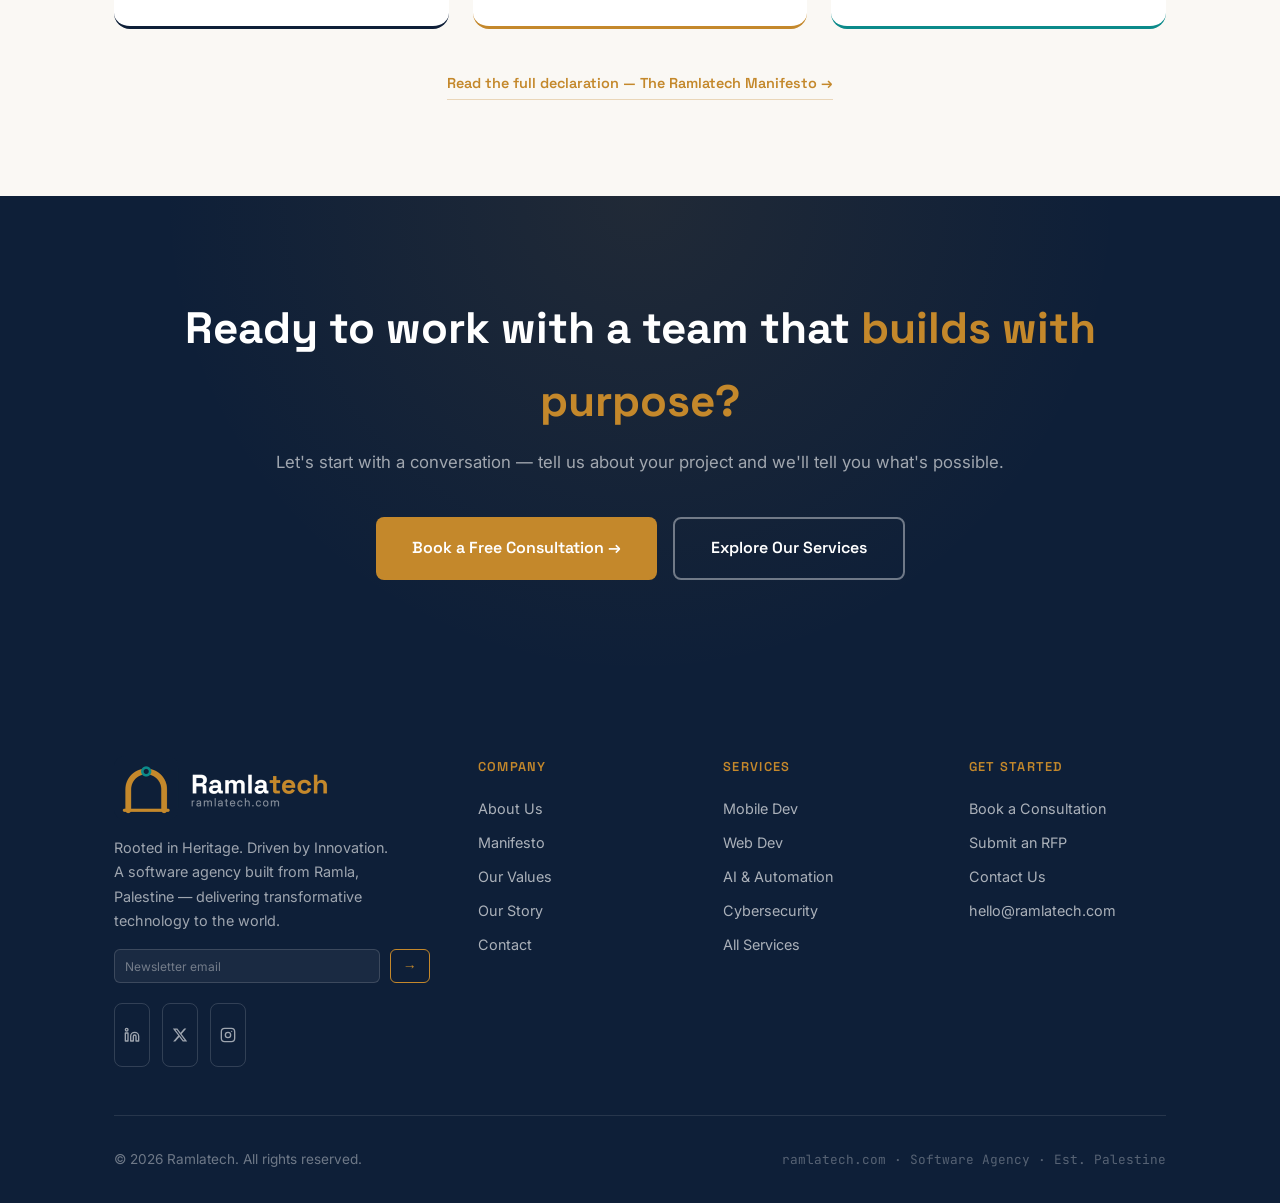
==== commit 23792720: "Revert "remove: delete manifesto page and all nav/footer links from Ramlatech site" This reverts com" ====
--- a/about.html
+++ b/about.html
@@ -136,6 +136,7 @@
   <div class="nav-links">
     <a href="index.html" data-i18n="nav.home">Home</a>
     <a href="about.html" data-i18n="nav.about">About</a>
+    <a href="manifesto.html">Manifesto</a>
     <a href="services.html" data-i18n="nav.services">Services</a>
     <a href="blog.html" data-i18n="nav.blog">Blog</a>
     <a href="contact.html" data-i18n="nav.contact">Contact</a>
@@ -257,6 +258,9 @@
       <div class="value-card reveal reveal-d2"><div class="value-icon"><svg width="20" height="20" viewBox="0 0 24 24" fill="none" stroke="#C4882B" stroke-width="2" stroke-linecap="round" stroke-linejoin="round"><polygon points="12 2 15.09 8.26 22 9.27 17 14.14 18.18 21.02 12 17.77 5.82 21.02 7 14.14 2 9.27 8.91 8.26 12 2"/></svg></div><h3 data-i18n="abt.v5.h3">Excellence</h3><p data-i18n="abt.v5.p">Excellence is not our ambition — it is our birthright. Every line of code, every design, every solution we ship carries a name. It carries Palestine.</p></div>
       <div class="value-card reveal reveal-d3"><div class="value-icon"><svg width="20" height="20" viewBox="0 0 24 24" fill="none" stroke="#0B8A8A" stroke-width="2" stroke-linecap="round" stroke-linejoin="round"><polyline points="13 2 3 14 12 14 11 22 21 10 12 10 13 2"/></svg></div><h3 data-i18n="abt.v6.h3">Rebellion</h3><p data-i18n="abt.v6.p">We refuse to let a broken system dictate who we can be, what we can say, or who we can stand with. Dignity is not negotiable. We build anyway. We speak anyway. We succeed anyway.</p></div>
     </div>
+    <div style="text-align:center;margin-top:2.5rem;" class="reveal">
+      <a href="manifesto.html" style="font-family:var(--font-display);font-size:0.9rem;font-weight:600;color:var(--gold);display:inline-flex;align-items:center;gap:0.4rem;border-bottom:1px solid rgba(196,136,43,0.3);padding-bottom:0.2rem;transition:gap 0.2s,border-color 0.2s;" onmouseover="this.style.gap='0.7rem';this.style.borderColor='var(--gold)'" onmouseout="this.style.gap='0.4rem';this.style.borderColor='rgba(196,136,43,0.3)'">Read the full declaration — The Ramlatech Manifesto →</a>
+    </div>
   </div>
 </section>
 <section class="about-cta">
@@ -297,7 +301,7 @@
   </a>
 </div>
       </div>
-      <div class="footer-col"><h4 data-i18n="footer.company">Company</h4><a href="about.html" data-i18n="footer.about_us">About Us</a><a href="about.html#values" data-i18n="footer.our_values">Our Values</a><a href="about.html#story" data-i18n="footer.our_story">Our Story</a><a href="contact.html" data-i18n="footer.f_contact">Contact</a></div>
+      <div class="footer-col"><h4 data-i18n="footer.company">Company</h4><a href="about.html" data-i18n="footer.about_us">About Us</a><a href="manifesto.html">Manifesto</a><a href="about.html#values" data-i18n="footer.our_values">Our Values</a><a href="about.html#story" data-i18n="footer.our_story">Our Story</a><a href="contact.html" data-i18n="footer.f_contact">Contact</a></div>
       <div class="footer-col"><h4 data-i18n="footer.services">Services</h4><a href="services.html#mobile" data-i18n="footer.mobile_dev">Mobile Dev</a><a href="services.html#web" data-i18n="footer.web_dev">Web Dev</a><a href="services.html#ai" data-i18n="footer.ai">AI & Automation</a><a href="services.html#security" data-i18n="footer.security">Cybersecurity</a><a href="services.html" data-i18n="footer.all_svcs">All Services</a></div>
       <div class="footer-col"><h4 data-i18n="footer.get_started">Get Started</h4><a href="contact.html#book" data-i18n="footer.book_cons">Book a Consultation</a><a href="contact.html#rfp" data-i18n="footer.submit_rfp">Submit an RFP</a><a href="contact.html" data-i18n="footer.contact_us">Contact Us</a><a href="mailto:hello@ramlatech.com">hello@ramlatech.com</a></div>
     </div>
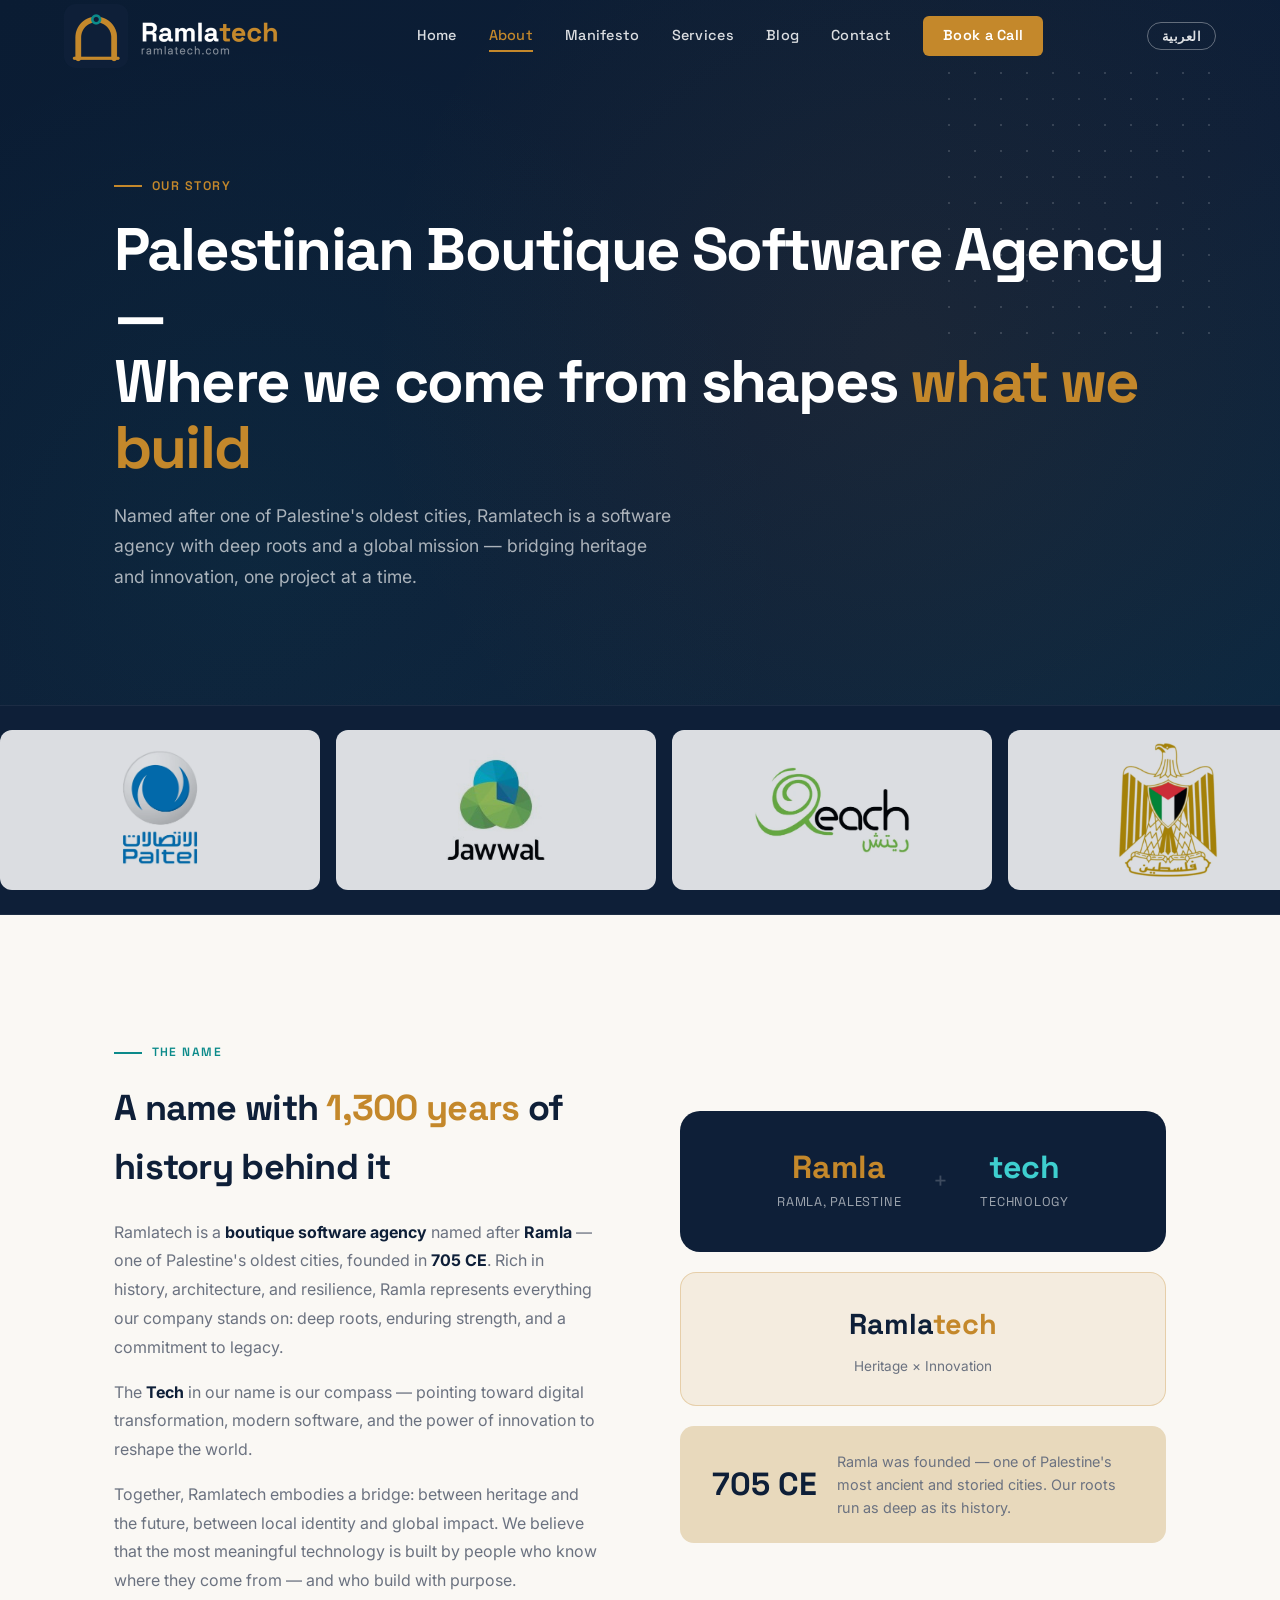
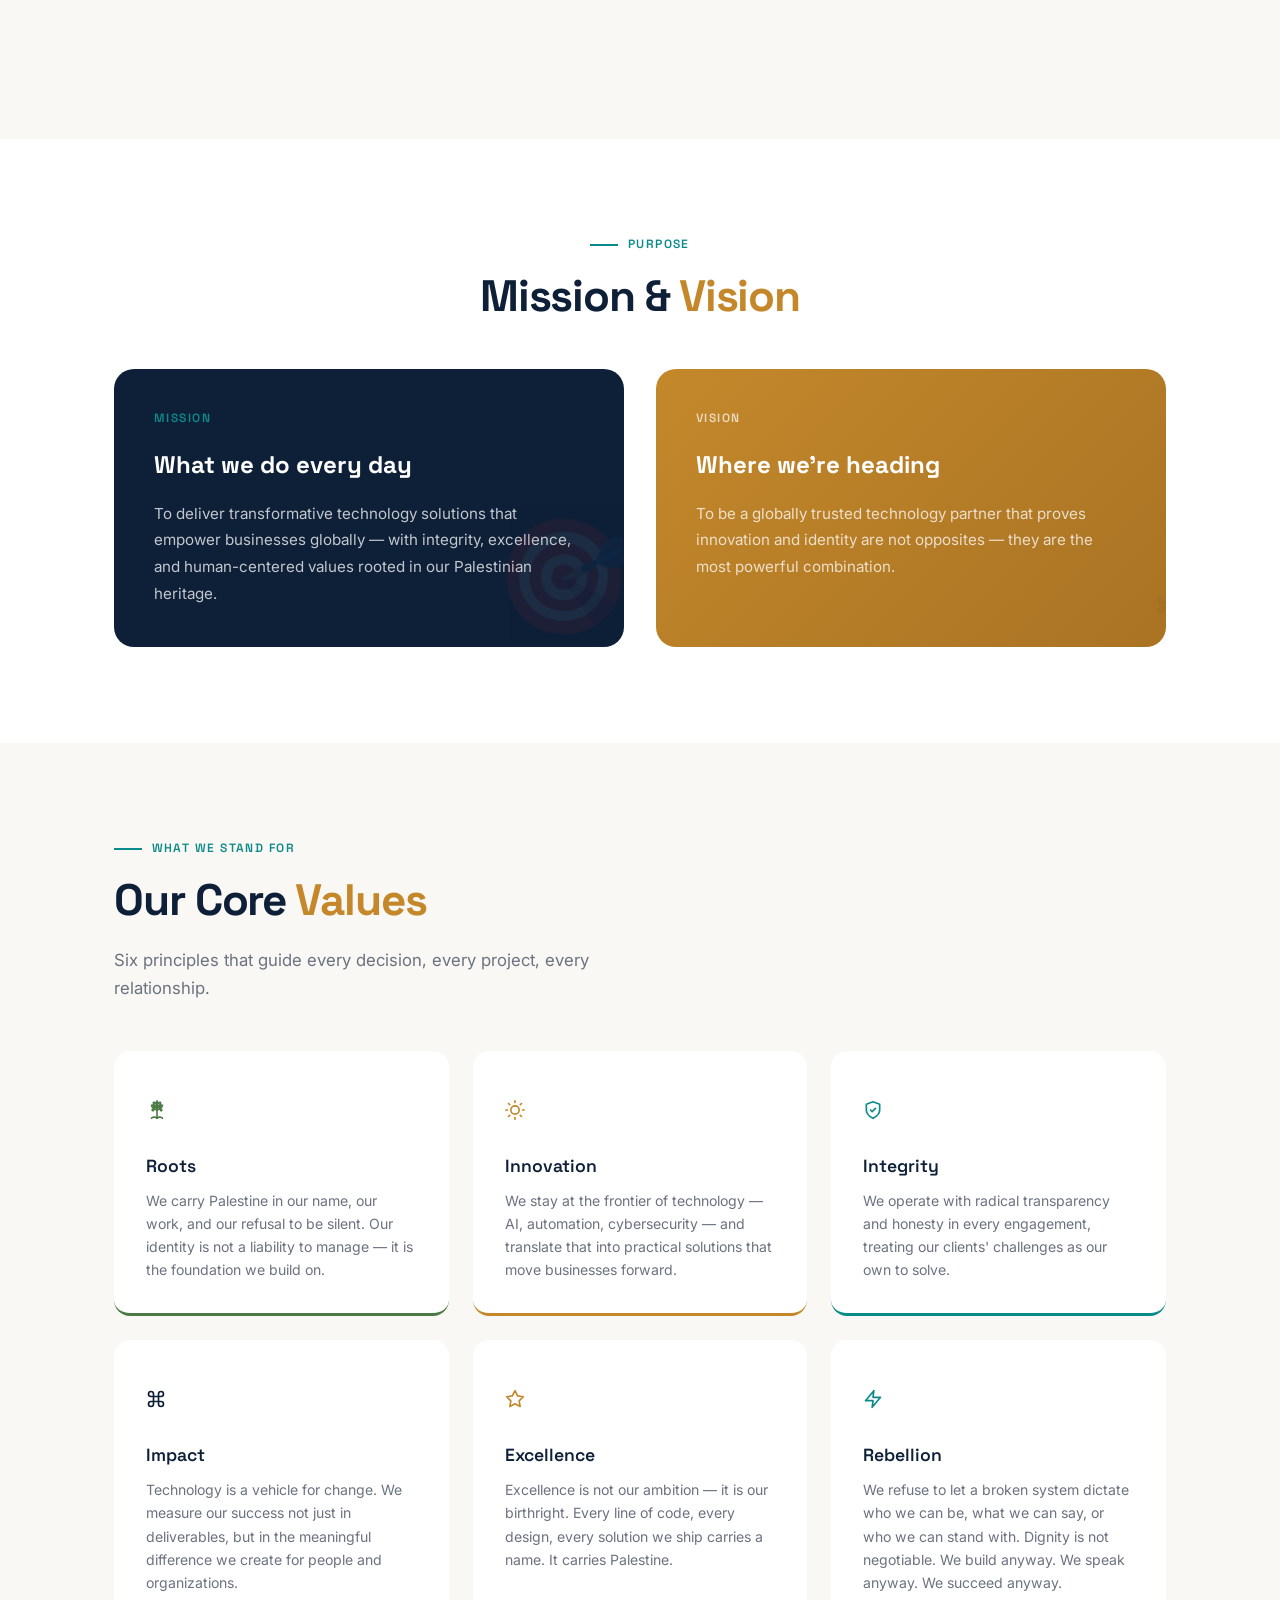
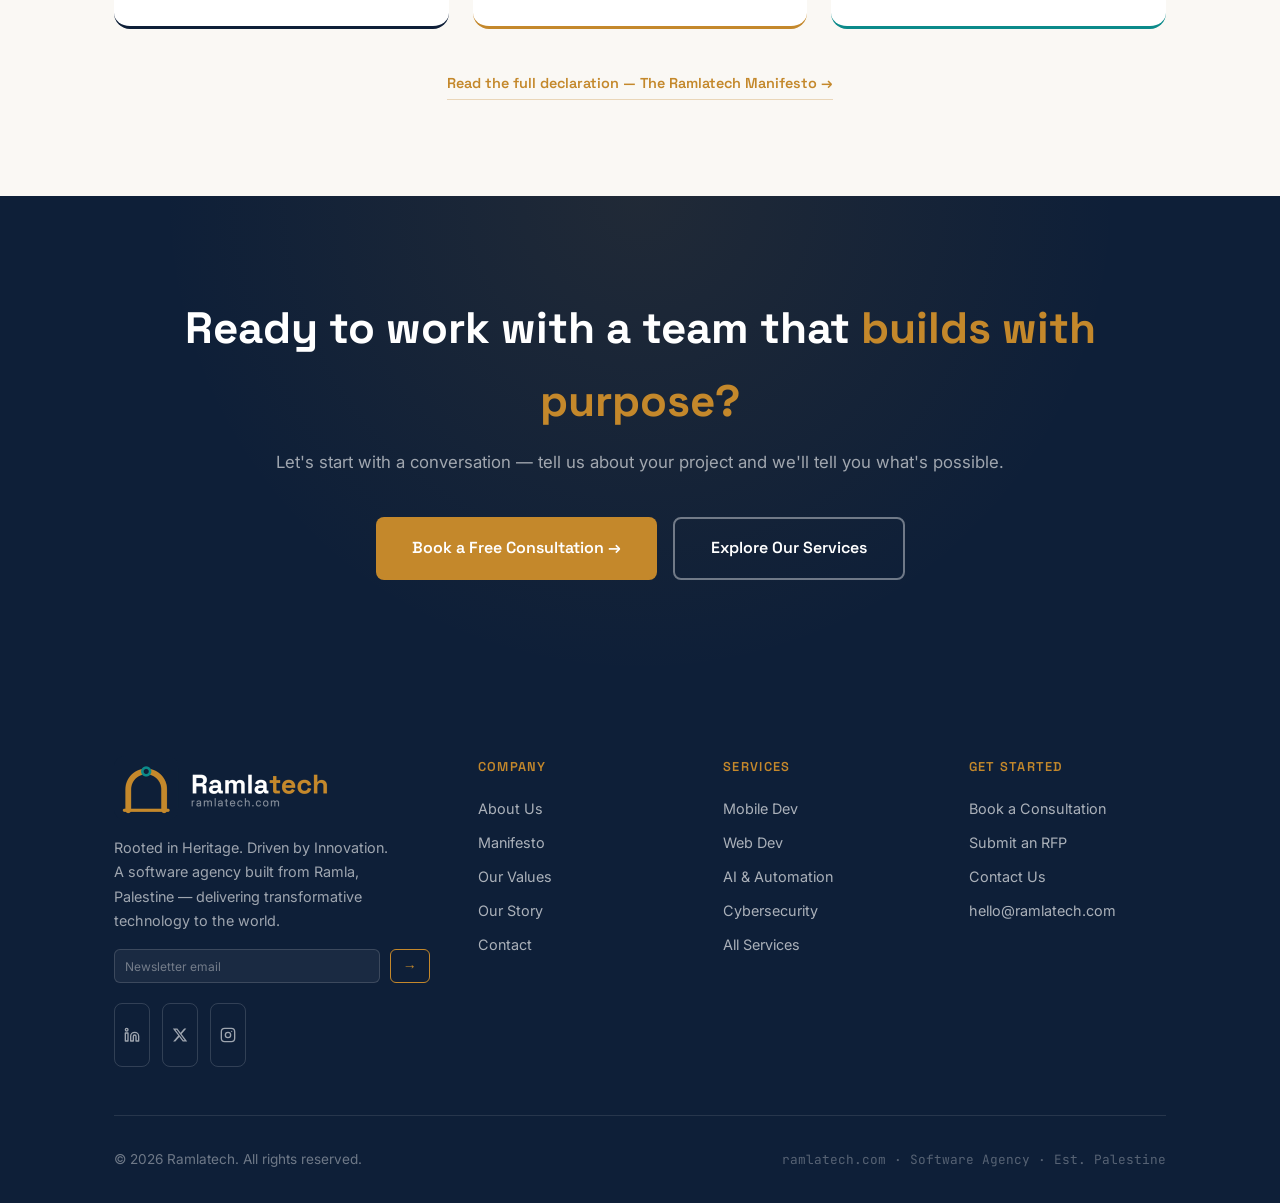
==== commit 7a95e4b0: "perf+seo: WebP client logos (-87%), BMORE Jordan, structured data, share card Performance - Convert " ====
--- a/about.html
+++ b/about.html
@@ -17,7 +17,9 @@
 <meta property="og:url" content="https://ramlatech.com/about.html" />
 <meta property="og:title" content="About Ramlatech — Our Story, Values & Team" />
 <meta property="og:description" content="Learn about Ramlatech — a boutique software agency rooted in Ramla, Palestine, delivering transformative technology to clients across the Levant, GCC, USA, and Canada." />
-<meta property="og:image" content="https://ramlatech.com/assets/logo-navy.png" />
+<meta property="og:image" content="https://ramlatech.com/assets/og-card.jpg" />
+<meta property="og:image:width" content="1200" />
+<meta property="og:image:height" content="630" />
 <meta property="og:site_name" content="Ramlatech" />
 <meta property="og:locale" content="en_US" />
 
@@ -26,7 +28,7 @@
 <meta name="twitter:site" content="@ramlatech" />
 <meta name="twitter:title" content="About Ramlatech — Our Story & Team" />
 <meta name="twitter:description" content="A boutique software agency rooted in Ramla, Palestine, delivering transformative technology worldwide." />
-<meta name="twitter:image" content="https://ramlatech.com/assets/logo-navy.png" />
+<meta name="twitter:image" content="https://ramlatech.com/assets/og-card.jpg" />
 <!-- Structured Data -->
 <script type="application/ld+json">
 {
@@ -129,6 +131,31 @@
 
   gtag('config', 'G-KXS97MYKLJ');
 </script>
+<!-- Additional structured data: breadcrumbs -->
+<script type="application/ld+json">
+{
+  "@context": "https://schema.org",
+  "@graph": [
+    {
+      "@type": "BreadcrumbList",
+      "itemListElement": [
+        {
+          "@type": "ListItem",
+          "position": 1,
+          "name": "Home",
+          "item": "https://ramlatech.com/"
+        },
+        {
+          "@type": "ListItem",
+          "position": 2,
+          "name": "About",
+          "item": "https://ramlatech.com/about.html"
+        }
+      ]
+    }
+  ]
+}
+</script>
 </head>
 <body>
 <nav id="main-nav">
@@ -157,40 +184,42 @@
 <!-- Client Logo Carousel -->
 <div class="clients-carousel">
   <div class="clients-track">
-    <div class="client-card"><img src="assets/clients/1%20Paltel.svg" alt="Paltel"></div>
-    <div class="client-card" style="overflow:hidden"><img src="assets/clients/2%20Jawwal.svg" alt="Jawwal" style="transform:scale(1.1);transform-origin:center"></div>
-    <div class="client-card"><img src="assets/clients/3%20Reach.svg" alt="Reach"></div>
-    <div class="client-card"><img src="assets/clients/4%20Palestinian%20Authority.svg" alt="Palestinian Authority"></div>
-    <div class="client-card"><img src="assets/clients/5%20PCBS.svg" alt="PCBS"></div>
-    <div class="client-card"><img src="assets/clients/6%20Ministry%20of%20Telecommunications%20%26%20Digital%20Economy.svg" alt="MTIT"></div>
-    <div class="client-card" style="overflow:hidden"><img src="assets/clients/MTIT%20New.avif" alt="MTIT New" style="transform:scale(1.47);transform-origin:center" width="500" height="300" loading="lazy"></div>
-    <div class="client-card" style="overflow:hidden"><img src="assets/clients/PMA%20Final%20.jpg" alt="PMA" style="transform:scale(1.27);transform-origin:center" width="640" height="360" loading="lazy"></div>
-    <div class="client-card"><img src="assets/clients/8%20World%20Bank.svg" alt="World Bank"></div>
-    <div class="client-card"><img src="assets/clients/9%20Bank%20of%20Palestine.svg" alt="Bank of Palestine"></div>
-    <div class="client-card"><img src="assets/clients/12%20AlQuds%20Pharma.svg" alt="AlQuds Pharma"></div>
-    <div class="client-card"><img src="assets/clients/13%20GIZ.svg" alt="GIZ"></div>
-    <div class="client-card"><img src="assets/clients/14%20Munib%20%26%20Angela%20Masri%20Logo.svg" alt="Munib &amp; Angela Masri"></div>
-    <div class="client-card"><img src="assets/clients/15%20Upliftt.svg" alt="Upliftt"></div>
-    <div class="client-card"><img src="assets/clients/Playgeko%20logo.svg" alt="Playgeko"></div>
-    <div class="client-card" style="overflow:hidden"><img src="assets/clients/Playsonic%20Logo.jpg" alt="Playsonic" style="transform:scale(1.4);transform-origin:center" width="640" height="360" loading="lazy"></div>
-    <div class="client-card"><img src="assets/clients/16.%20BK%20Plus%20Europe.png" alt="BK Plus Europe" style="transform:scale(0.7);transform-origin:center" width="330" height="240" loading="lazy"></div>
-    <div class="client-card"><img src="assets/clients/1%20Paltel.svg" alt="Paltel"></div>
-    <div class="client-card" style="overflow:hidden"><img src="assets/clients/2%20Jawwal.svg" alt="Jawwal" style="transform:scale(1.1);transform-origin:center"></div>
-    <div class="client-card"><img src="assets/clients/3%20Reach.svg" alt="Reach"></div>
-    <div class="client-card"><img src="assets/clients/4%20Palestinian%20Authority.svg" alt="Palestinian Authority"></div>
-    <div class="client-card"><img src="assets/clients/5%20PCBS.svg" alt="PCBS"></div>
-    <div class="client-card"><img src="assets/clients/6%20Ministry%20of%20Telecommunications%20%26%20Digital%20Economy.svg" alt="MTIT"></div>
-    <div class="client-card" style="overflow:hidden"><img src="assets/clients/MTIT%20New.avif" alt="MTIT New" style="transform:scale(1.47);transform-origin:center" width="500" height="300" loading="lazy"></div>
-    <div class="client-card" style="overflow:hidden"><img src="assets/clients/PMA%20Final%20.jpg" alt="PMA" style="transform:scale(1.27);transform-origin:center" width="640" height="360" loading="lazy"></div>
-    <div class="client-card"><img src="assets/clients/8%20World%20Bank.svg" alt="World Bank"></div>
-    <div class="client-card"><img src="assets/clients/9%20Bank%20of%20Palestine.svg" alt="Bank of Palestine"></div>
-    <div class="client-card"><img src="assets/clients/12%20AlQuds%20Pharma.svg" alt="AlQuds Pharma"></div>
-    <div class="client-card"><img src="assets/clients/13%20GIZ.svg" alt="GIZ"></div>
-    <div class="client-card"><img src="assets/clients/14%20Munib%20%26%20Angela%20Masri%20Logo.svg" alt="Munib &amp; Angela Masri"></div>
-    <div class="client-card"><img src="assets/clients/15%20Upliftt.svg" alt="Upliftt"></div>
-    <div class="client-card"><img src="assets/clients/Playgeko%20logo.svg" alt="Playgeko"></div>
-    <div class="client-card" style="overflow:hidden"><img src="assets/clients/Playsonic%20Logo.jpg" alt="Playsonic" style="transform:scale(1.4);transform-origin:center" width="640" height="360" loading="lazy"></div>
-    <div class="client-card"><img src="assets/clients/16.%20BK%20Plus%20Europe.png" alt="BK Plus Europe" style="transform:scale(0.7);transform-origin:center" width="330" height="240" loading="lazy"></div>
+    <div class="client-card"><img width="800" height="670" decoding="async" loading="lazy" src="assets/clients/1%20Paltel.webp" alt="Paltel"></div>
+    <div class="client-card" style="overflow:hidden"><img width="410" height="410" decoding="async" loading="lazy" src="assets/clients/2%20Jawwal.svg" alt="Jawwal" style="transform:scale(1.1);transform-origin:center"></div>
+    <div class="client-card"><img width="800" height="307" decoding="async" loading="lazy" src="assets/clients/3%20Reach.webp" alt="Reach"></div>
+    <div class="client-card"><img width="597" height="800" decoding="async" loading="lazy" src="assets/clients/4%20Palestinian%20Authority.webp" alt="Palestinian Authority"></div>
+    <div class="client-card"><img width="800" height="347" decoding="async" loading="lazy" src="assets/clients/5%20PCBS.webp" alt="PCBS"></div>
+    <div class="client-card"><img width="800" height="450" decoding="async" loading="lazy" src="assets/clients/6%20Ministry%20of%20Telecommunications%20%26%20Digital%20Economy.webp" alt="MTIT"></div>
+    <div class="client-card" style="overflow:hidden"><img decoding="async" src="assets/clients/MTIT%20New.avif" alt="MTIT New" style="transform:scale(1.47);transform-origin:center" width="500" height="300" loading="lazy"></div>
+    <div class="client-card" style="overflow:hidden"><img decoding="async" src="assets/clients/PMA%20Final%20.jpg" alt="PMA" style="transform:scale(1.27);transform-origin:center" width="640" height="360" loading="lazy"></div>
+    <div class="client-card"><img width="800" height="609" decoding="async" loading="lazy" src="assets/clients/8%20World%20Bank.webp" alt="World Bank"></div>
+    <div class="client-card"><img width="800" height="800" decoding="async" loading="lazy" src="assets/clients/9%20Bank%20of%20Palestine.webp" alt="Bank of Palestine"></div>
+    <div class="client-card"><img width="800" height="411" decoding="async" loading="lazy" src="assets/clients/12%20AlQuds%20Pharma.webp" alt="AlQuds Pharma"></div>
+    <div class="client-card"><img width="800" height="522" decoding="async" loading="lazy" src="assets/clients/13%20GIZ.webp" alt="GIZ"></div>
+    <div class="client-card"><img width="800" height="293" decoding="async" loading="lazy" src="assets/clients/14%20Munib%20%26%20Angela%20Masri%20Logo.webp" alt="Munib &amp; Angela Masri"></div>
+    <div class="client-card"><img width="800" height="550" decoding="async" loading="lazy" src="assets/clients/15%20Upliftt.webp" alt="Upliftt"></div>
+    <div class="client-card"><img width="1288" height="230" decoding="async" loading="lazy" src="assets/clients/Playgeko%20logo.svg" alt="Playgeko"></div>
+    <div class="client-card" style="overflow:hidden"><img decoding="async" src="assets/clients/Playsonic%20Logo.jpg" alt="Playsonic" style="transform:scale(1.4);transform-origin:center" width="640" height="360" loading="lazy"></div>
+    <div class="client-card"><img decoding="async" src="assets/clients/16.%20BK%20Plus%20Europe.png" alt="BK Plus Europe" style="transform:scale(0.7);transform-origin:center" width="330" height="240" loading="lazy"></div>
+    <div class="client-card"><img src="assets/clients/BMORE%20Jordan.webp" alt="BMORE Jordan" width="600" height="300" loading="lazy" decoding="async"></div>
+    <div class="client-card"><img width="800" height="670" decoding="async" loading="lazy" src="assets/clients/1%20Paltel.webp" alt="Paltel"></div>
+    <div class="client-card" style="overflow:hidden"><img width="410" height="410" decoding="async" loading="lazy" src="assets/clients/2%20Jawwal.svg" alt="Jawwal" style="transform:scale(1.1);transform-origin:center"></div>
+    <div class="client-card"><img width="800" height="307" decoding="async" loading="lazy" src="assets/clients/3%20Reach.webp" alt="Reach"></div>
+    <div class="client-card"><img width="597" height="800" decoding="async" loading="lazy" src="assets/clients/4%20Palestinian%20Authority.webp" alt="Palestinian Authority"></div>
+    <div class="client-card"><img width="800" height="347" decoding="async" loading="lazy" src="assets/clients/5%20PCBS.webp" alt="PCBS"></div>
+    <div class="client-card"><img width="800" height="450" decoding="async" loading="lazy" src="assets/clients/6%20Ministry%20of%20Telecommunications%20%26%20Digital%20Economy.webp" alt="MTIT"></div>
+    <div class="client-card" style="overflow:hidden"><img decoding="async" src="assets/clients/MTIT%20New.avif" alt="MTIT New" style="transform:scale(1.47);transform-origin:center" width="500" height="300" loading="lazy"></div>
+    <div class="client-card" style="overflow:hidden"><img decoding="async" src="assets/clients/PMA%20Final%20.jpg" alt="PMA" style="transform:scale(1.27);transform-origin:center" width="640" height="360" loading="lazy"></div>
+    <div class="client-card"><img width="800" height="609" decoding="async" loading="lazy" src="assets/clients/8%20World%20Bank.webp" alt="World Bank"></div>
+    <div class="client-card"><img width="800" height="800" decoding="async" loading="lazy" src="assets/clients/9%20Bank%20of%20Palestine.webp" alt="Bank of Palestine"></div>
+    <div class="client-card"><img width="800" height="411" decoding="async" loading="lazy" src="assets/clients/12%20AlQuds%20Pharma.webp" alt="AlQuds Pharma"></div>
+    <div class="client-card"><img width="800" height="522" decoding="async" loading="lazy" src="assets/clients/13%20GIZ.webp" alt="GIZ"></div>
+    <div class="client-card"><img width="800" height="293" decoding="async" loading="lazy" src="assets/clients/14%20Munib%20%26%20Angela%20Masri%20Logo.webp" alt="Munib &amp; Angela Masri"></div>
+    <div class="client-card"><img width="800" height="550" decoding="async" loading="lazy" src="assets/clients/15%20Upliftt.webp" alt="Upliftt"></div>
+    <div class="client-card"><img width="1288" height="230" decoding="async" loading="lazy" src="assets/clients/Playgeko%20logo.svg" alt="Playgeko"></div>
+    <div class="client-card" style="overflow:hidden"><img decoding="async" src="assets/clients/Playsonic%20Logo.jpg" alt="Playsonic" style="transform:scale(1.4);transform-origin:center" width="640" height="360" loading="lazy"></div>
+    <div class="client-card"><img decoding="async" src="assets/clients/16.%20BK%20Plus%20Europe.png" alt="BK Plus Europe" style="transform:scale(0.7);transform-origin:center" width="330" height="240" loading="lazy"></div>
+    <div class="client-card"><img src="assets/clients/BMORE%20Jordan.webp" alt="BMORE Jordan" width="600" height="300" loading="lazy" decoding="async"></div>
   </div>
 </div>
 <section class="section-pad-lg" style="background:var(--pearl);" id="story">
